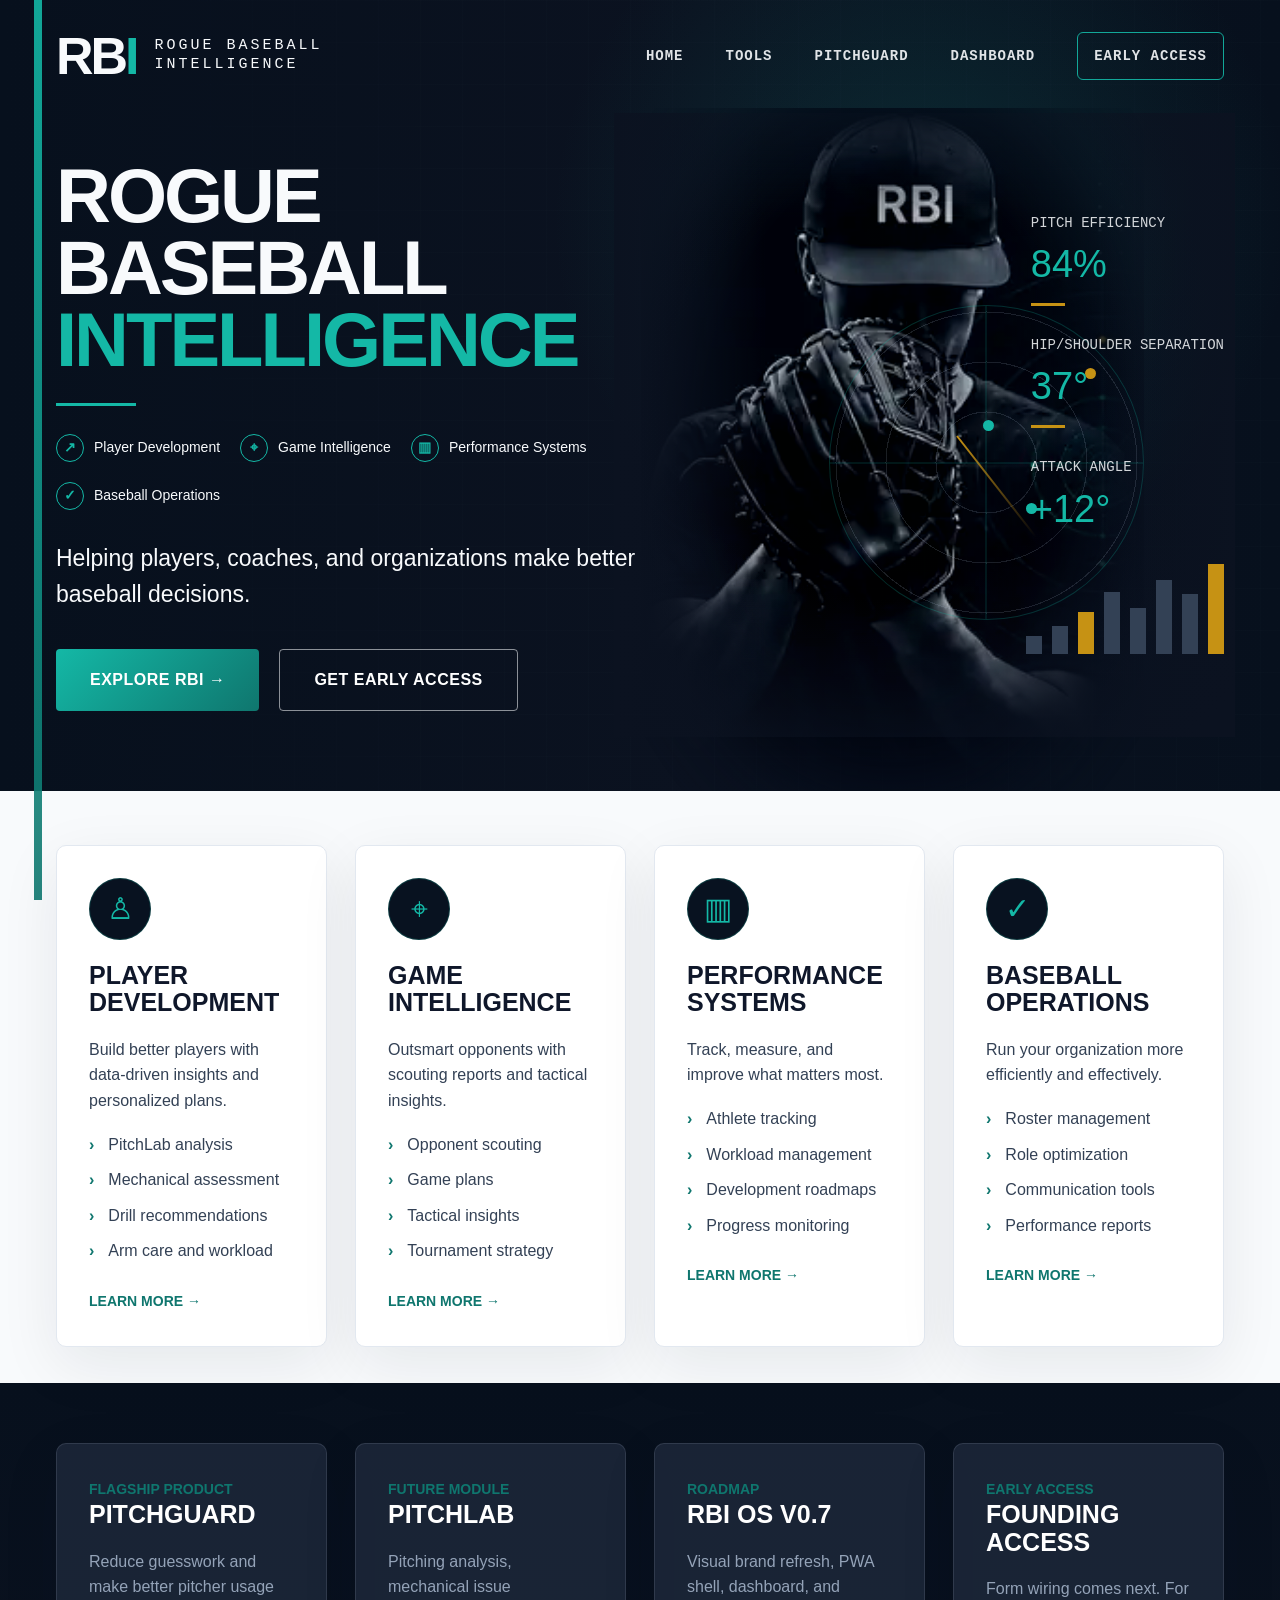
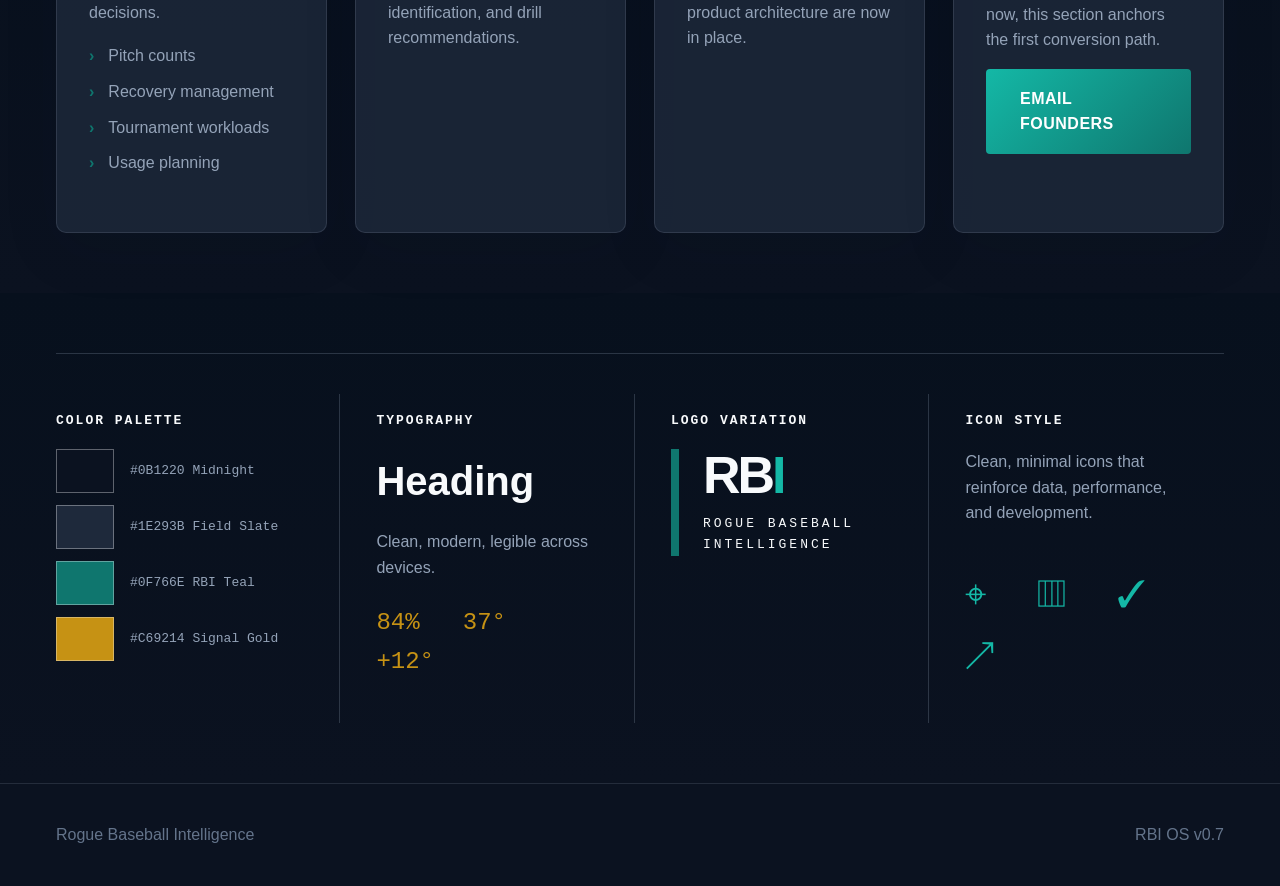
==== index.html @ a2c2079a "Refine hero image blend and data overlay" ====
<!DOCTYPE html>
<html lang="en">
<head>
<meta charset="UTF-8">
<meta name="viewport" content="width=device-width, initial-scale=1.0">
<title>Rogue Baseball IQ</title>
<meta name="theme-color" content="#0B1220">
<meta name="apple-mobile-web-app-capable" content="yes">
<meta name="apple-mobile-web-app-status-bar-style" content="black-translucent">
<meta name="apple-mobile-web-app-title" content="RBI">
<link rel="manifest" href="/manifest.json">
<link rel="icon" href="/icon.svg" type="image/svg+xml">
<link rel="apple-touch-icon" href="/icon.svg">
<style>
:root{--midnight:#0B1220;--slate:#1E293B;--teal:#0F766E;--bright:#14B8A6;--gold:#C69214;--cloud:#F8FAFC;--steel:#94A3B8;--muted:#64748B;}
*{box-sizing:border-box}html{scroll-behavior:smooth}body{margin:0;font-family:Arial,sans-serif;background:var(--midnight);color:var(--cloud);line-height:1.6;overflow-x:hidden}.page-rail{position:fixed;left:34px;top:0;bottom:0;width:8px;background:linear-gradient(180deg,var(--bright),var(--teal));z-index:20;opacity:.9}.hero{min-height:720px;position:relative;padding:30px 56px 80px;background:radial-gradient(circle at 72% 28%,rgba(15,118,110,.25),transparent 34%),linear-gradient(90deg,#07101d 0%,#0b1220 55%,#07101d 100%);overflow:hidden}.hero:after{content:"";position:absolute;inset:0;background-image:linear-gradient(rgba(148,163,184,.045) 1px,transparent 1px),linear-gradient(90deg,rgba(148,163,184,.045) 1px,transparent 1px);background-size:42px 42px;mask-image:linear-gradient(90deg,transparent 0%,black 35%,black 100%);opacity:.32;pointer-events:none}.nav{position:relative;z-index:5;max-width:1440px;margin:0 auto;display:flex;align-items:center;justify-content:space-between;gap:24px}.brand{display:flex;align-items:center;gap:18px;text-decoration:none;color:var(--cloud)}.mark{font-size:52px;font-weight:900;letter-spacing:-3px;line-height:1}.mark span{color:var(--bright)}.brand small{display:block;font-family:monospace;font-size:15px;letter-spacing:3px;line-height:1.25;color:var(--cloud)}.links{display:flex;gap:42px;align-items:center;flex-wrap:wrap}.links a{font-family:monospace;color:var(--cloud);text-decoration:none;text-transform:uppercase;font-weight:800;letter-spacing:1px;font-size:14px;opacity:.9}.links a:hover{color:var(--bright)}.nav-cta{border:1px solid var(--bright);border-radius:6px;padding:12px 16px!important;color:var(--cloud)!important}.hero-grid{position:relative;z-index:2;max-width:1440px;margin:78px auto 0;display:grid;grid-template-columns:1.05fr .95fr;gap:42px;align-items:center}.hero-copy{position:relative;z-index:4}.hero h1{font-size:76px;line-height:.95;margin:0 0 26px;text-transform:uppercase;letter-spacing:-3px}.hero h1 span{display:block;color:var(--bright)}.accent-line{width:80px;height:3px;background:var(--bright);margin:0 0 28px}.pill-row{display:flex;gap:20px;flex-wrap:wrap;margin-bottom:30px}.mini-pill{display:flex;align-items:center;gap:10px;color:var(--cloud);font-size:14px}.mini-icon{width:28px;height:28px;border:1px solid var(--bright);border-radius:50%;display:grid;place-items:center;color:var(--bright);font-weight:900}.hero p{font-size:23px;max-width:650px;color:var(--cloud);margin:0 0 36px}.actions{display:flex;gap:20px;flex-wrap:wrap}.button{display:inline-flex;align-items:center;gap:12px;padding:17px 34px;background:linear-gradient(135deg,var(--bright),var(--teal));color:white;text-decoration:none;font-weight:900;border-radius:4px;text-transform:uppercase;letter-spacing:.5px}.button.secondary{background:transparent;border:1px solid rgba(248,250,252,.55)}.visual{position:relative;min-height:520px;isolation:isolate}.player-scene{position:absolute;left:-9%;top:-13%;width:94%;height:132%;z-index:1;background:linear-gradient(90deg,#0b1220 0%,rgba(11,18,32,.68) 8%,rgba(11,18,32,0) 25%,rgba(11,18,32,0) 70%,#0b1220 100%),linear-gradient(180deg,#0b1220 0%,rgba(11,18,32,0) 16%,rgba(11,18,32,0) 72%,#0b1220 100%),url('/assets/player-hero.svg') center/cover no-repeat;background-blend-mode:normal,normal,screen;filter:contrast(1.08) saturate(.9) brightness(.92);opacity:.95;mask-image:radial-gradient(ellipse at 50% 47%,#000 0%,#000 52%,rgba(0,0,0,.72) 66%,rgba(0,0,0,.25) 78%,transparent 92%);-webkit-mask-image:radial-gradient(ellipse at 50% 47%,#000 0%,#000 52%,rgba(0,0,0,.72) 66%,rgba(0,0,0,.25) 78%,transparent 92%)}.visual:after{content:"";position:absolute;inset:-12% -2% -8% -14%;z-index:2;background:radial-gradient(ellipse at 43% 45%,transparent 0%,transparent 42%,rgba(11,18,32,.4) 67%,#0b1220 94%),linear-gradient(90deg,#0b1220 0%,transparent 24%,transparent 78%,#0b1220 100%);pointer-events:none}.radar{position:absolute;right:15%;top:25%;width:315px;height:315px;border-radius:50%;background:repeating-radial-gradient(circle,rgba(148,163,184,.20) 0 1px,transparent 1px 50px);border:1px solid rgba(20,184,166,.26);z-index:3;opacity:.92}.radar:before{content:"";position:absolute;left:50%;top:0;width:1px;height:100%;background:rgba(20,184,166,.28);transform:translateX(-50%)}.radar:after{content:"";position:absolute;top:50%;left:0;width:100%;height:1px;background:rgba(20,184,166,.28);transform:translateY(-50%)}.sweep{position:absolute;left:50%;top:50%;width:128px;height:2px;background:linear-gradient(90deg,var(--gold),rgba(198,146,20,0));transform-origin:0 50%;transform:rotate(52deg);z-index:4}.dot{position:absolute;width:11px;height:11px;background:var(--bright);border-radius:50%;z-index:5}.dot.one{left:55%;top:47%}.dot.two{left:63%;top:63%}.dot.three{left:74%;top:37%;background:var(--gold)}.metrics{position:absolute;right:0;top:7%;display:grid;gap:28px;z-index:5}.metric{min-width:170px}.metric label{display:block;color:var(--cloud);font-family:monospace;text-transform:uppercase;font-size:14px;opacity:.85}.metric strong{font-size:38px;color:var(--bright);font-weight:500}.metric i{display:block;width:34px;height:3px;background:var(--gold);margin-top:8px}.bars{position:absolute;right:0;bottom:8%;display:flex;gap:10px;align-items:end;height:95px;z-index:5}.bars span{width:16px;background:#334155}.bars span:nth-child(3),.bars span:nth-child(8){background:var(--gold)}.bars span:nth-child(1){height:18px}.bars span:nth-child(2){height:28px}.bars span:nth-child(3){height:42px}.bars span:nth-child(4){height:62px}.bars span:nth-child(5){height:46px}.bars span:nth-child(6){height:74px}.bars span:nth-child(7){height:60px}.bars span:nth-child(8){height:90px}.cards-wrap{background:#f8fafc;color:#0f172a;padding:54px 56px 36px}.cards{max-width:1440px;margin:0 auto;display:grid;grid-template-columns:repeat(4,1fr);gap:28px}.card{background:white;border:1px solid #e2e8f0;border-radius:10px;padding:32px;box-shadow:0 18px 60px rgba(15,23,42,.08)}.card.dark{background:rgba(30,41,59,.82);color:white;border-color:rgba(148,163,184,.18)}.icon{width:62px;height:62px;background:#081220;border:1px solid rgba(15,118,110,.4);border-radius:50%;display:grid;place-items:center;color:var(--bright);font-size:30px;margin-bottom:22px}.card h3{font-size:25px;line-height:1.1;margin:0 0 20px;text-transform:uppercase}.card p,.card li{color:#334155}.card.dark p,.card.dark li{color:var(--steel)}.card ul{list-style:none;padding:0;margin:18px 0 24px}.card li{margin:10px 0}.card li:before{content:'›';margin-right:14px;color:var(--teal);font-weight:900}.learn{color:var(--teal);font-weight:900;text-transform:uppercase;text-decoration:none;font-size:14px}.dark-zone{background:linear-gradient(180deg,#07101d,#0b1220);padding:60px 56px}.brand-system{max-width:1440px;margin:0 auto;display:grid;grid-template-columns:1.1fr 1fr 1fr 1fr;gap:36px;border-top:1px solid rgba(148,163,184,.25);padding-top:40px}.system-block{border-right:1px solid rgba(148,163,184,.25);padding-right:30px}.system-block:last-child{border-right:none}.system-block h4{font-family:monospace;text-transform:uppercase;letter-spacing:2px;color:var(--cloud)}.swatch{display:grid;grid-template-columns:58px 1fr;gap:16px;align-items:center;margin:12px 0;color:var(--steel);font-family:monospace}.color{width:58px;height:44px;border:1px solid rgba(248,250,252,.35)}.footer{max-width:1440px;margin:0 auto;padding:38px 56px;color:var(--muted);border-top:1px solid rgba(148,163,184,.18);display:flex;justify-content:space-between;gap:20px;flex-wrap:wrap;background:#0b1220}@media(max-width:980px){.page-rail{left:0;width:5px}.hero{padding:24px}.links{gap:18px}.hero-grid{grid-template-columns:1fr;margin-top:50px}.hero h1{font-size:54px}.visual{min-height:420px}.player-scene{left:-12%;width:105%;height:115%}.cards{grid-template-columns:1fr}.brand-system{grid-template-columns:1fr}.system-block{border-right:none;border-bottom:1px solid rgba(148,163,184,.2);padding-bottom:24px}.metrics{display:none}.cards-wrap,.dark-zone{padding:36px 24px}}
</style>
</head>
<body>
<div class="page-rail"></div>
<section class="hero" id="top">
<nav class="nav"><a class="brand" href="#top"><div class="mark">RB<span>I</span></div><small>ROGUE BASEBALL<br>INTELLIGENCE</small></a><div class="links"><a href="#top">Home</a><a href="#tools">Tools</a><a href="#pitchguard">PitchGuard</a><a href="/dashboard.html">Dashboard</a><a href="#early-access" class="nav-cta">Early Access</a></div></nav>
<div class="hero-grid"><div class="hero-copy"><h1>Rogue Baseball <span>Intelligence</span></h1><div class="accent-line"></div><div class="pill-row"><div class="mini-pill"><span class="mini-icon">↗</span>Player Development</div><div class="mini-pill"><span class="mini-icon">⌖</span>Game Intelligence</div><div class="mini-pill"><span class="mini-icon">▥</span>Performance Systems</div><div class="mini-pill"><span class="mini-icon">✓</span>Baseball Operations</div></div><p>Helping players, coaches, and organizations make better baseball decisions.</p><div class="actions"><a class="button" href="/dashboard.html">Explore RBI →</a><a class="button secondary" href="#early-access">Get Early Access</a></div></div><div class="visual" aria-hidden="true"><div class="player-scene"></div><div class="radar"></div><div class="sweep"></div><span class="dot one"></span><span class="dot two"></span><span class="dot three"></span><div class="metrics"><div class="metric"><label>Pitch Efficiency</label><strong>84%</strong><i></i></div><div class="metric"><label>Hip/Shoulder Separation</label><strong>37°</strong><i></i></div><div class="metric"><label>Attack Angle</label><strong>+12°</strong></div></div><div class="bars"><span></span><span></span><span></span><span></span><span></span><span></span><span></span><span></span></div></div></div>
</section>
<section class="cards-wrap" id="tools"><div class="cards"><div class="card"><div class="icon">♙</div><h3>Player Development</h3><p>Build better players with data-driven insights and personalized plans.</p><ul><li>PitchLab analysis</li><li>Mechanical assessment</li><li>Drill recommendations</li><li>Arm care and workload</li></ul><a class="learn" href="#early-access">Learn More →</a></div><div class="card"><div class="icon">⌖</div><h3>Game Intelligence</h3><p>Outsmart opponents with scouting reports and tactical insights.</p><ul><li>Opponent scouting</li><li>Game plans</li><li>Tactical insights</li><li>Tournament strategy</li></ul><a class="learn" href="#early-access">Learn More →</a></div><div class="card"><div class="icon">▥</div><h3>Performance Systems</h3><p>Track, measure, and improve what matters most.</p><ul><li>Athlete tracking</li><li>Workload management</li><li>Development roadmaps</li><li>Progress monitoring</li></ul><a class="learn" href="#early-access">Learn More →</a></div><div class="card"><div class="icon">✓</div><h3>Baseball Operations</h3><p>Run your organization more efficiently and effectively.</p><ul><li>Roster management</li><li>Role optimization</li><li>Communication tools</li><li>Performance reports</li></ul><a class="learn" href="#early-access">Learn More →</a></div></div></section>
<section class="dark-zone" id="pitchguard"><div class="cards"><div class="card dark"><span class="learn">Flagship Product</span><h3>PitchGuard</h3><p>Reduce guesswork and make better pitcher usage decisions.</p><ul><li>Pitch counts</li><li>Recovery management</li><li>Tournament workloads</li><li>Usage planning</li></ul></div><div class="card dark"><span class="learn">Future Module</span><h3>PitchLab</h3><p>Pitching analysis, mechanical issue identification, and drill recommendations.</p></div><div class="card dark"><span class="learn">Roadmap</span><h3>RBI OS v0.7</h3><p>Visual brand refresh, PWA shell, dashboard, and product architecture are now in place.</p></div><div class="card dark" id="early-access"><span class="learn">Early Access</span><h3>Founding Access</h3><p>Form wiring comes next. For now, this section anchors the first conversion path.</p><a class="button" href="mailto:founders@roguebaseballiq.com">Email Founders</a></div></div></section>
<section class="dark-zone"><div class="brand-system"><div class="system-block"><h4>Color Palette</h4><div class="swatch"><span class="color" style="background:#0B1220"></span><span>#0B1220 Midnight</span></div><div class="swatch"><span class="color" style="background:#1E293B"></span><span>#1E293B Field Slate</span></div><div class="swatch"><span class="color" style="background:#0F766E"></span><span>#0F766E RBI Teal</span></div><div class="swatch"><span class="color" style="background:#C69214"></span><span>#C69214 Signal Gold</span></div></div><div class="system-block"><h4>Typography</h4><h2 style="font-size:40px;margin:0">Heading</h2><p style="color:var(--steel)">Clean, modern, legible across devices.</p><p style="color:var(--gold);font-size:24px;font-family:monospace">84% &nbsp; 37° &nbsp; +12°</p></div><div class="system-block"><h4>Logo Variation</h4><div style="border-left:8px solid var(--teal);padding-left:24px"><div class="mark">RB<span>I</span></div><p style="font-family:monospace;letter-spacing:3px">ROGUE BASEBALL<br>INTELLIGENCE</p></div></div><div class="system-block"><h4>Icon Style</h4><p style="color:var(--steel)">Clean, minimal icons that reinforce data, performance, and development.</p><p style="font-size:38px;color:var(--bright);letter-spacing:20px">⌖ ▥ ✓ ↗</p></div></div></section>
<footer class="footer"><div>Rogue Baseball Intelligence</div><div>RBI OS v0.7</div></footer>
<script>if('serviceWorker'in navigator){window.addEventListener('load',()=>{navigator.serviceWorker.register('/sw.js')})}</script>
</body>
</html>
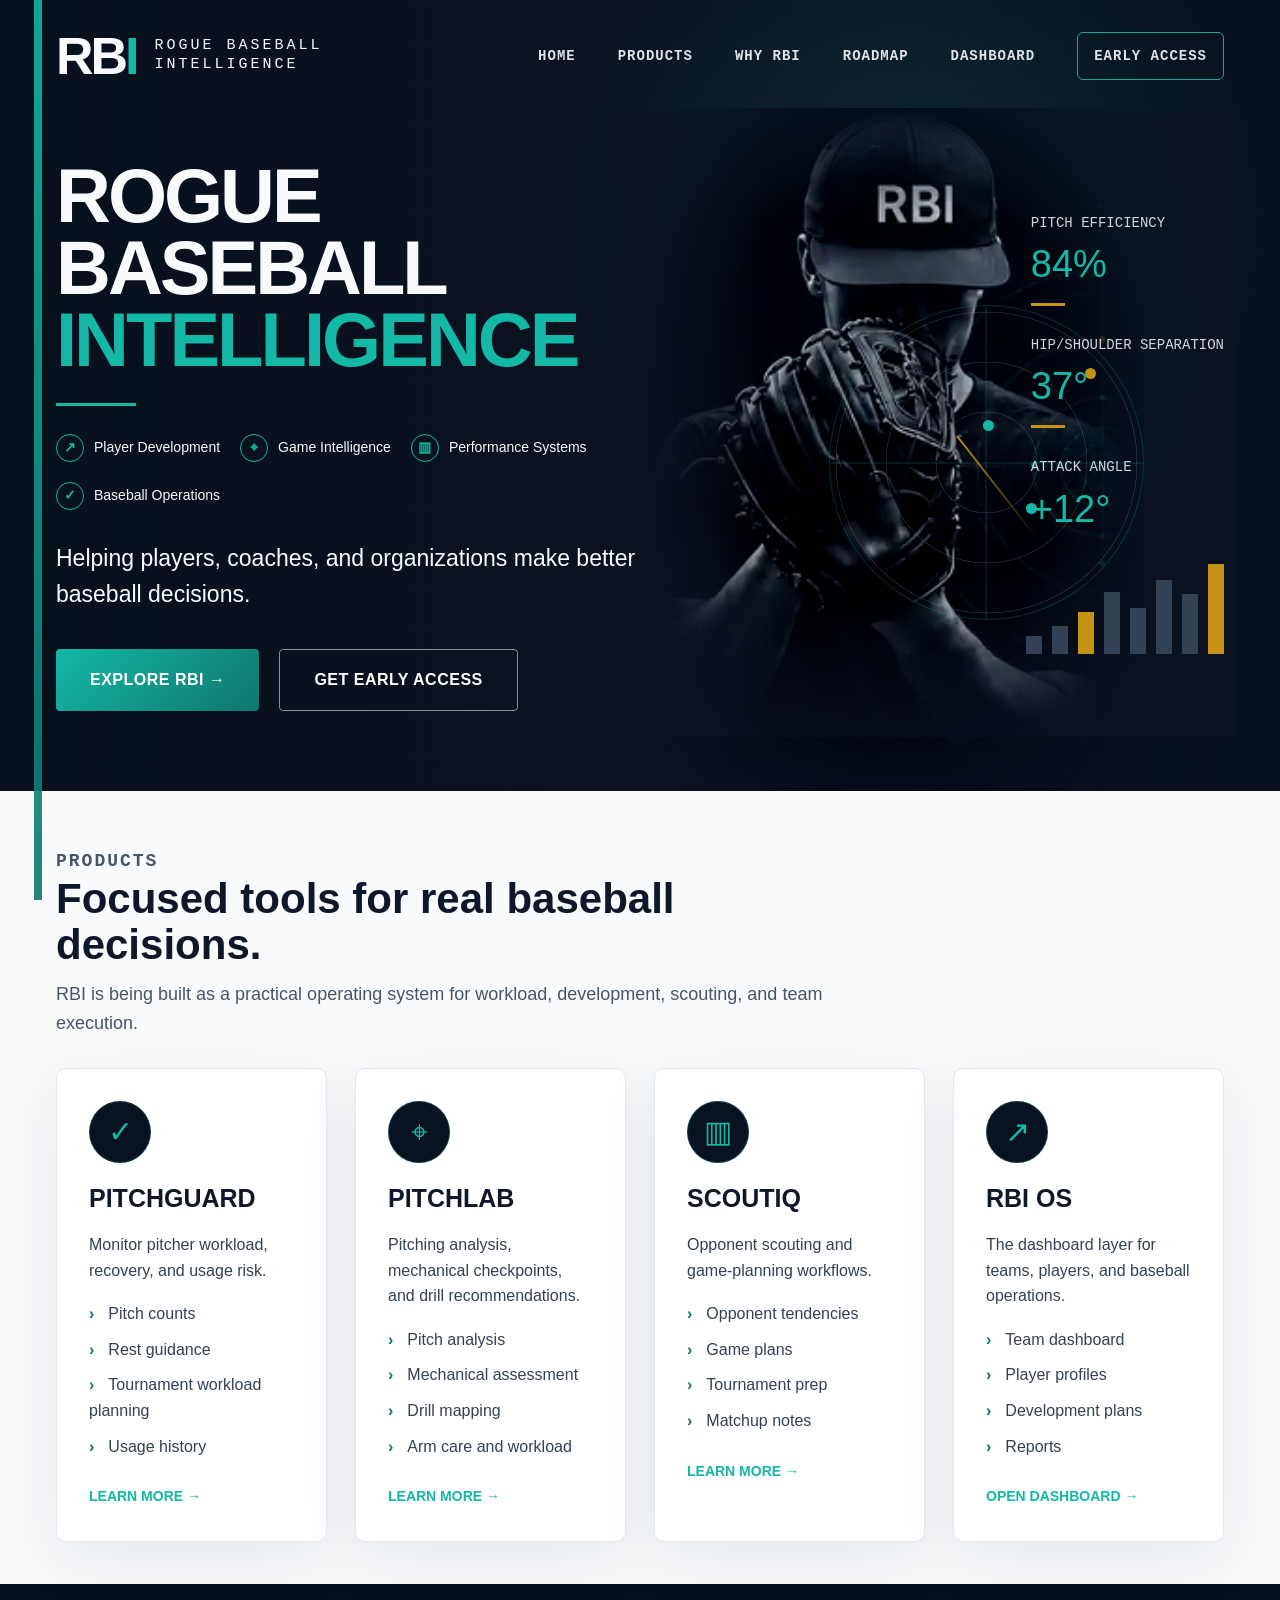
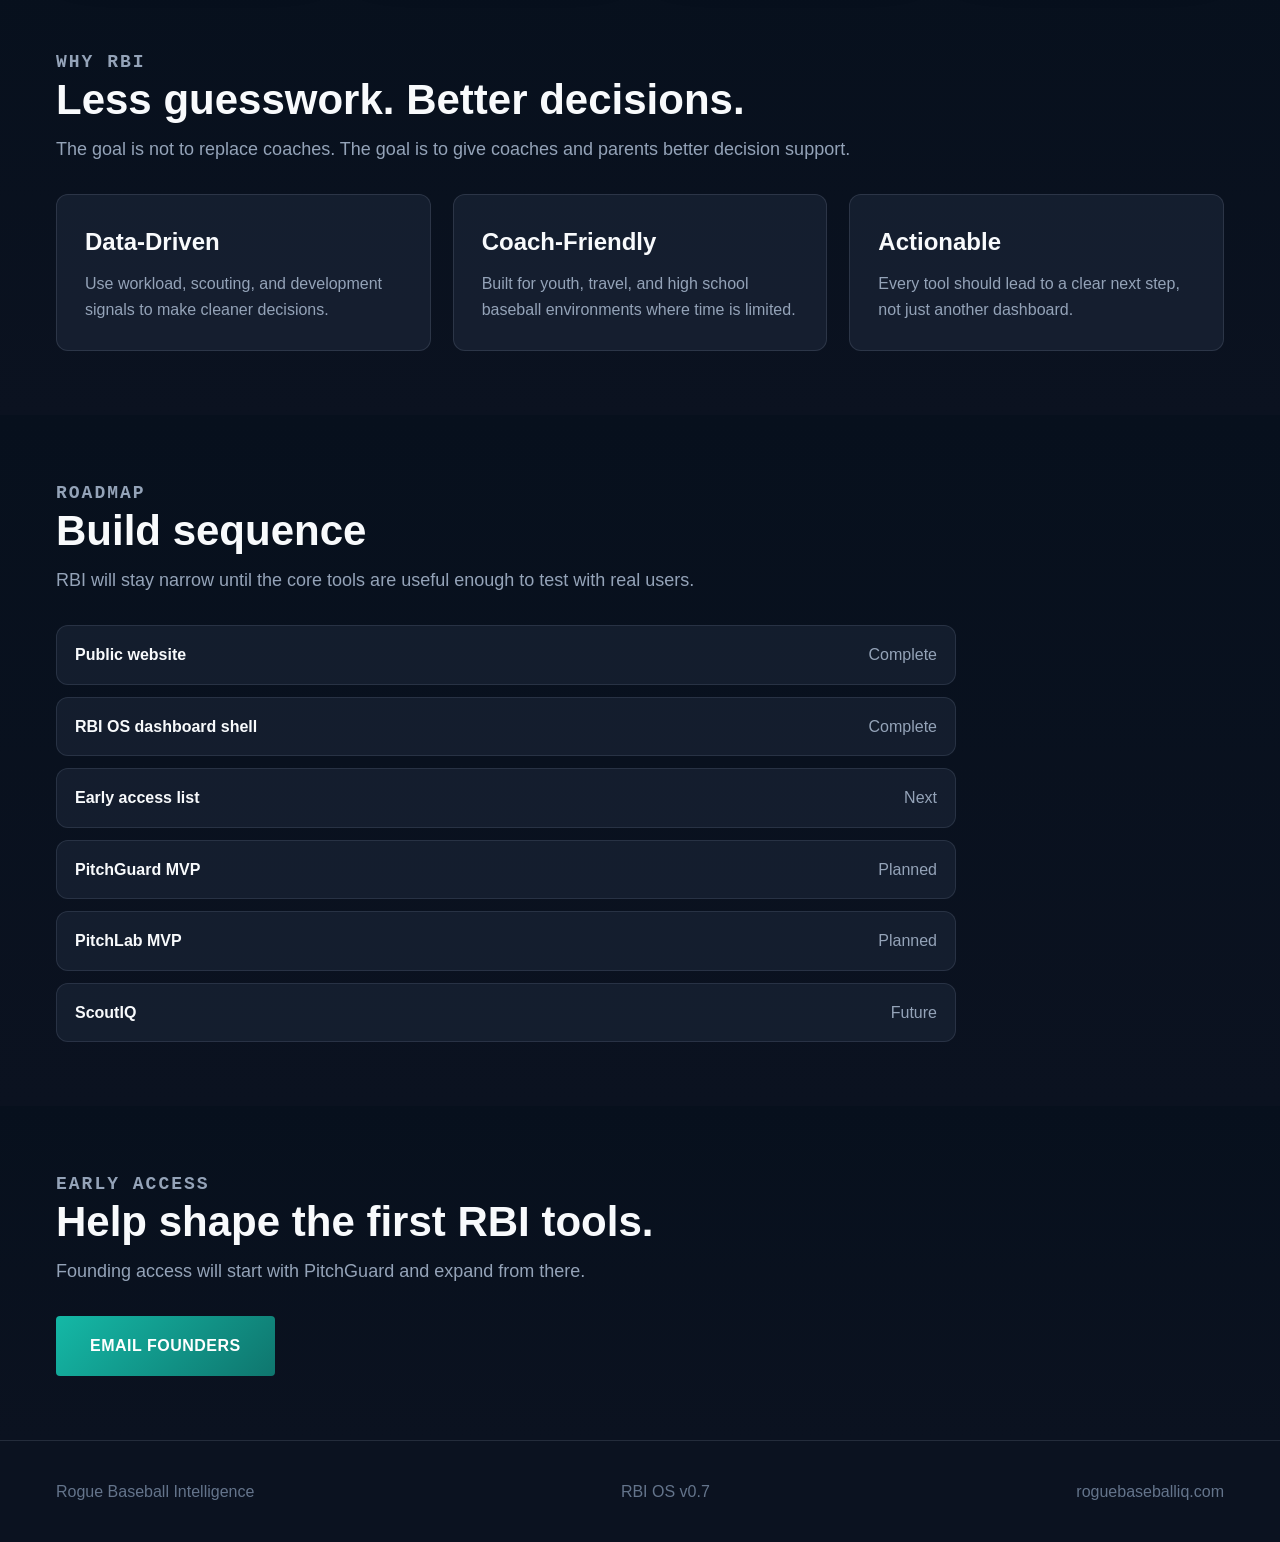
==== commit ae1f9cb0: "Refactor homepage and remove brand-system section" ====
--- a/index.html
+++ b/index.html
@@ -1,31 +1,187 @@
 <!DOCTYPE html>
 <html lang="en">
 <head>
-<meta charset="UTF-8">
-<meta name="viewport" content="width=device-width, initial-scale=1.0">
-<title>Rogue Baseball IQ</title>
-<meta name="theme-color" content="#0B1220">
-<meta name="apple-mobile-web-app-capable" content="yes">
-<meta name="apple-mobile-web-app-status-bar-style" content="black-translucent">
-<meta name="apple-mobile-web-app-title" content="RBI">
-<link rel="manifest" href="/manifest.json">
-<link rel="icon" href="/icon.svg" type="image/svg+xml">
-<link rel="apple-touch-icon" href="/icon.svg">
-<style>
-:root{--midnight:#0B1220;--slate:#1E293B;--teal:#0F766E;--bright:#14B8A6;--gold:#C69214;--cloud:#F8FAFC;--steel:#94A3B8;--muted:#64748B;}
-*{box-sizing:border-box}html{scroll-behavior:smooth}body{margin:0;font-family:Arial,sans-serif;background:var(--midnight);color:var(--cloud);line-height:1.6;overflow-x:hidden}.page-rail{position:fixed;left:34px;top:0;bottom:0;width:8px;background:linear-gradient(180deg,var(--bright),var(--teal));z-index:20;opacity:.9}.hero{min-height:720px;position:relative;padding:30px 56px 80px;background:radial-gradient(circle at 72% 28%,rgba(15,118,110,.25),transparent 34%),linear-gradient(90deg,#07101d 0%,#0b1220 55%,#07101d 100%);overflow:hidden}.hero:after{content:"";position:absolute;inset:0;background-image:linear-gradient(rgba(148,163,184,.045) 1px,transparent 1px),linear-gradient(90deg,rgba(148,163,184,.045) 1px,transparent 1px);background-size:42px 42px;mask-image:linear-gradient(90deg,transparent 0%,black 35%,black 100%);opacity:.32;pointer-events:none}.nav{position:relative;z-index:5;max-width:1440px;margin:0 auto;display:flex;align-items:center;justify-content:space-between;gap:24px}.brand{display:flex;align-items:center;gap:18px;text-decoration:none;color:var(--cloud)}.mark{font-size:52px;font-weight:900;letter-spacing:-3px;line-height:1}.mark span{color:var(--bright)}.brand small{display:block;font-family:monospace;font-size:15px;letter-spacing:3px;line-height:1.25;color:var(--cloud)}.links{display:flex;gap:42px;align-items:center;flex-wrap:wrap}.links a{font-family:monospace;color:var(--cloud);text-decoration:none;text-transform:uppercase;font-weight:800;letter-spacing:1px;font-size:14px;opacity:.9}.links a:hover{color:var(--bright)}.nav-cta{border:1px solid var(--bright);border-radius:6px;padding:12px 16px!important;color:var(--cloud)!important}.hero-grid{position:relative;z-index:2;max-width:1440px;margin:78px auto 0;display:grid;grid-template-columns:1.05fr .95fr;gap:42px;align-items:center}.hero-copy{position:relative;z-index:4}.hero h1{font-size:76px;line-height:.95;margin:0 0 26px;text-transform:uppercase;letter-spacing:-3px}.hero h1 span{display:block;color:var(--bright)}.accent-line{width:80px;height:3px;background:var(--bright);margin:0 0 28px}.pill-row{display:flex;gap:20px;flex-wrap:wrap;margin-bottom:30px}.mini-pill{display:flex;align-items:center;gap:10px;color:var(--cloud);font-size:14px}.mini-icon{width:28px;height:28px;border:1px solid var(--bright);border-radius:50%;display:grid;place-items:center;color:var(--bright);font-weight:900}.hero p{font-size:23px;max-width:650px;color:var(--cloud);margin:0 0 36px}.actions{display:flex;gap:20px;flex-wrap:wrap}.button{display:inline-flex;align-items:center;gap:12px;padding:17px 34px;background:linear-gradient(135deg,var(--bright),var(--teal));color:white;text-decoration:none;font-weight:900;border-radius:4px;text-transform:uppercase;letter-spacing:.5px}.button.secondary{background:transparent;border:1px solid rgba(248,250,252,.55)}.visual{position:relative;min-height:520px;isolation:isolate}.player-scene{position:absolute;left:-9%;top:-13%;width:94%;height:132%;z-index:1;background:linear-gradient(90deg,#0b1220 0%,rgba(11,18,32,.68) 8%,rgba(11,18,32,0) 25%,rgba(11,18,32,0) 70%,#0b1220 100%),linear-gradient(180deg,#0b1220 0%,rgba(11,18,32,0) 16%,rgba(11,18,32,0) 72%,#0b1220 100%),url('/assets/player-hero.svg') center/cover no-repeat;background-blend-mode:normal,normal,screen;filter:contrast(1.08) saturate(.9) brightness(.92);opacity:.95;mask-image:radial-gradient(ellipse at 50% 47%,#000 0%,#000 52%,rgba(0,0,0,.72) 66%,rgba(0,0,0,.25) 78%,transparent 92%);-webkit-mask-image:radial-gradient(ellipse at 50% 47%,#000 0%,#000 52%,rgba(0,0,0,.72) 66%,rgba(0,0,0,.25) 78%,transparent 92%)}.visual:after{content:"";position:absolute;inset:-12% -2% -8% -14%;z-index:2;background:radial-gradient(ellipse at 43% 45%,transparent 0%,transparent 42%,rgba(11,18,32,.4) 67%,#0b1220 94%),linear-gradient(90deg,#0b1220 0%,transparent 24%,transparent 78%,#0b1220 100%);pointer-events:none}.radar{position:absolute;right:15%;top:25%;width:315px;height:315px;border-radius:50%;background:repeating-radial-gradient(circle,rgba(148,163,184,.20) 0 1px,transparent 1px 50px);border:1px solid rgba(20,184,166,.26);z-index:3;opacity:.92}.radar:before{content:"";position:absolute;left:50%;top:0;width:1px;height:100%;background:rgba(20,184,166,.28);transform:translateX(-50%)}.radar:after{content:"";position:absolute;top:50%;left:0;width:100%;height:1px;background:rgba(20,184,166,.28);transform:translateY(-50%)}.sweep{position:absolute;left:50%;top:50%;width:128px;height:2px;background:linear-gradient(90deg,var(--gold),rgba(198,146,20,0));transform-origin:0 50%;transform:rotate(52deg);z-index:4}.dot{position:absolute;width:11px;height:11px;background:var(--bright);border-radius:50%;z-index:5}.dot.one{left:55%;top:47%}.dot.two{left:63%;top:63%}.dot.three{left:74%;top:37%;background:var(--gold)}.metrics{position:absolute;right:0;top:7%;display:grid;gap:28px;z-index:5}.metric{min-width:170px}.metric label{display:block;color:var(--cloud);font-family:monospace;text-transform:uppercase;font-size:14px;opacity:.85}.metric strong{font-size:38px;color:var(--bright);font-weight:500}.metric i{display:block;width:34px;height:3px;background:var(--gold);margin-top:8px}.bars{position:absolute;right:0;bottom:8%;display:flex;gap:10px;align-items:end;height:95px;z-index:5}.bars span{width:16px;background:#334155}.bars span:nth-child(3),.bars span:nth-child(8){background:var(--gold)}.bars span:nth-child(1){height:18px}.bars span:nth-child(2){height:28px}.bars span:nth-child(3){height:42px}.bars span:nth-child(4){height:62px}.bars span:nth-child(5){height:46px}.bars span:nth-child(6){height:74px}.bars span:nth-child(7){height:60px}.bars span:nth-child(8){height:90px}.cards-wrap{background:#f8fafc;color:#0f172a;padding:54px 56px 36px}.cards{max-width:1440px;margin:0 auto;display:grid;grid-template-columns:repeat(4,1fr);gap:28px}.card{background:white;border:1px solid #e2e8f0;border-radius:10px;padding:32px;box-shadow:0 18px 60px rgba(15,23,42,.08)}.card.dark{background:rgba(30,41,59,.82);color:white;border-color:rgba(148,163,184,.18)}.icon{width:62px;height:62px;background:#081220;border:1px solid rgba(15,118,110,.4);border-radius:50%;display:grid;place-items:center;color:var(--bright);font-size:30px;margin-bottom:22px}.card h3{font-size:25px;line-height:1.1;margin:0 0 20px;text-transform:uppercase}.card p,.card li{color:#334155}.card.dark p,.card.dark li{color:var(--steel)}.card ul{list-style:none;padding:0;margin:18px 0 24px}.card li{margin:10px 0}.card li:before{content:'›';margin-right:14px;color:var(--teal);font-weight:900}.learn{color:var(--teal);font-weight:900;text-transform:uppercase;text-decoration:none;font-size:14px}.dark-zone{background:linear-gradient(180deg,#07101d,#0b1220);padding:60px 56px}.brand-system{max-width:1440px;margin:0 auto;display:grid;grid-template-columns:1.1fr 1fr 1fr 1fr;gap:36px;border-top:1px solid rgba(148,163,184,.25);padding-top:40px}.system-block{border-right:1px solid rgba(148,163,184,.25);padding-right:30px}.system-block:last-child{border-right:none}.system-block h4{font-family:monospace;text-transform:uppercase;letter-spacing:2px;color:var(--cloud)}.swatch{display:grid;grid-template-columns:58px 1fr;gap:16px;align-items:center;margin:12px 0;color:var(--steel);font-family:monospace}.color{width:58px;height:44px;border:1px solid rgba(248,250,252,.35)}.footer{max-width:1440px;margin:0 auto;padding:38px 56px;color:var(--muted);border-top:1px solid rgba(148,163,184,.18);display:flex;justify-content:space-between;gap:20px;flex-wrap:wrap;background:#0b1220}@media(max-width:980px){.page-rail{left:0;width:5px}.hero{padding:24px}.links{gap:18px}.hero-grid{grid-template-columns:1fr;margin-top:50px}.hero h1{font-size:54px}.visual{min-height:420px}.player-scene{left:-12%;width:105%;height:115%}.cards{grid-template-columns:1fr}.brand-system{grid-template-columns:1fr}.system-block{border-right:none;border-bottom:1px solid rgba(148,163,184,.2);padding-bottom:24px}.metrics{display:none}.cards-wrap,.dark-zone{padding:36px 24px}}
-</style>
+  <meta charset="UTF-8">
+  <meta name="viewport" content="width=device-width, initial-scale=1.0">
+  <title>Rogue Baseball IQ</title>
+  <meta name="theme-color" content="#0B1220">
+  <meta name="apple-mobile-web-app-capable" content="yes">
+  <meta name="apple-mobile-web-app-status-bar-style" content="black-translucent">
+  <meta name="apple-mobile-web-app-title" content="RBI">
+  <link rel="manifest" href="/manifest.json">
+  <link rel="icon" href="/icon.svg" type="image/svg+xml">
+  <link rel="apple-touch-icon" href="/icon.svg">
+  <link rel="stylesheet" href="/css/home.css">
 </head>
 <body>
-<div class="page-rail"></div>
-<section class="hero" id="top">
-<nav class="nav"><a class="brand" href="#top"><div class="mark">RB<span>I</span></div><small>ROGUE BASEBALL<br>INTELLIGENCE</small></a><div class="links"><a href="#top">Home</a><a href="#tools">Tools</a><a href="#pitchguard">PitchGuard</a><a href="/dashboard.html">Dashboard</a><a href="#early-access" class="nav-cta">Early Access</a></div></nav>
-<div class="hero-grid"><div class="hero-copy"><h1>Rogue Baseball <span>Intelligence</span></h1><div class="accent-line"></div><div class="pill-row"><div class="mini-pill"><span class="mini-icon">↗</span>Player Development</div><div class="mini-pill"><span class="mini-icon">⌖</span>Game Intelligence</div><div class="mini-pill"><span class="mini-icon">▥</span>Performance Systems</div><div class="mini-pill"><span class="mini-icon">✓</span>Baseball Operations</div></div><p>Helping players, coaches, and organizations make better baseball decisions.</p><div class="actions"><a class="button" href="/dashboard.html">Explore RBI →</a><a class="button secondary" href="#early-access">Get Early Access</a></div></div><div class="visual" aria-hidden="true"><div class="player-scene"></div><div class="radar"></div><div class="sweep"></div><span class="dot one"></span><span class="dot two"></span><span class="dot three"></span><div class="metrics"><div class="metric"><label>Pitch Efficiency</label><strong>84%</strong><i></i></div><div class="metric"><label>Hip/Shoulder Separation</label><strong>37°</strong><i></i></div><div class="metric"><label>Attack Angle</label><strong>+12°</strong></div></div><div class="bars"><span></span><span></span><span></span><span></span><span></span><span></span><span></span><span></span></div></div></div>
-</section>
-<section class="cards-wrap" id="tools"><div class="cards"><div class="card"><div class="icon">♙</div><h3>Player Development</h3><p>Build better players with data-driven insights and personalized plans.</p><ul><li>PitchLab analysis</li><li>Mechanical assessment</li><li>Drill recommendations</li><li>Arm care and workload</li></ul><a class="learn" href="#early-access">Learn More →</a></div><div class="card"><div class="icon">⌖</div><h3>Game Intelligence</h3><p>Outsmart opponents with scouting reports and tactical insights.</p><ul><li>Opponent scouting</li><li>Game plans</li><li>Tactical insights</li><li>Tournament strategy</li></ul><a class="learn" href="#early-access">Learn More →</a></div><div class="card"><div class="icon">▥</div><h3>Performance Systems</h3><p>Track, measure, and improve what matters most.</p><ul><li>Athlete tracking</li><li>Workload management</li><li>Development roadmaps</li><li>Progress monitoring</li></ul><a class="learn" href="#early-access">Learn More →</a></div><div class="card"><div class="icon">✓</div><h3>Baseball Operations</h3><p>Run your organization more efficiently and effectively.</p><ul><li>Roster management</li><li>Role optimization</li><li>Communication tools</li><li>Performance reports</li></ul><a class="learn" href="#early-access">Learn More →</a></div></div></section>
-<section class="dark-zone" id="pitchguard"><div class="cards"><div class="card dark"><span class="learn">Flagship Product</span><h3>PitchGuard</h3><p>Reduce guesswork and make better pitcher usage decisions.</p><ul><li>Pitch counts</li><li>Recovery management</li><li>Tournament workloads</li><li>Usage planning</li></ul></div><div class="card dark"><span class="learn">Future Module</span><h3>PitchLab</h3><p>Pitching analysis, mechanical issue identification, and drill recommendations.</p></div><div class="card dark"><span class="learn">Roadmap</span><h3>RBI OS v0.7</h3><p>Visual brand refresh, PWA shell, dashboard, and product architecture are now in place.</p></div><div class="card dark" id="early-access"><span class="learn">Early Access</span><h3>Founding Access</h3><p>Form wiring comes next. For now, this section anchors the first conversion path.</p><a class="button" href="mailto:founders@roguebaseballiq.com">Email Founders</a></div></div></section>
-<section class="dark-zone"><div class="brand-system"><div class="system-block"><h4>Color Palette</h4><div class="swatch"><span class="color" style="background:#0B1220"></span><span>#0B1220 Midnight</span></div><div class="swatch"><span class="color" style="background:#1E293B"></span><span>#1E293B Field Slate</span></div><div class="swatch"><span class="color" style="background:#0F766E"></span><span>#0F766E RBI Teal</span></div><div class="swatch"><span class="color" style="background:#C69214"></span><span>#C69214 Signal Gold</span></div></div><div class="system-block"><h4>Typography</h4><h2 style="font-size:40px;margin:0">Heading</h2><p style="color:var(--steel)">Clean, modern, legible across devices.</p><p style="color:var(--gold);font-size:24px;font-family:monospace">84% &nbsp; 37° &nbsp; +12°</p></div><div class="system-block"><h4>Logo Variation</h4><div style="border-left:8px solid var(--teal);padding-left:24px"><div class="mark">RB<span>I</span></div><p style="font-family:monospace;letter-spacing:3px">ROGUE BASEBALL<br>INTELLIGENCE</p></div></div><div class="system-block"><h4>Icon Style</h4><p style="color:var(--steel)">Clean, minimal icons that reinforce data, performance, and development.</p><p style="font-size:38px;color:var(--bright);letter-spacing:20px">⌖ ▥ ✓ ↗</p></div></div></section>
-<footer class="footer"><div>Rogue Baseball Intelligence</div><div>RBI OS v0.7</div></footer>
-<script>if('serviceWorker'in navigator){window.addEventListener('load',()=>{navigator.serviceWorker.register('/sw.js')})}</script>
+  <div class="page-rail"></div>
+
+  <section class="hero" id="top">
+    <nav class="nav">
+      <a class="brand" href="#top">
+        <div class="mark">RB<span>I</span></div>
+        <small>ROGUE BASEBALL<br>INTELLIGENCE</small>
+      </a>
+      <div class="links">
+        <a href="#top">Home</a>
+        <a href="#products">Products</a>
+        <a href="#why">Why RBI</a>
+        <a href="#roadmap">Roadmap</a>
+        <a href="/dashboard.html">Dashboard</a>
+        <a href="#early-access" class="nav-cta">Early Access</a>
+      </div>
+    </nav>
+
+    <div class="hero-grid">
+      <div class="hero-copy">
+        <h1>Rogue Baseball <span>Intelligence</span></h1>
+        <div class="accent-line"></div>
+        <div class="pill-row">
+          <div class="mini-pill"><span class="mini-icon">↗</span>Player Development</div>
+          <div class="mini-pill"><span class="mini-icon">⌖</span>Game Intelligence</div>
+          <div class="mini-pill"><span class="mini-icon">▥</span>Performance Systems</div>
+          <div class="mini-pill"><span class="mini-icon">✓</span>Baseball Operations</div>
+        </div>
+        <p>Helping players, coaches, and organizations make better baseball decisions.</p>
+        <div class="actions">
+          <a class="button" href="/dashboard.html">Explore RBI →</a>
+          <a class="button secondary" href="#early-access">Get Early Access</a>
+        </div>
+      </div>
+
+      <div class="visual" aria-hidden="true">
+        <div class="player-scene"></div>
+        <div class="radar"></div>
+        <div class="sweep"></div>
+        <span class="dot one"></span>
+        <span class="dot two"></span>
+        <span class="dot three"></span>
+        <div class="metrics">
+          <div class="metric"><label>Pitch Efficiency</label><strong>84%</strong><i></i></div>
+          <div class="metric"><label>Hip/Shoulder Separation</label><strong>37°</strong><i></i></div>
+          <div class="metric"><label>Attack Angle</label><strong>+12°</strong></div>
+        </div>
+        <div class="bars"><span></span><span></span><span></span><span></span><span></span><span></span><span></span><span></span></div>
+      </div>
+    </div>
+  </section>
+
+  <section class="section-light" id="products">
+    <div class="section-inner">
+      <div class="section-head">
+        <p class="kicker">Products</p>
+        <h2>Focused tools for real baseball decisions.</h2>
+        <p>RBI is being built as a practical operating system for workload, development, scouting, and team execution.</p>
+      </div>
+      <div class="cards">
+        <div class="card">
+          <div class="icon">✓</div>
+          <h3>PitchGuard</h3>
+          <p>Monitor pitcher workload, recovery, and usage risk.</p>
+          <ul>
+            <li>Pitch counts</li>
+            <li>Rest guidance</li>
+            <li>Tournament workload planning</li>
+            <li>Usage history</li>
+          </ul>
+          <a class="learn" href="#early-access">Learn More →</a>
+        </div>
+        <div class="card">
+          <div class="icon">⌖</div>
+          <h3>PitchLab</h3>
+          <p>Pitching analysis, mechanical checkpoints, and drill recommendations.</p>
+          <ul>
+            <li>Pitch analysis</li>
+            <li>Mechanical assessment</li>
+            <li>Drill mapping</li>
+            <li>Arm care and workload</li>
+          </ul>
+          <a class="learn" href="#early-access">Learn More →</a>
+        </div>
+        <div class="card">
+          <div class="icon">▥</div>
+          <h3>ScoutIQ</h3>
+          <p>Opponent scouting and game-planning workflows.</p>
+          <ul>
+            <li>Opponent tendencies</li>
+            <li>Game plans</li>
+            <li>Tournament prep</li>
+            <li>Matchup notes</li>
+          </ul>
+          <a class="learn" href="#early-access">Learn More →</a>
+        </div>
+        <div class="card">
+          <div class="icon">↗</div>
+          <h3>RBI OS</h3>
+          <p>The dashboard layer for teams, players, and baseball operations.</p>
+          <ul>
+            <li>Team dashboard</li>
+            <li>Player profiles</li>
+            <li>Development plans</li>
+            <li>Reports</li>
+          </ul>
+          <a class="learn" href="/dashboard.html">Open Dashboard →</a>
+        </div>
+      </div>
+    </div>
+  </section>
+
+  <section class="section-dark" id="why">
+    <div class="section-inner">
+      <div class="section-head">
+        <p class="kicker">Why RBI</p>
+        <h2>Less guesswork. Better decisions.</h2>
+        <p>The goal is not to replace coaches. The goal is to give coaches and parents better decision support.</p>
+      </div>
+      <div class="why-grid">
+        <div class="why-card"><h3>Data-Driven</h3><p>Use workload, scouting, and development signals to make cleaner decisions.</p></div>
+        <div class="why-card"><h3>Coach-Friendly</h3><p>Built for youth, travel, and high school baseball environments where time is limited.</p></div>
+        <div class="why-card"><h3>Actionable</h3><p>Every tool should lead to a clear next step, not just another dashboard.</p></div>
+      </div>
+    </div>
+  </section>
+
+  <section class="section-dark" id="roadmap">
+    <div class="section-inner">
+      <div class="section-head">
+        <p class="kicker">Roadmap</p>
+        <h2>Build sequence</h2>
+        <p>RBI will stay narrow until the core tools are useful enough to test with real users.</p>
+      </div>
+      <div class="roadmap">
+        <div class="roadmap-item"><strong>Public website</strong><span>Complete</span></div>
+        <div class="roadmap-item"><strong>RBI OS dashboard shell</strong><span>Complete</span></div>
+        <div class="roadmap-item"><strong>Early access list</strong><span>Next</span></div>
+        <div class="roadmap-item"><strong>PitchGuard MVP</strong><span>Planned</span></div>
+        <div class="roadmap-item"><strong>PitchLab MVP</strong><span>Planned</span></div>
+        <div class="roadmap-item"><strong>ScoutIQ</strong><span>Future</span></div>
+      </div>
+    </div>
+  </section>
+
+  <section class="section-dark" id="early-access">
+    <div class="section-inner">
+      <div class="section-head">
+        <p class="kicker">Early Access</p>
+        <h2>Help shape the first RBI tools.</h2>
+        <p>Founding access will start with PitchGuard and expand from there.</p>
+      </div>
+      <a class="button" href="mailto:founders@roguebaseballiq.com">Email Founders</a>
+    </div>
+  </section>
+
+  <footer class="footer">
+    <div>Rogue Baseball Intelligence</div>
+    <div>RBI OS v0.7</div>
+    <div>roguebaseballiq.com</div>
+  </footer>
+
+  <script>
+    if ('serviceWorker' in navigator) {
+      window.addEventListener('load', () => {
+        navigator.serviceWorker.register('/sw.js');
+      });
+    }
+  </script>
 </body>
-</html>+</html>
--- a/css/home.css
+++ b/css/home.css
@@ -0,0 +1,259 @@
+:root {
+  --midnight: #0B1220;
+  --slate: #1E293B;
+  --teal: #0F766E;
+  --bright: #14B8A6;
+  --gold: #C69214;
+  --cloud: #F8FAFC;
+  --steel: #94A3B8;
+  --muted: #64748B;
+}
+
+* { box-sizing: border-box; }
+html { scroll-behavior: smooth; }
+body {
+  margin: 0;
+  font-family: Arial, sans-serif;
+  background: var(--midnight);
+  color: var(--cloud);
+  line-height: 1.6;
+  overflow-x: hidden;
+}
+
+.page-rail {
+  position: fixed;
+  left: 34px;
+  top: 0;
+  bottom: 0;
+  width: 8px;
+  background: linear-gradient(180deg, var(--bright), var(--teal));
+  z-index: 20;
+  opacity: .9;
+}
+
+.hero {
+  min-height: 720px;
+  position: relative;
+  padding: 30px 56px 80px;
+  background: radial-gradient(circle at 72% 28%, rgba(15,118,110,.25), transparent 34%), linear-gradient(90deg, #07101d 0%, #0b1220 55%, #07101d 100%);
+  overflow: hidden;
+}
+
+.hero:after {
+  content: "";
+  position: absolute;
+  inset: 0;
+  background-image: linear-gradient(rgba(148,163,184,.045) 1px, transparent 1px), linear-gradient(90deg, rgba(148,163,184,.045) 1px, transparent 1px);
+  background-size: 42px 42px;
+  mask-image: linear-gradient(90deg, transparent 0%, black 35%, black 100%);
+  opacity: .32;
+  pointer-events: none;
+}
+
+.nav {
+  position: relative;
+  z-index: 5;
+  max-width: 1440px;
+  margin: 0 auto;
+  display: flex;
+  align-items: center;
+  justify-content: space-between;
+  gap: 24px;
+}
+
+.brand {
+  display: flex;
+  align-items: center;
+  gap: 18px;
+  text-decoration: none;
+  color: var(--cloud);
+}
+
+.mark {
+  font-size: 52px;
+  font-weight: 900;
+  letter-spacing: -3px;
+  line-height: 1;
+}
+.mark span { color: var(--bright); }
+.brand small {
+  display: block;
+  font-family: monospace;
+  font-size: 15px;
+  letter-spacing: 3px;
+  line-height: 1.25;
+  color: var(--cloud);
+}
+
+.links { display: flex; gap: 42px; align-items: center; flex-wrap: wrap; }
+.links a {
+  font-family: monospace;
+  color: var(--cloud);
+  text-decoration: none;
+  text-transform: uppercase;
+  font-weight: 800;
+  letter-spacing: 1px;
+  font-size: 14px;
+  opacity: .9;
+}
+.links a:hover { color: var(--bright); }
+.nav-cta {
+  border: 1px solid var(--bright);
+  border-radius: 6px;
+  padding: 12px 16px !important;
+  color: var(--cloud) !important;
+}
+
+.hero-grid {
+  position: relative;
+  z-index: 2;
+  max-width: 1440px;
+  margin: 78px auto 0;
+  display: grid;
+  grid-template-columns: 1.05fr .95fr;
+  gap: 42px;
+  align-items: center;
+}
+
+.hero-copy { position: relative; z-index: 4; }
+.hero h1 {
+  font-size: 76px;
+  line-height: .95;
+  margin: 0 0 26px;
+  text-transform: uppercase;
+  letter-spacing: -3px;
+}
+.hero h1 span { display: block; color: var(--bright); }
+.accent-line { width: 80px; height: 3px; background: var(--bright); margin: 0 0 28px; }
+.pill-row { display: flex; gap: 20px; flex-wrap: wrap; margin-bottom: 30px; }
+.mini-pill { display: flex; align-items: center; gap: 10px; color: var(--cloud); font-size: 14px; }
+.mini-icon {
+  width: 28px;
+  height: 28px;
+  border: 1px solid var(--bright);
+  border-radius: 50%;
+  display: grid;
+  place-items: center;
+  color: var(--bright);
+  font-weight: 900;
+}
+.hero p { font-size: 23px; max-width: 650px; color: var(--cloud); margin: 0 0 36px; }
+.actions { display: flex; gap: 20px; flex-wrap: wrap; }
+.button {
+  display: inline-flex;
+  align-items: center;
+  gap: 12px;
+  padding: 17px 34px;
+  background: linear-gradient(135deg, var(--bright), var(--teal));
+  color: white;
+  text-decoration: none;
+  font-weight: 900;
+  border-radius: 4px;
+  text-transform: uppercase;
+  letter-spacing: .5px;
+}
+.button.secondary { background: transparent; border: 1px solid rgba(248,250,252,.55); }
+
+.visual { position: relative; min-height: 520px; isolation: isolate; }
+.player-scene {
+  position: absolute;
+  left: -9%;
+  top: -13%;
+  width: 94%;
+  height: 132%;
+  z-index: 1;
+  background: linear-gradient(90deg, #0b1220 0%, rgba(11,18,32,.68) 8%, rgba(11,18,32,0) 25%, rgba(11,18,32,0) 70%, #0b1220 100%), linear-gradient(180deg, #0b1220 0%, rgba(11,18,32,0) 16%, rgba(11,18,32,0) 72%, #0b1220 100%), url('/assets/player-hero.svg') center/cover no-repeat;
+  background-blend-mode: normal, normal, screen;
+  filter: contrast(1.08) saturate(.9) brightness(.92);
+  opacity: .95;
+  mask-image: radial-gradient(ellipse at 50% 47%, #000 0%, #000 52%, rgba(0,0,0,.72) 66%, rgba(0,0,0,.25) 78%, transparent 92%);
+  -webkit-mask-image: radial-gradient(ellipse at 50% 47%, #000 0%, #000 52%, rgba(0,0,0,.72) 66%, rgba(0,0,0,.25) 78%, transparent 92%);
+}
+.visual:after {
+  content: "";
+  position: absolute;
+  inset: -12% -2% -8% -14%;
+  z-index: 2;
+  background: radial-gradient(ellipse at 43% 45%, transparent 0%, transparent 42%, rgba(11,18,32,.4) 67%, #0b1220 94%), linear-gradient(90deg, #0b1220 0%, transparent 24%, transparent 78%, #0b1220 100%);
+  pointer-events: none;
+}
+.radar {
+  position: absolute;
+  right: 15%;
+  top: 25%;
+  width: 315px;
+  height: 315px;
+  border-radius: 50%;
+  background: repeating-radial-gradient(circle, rgba(148,163,184,.20) 0 1px, transparent 1px 50px);
+  border: 1px solid rgba(20,184,166,.26);
+  z-index: 3;
+  opacity: .92;
+}
+.radar:before { content: ""; position: absolute; left: 50%; top: 0; width: 1px; height: 100%; background: rgba(20,184,166,.28); transform: translateX(-50%); }
+.radar:after { content: ""; position: absolute; top: 50%; left: 0; width: 100%; height: 1px; background: rgba(20,184,166,.28); transform: translateY(-50%); }
+.sweep { position: absolute; left: 50%; top: 50%; width: 128px; height: 2px; background: linear-gradient(90deg, var(--gold), rgba(198,146,20,0)); transform-origin: 0 50%; transform: rotate(52deg); z-index: 4; }
+.dot { position: absolute; width: 11px; height: 11px; background: var(--bright); border-radius: 50%; z-index: 5; }
+.dot.one { left: 55%; top: 47%; }
+.dot.two { left: 63%; top: 63%; }
+.dot.three { left: 74%; top: 37%; background: var(--gold); }
+.metrics { position: absolute; right: 0; top: 7%; display: grid; gap: 28px; z-index: 5; }
+.metric { min-width: 170px; }
+.metric label { display: block; color: var(--cloud); font-family: monospace; text-transform: uppercase; font-size: 14px; opacity: .85; }
+.metric strong { font-size: 38px; color: var(--bright); font-weight: 500; }
+.metric i { display: block; width: 34px; height: 3px; background: var(--gold); margin-top: 8px; }
+.bars { position: absolute; right: 0; bottom: 8%; display: flex; gap: 10px; align-items: end; height: 95px; z-index: 5; }
+.bars span { width: 16px; background: #334155; }
+.bars span:nth-child(3), .bars span:nth-child(8) { background: var(--gold); }
+.bars span:nth-child(1) { height: 18px; }
+.bars span:nth-child(2) { height: 28px; }
+.bars span:nth-child(3) { height: 42px; }
+.bars span:nth-child(4) { height: 62px; }
+.bars span:nth-child(5) { height: 46px; }
+.bars span:nth-child(6) { height: 74px; }
+.bars span:nth-child(7) { height: 60px; }
+.bars span:nth-child(8) { height: 90px; }
+
+.section-dark { background: linear-gradient(180deg, #07101d, #0b1220); padding: 64px 56px; }
+.section-light { background: #f8fafc; color: #0f172a; padding: 56px 56px 42px; }
+.section-inner { max-width: 1440px; margin: 0 auto; }
+.section-head { max-width: 820px; margin-bottom: 30px; }
+.kicker { color: var(--bright); font-family: monospace; text-transform: uppercase; letter-spacing: 2px; font-weight: 900; margin: 0 0 10px; }
+.section-head h2 { font-size: 42px; line-height: 1.1; margin: 0 0 12px; }
+.section-head p { color: var(--steel); font-size: 18px; margin: 0; }
+.section-light .section-head p { color: #475569; }
+
+.cards { max-width: 1440px; margin: 0 auto; display: grid; grid-template-columns: repeat(4, 1fr); gap: 28px; }
+.card { background: white; border: 1px solid #e2e8f0; border-radius: 10px; padding: 32px; box-shadow: 0 18px 60px rgba(15,23,42,.08); }
+.card.dark { background: rgba(30,41,59,.82); color: white; border-color: rgba(148,163,184,.18); }
+.icon { width: 62px; height: 62px; background: #081220; border: 1px solid rgba(15,118,110,.4); border-radius: 50%; display: grid; place-items: center; color: var(--bright); font-size: 30px; margin-bottom: 22px; }
+.card h3 { font-size: 25px; line-height: 1.1; margin: 0 0 20px; text-transform: uppercase; }
+.card p, .card li { color: #334155; }
+.card.dark p, .card.dark li { color: var(--steel); }
+.card ul { list-style: none; padding: 0; margin: 18px 0 24px; }
+.card li { margin: 10px 0; }
+.card li:before { content: '›'; margin-right: 14px; color: var(--teal); font-weight: 900; }
+.learn { color: var(--bright); font-weight: 900; text-transform: uppercase; text-decoration: none; font-size: 14px; }
+
+.why-grid { display: grid; grid-template-columns: repeat(3, 1fr); gap: 22px; }
+.why-card { border: 1px solid rgba(148,163,184,.18); border-radius: 12px; padding: 28px; background: rgba(30,41,59,.58); }
+.why-card h3 { margin: 0 0 10px; font-size: 24px; }
+.why-card p { color: var(--steel); margin: 0; }
+
+.roadmap { display: grid; gap: 12px; max-width: 900px; }
+.roadmap-item { display: flex; justify-content: space-between; gap: 18px; padding: 16px 18px; border: 1px solid rgba(148,163,184,.16); border-radius: 12px; background: rgba(30,41,59,.55); }
+.roadmap-item span { color: var(--steel); }
+
+.footer { max-width: 1440px; margin: 0 auto; padding: 38px 56px; color: var(--muted); border-top: 1px solid rgba(148,163,184,.18); display: flex; justify-content: space-between; gap: 20px; flex-wrap: wrap; background: #0b1220; }
+
+@media (max-width: 980px) {
+  .page-rail { left: 0; width: 5px; }
+  .hero { padding: 24px; }
+  .links { gap: 18px; }
+  .hero-grid { grid-template-columns: 1fr; margin-top: 50px; }
+  .hero h1 { font-size: 54px; }
+  .visual { min-height: 420px; }
+  .player-scene { left: -12%; width: 105%; height: 115%; }
+  .cards, .why-grid { grid-template-columns: 1fr; }
+  .metrics { display: none; }
+  .section-light, .section-dark { padding: 36px 24px; }
+}
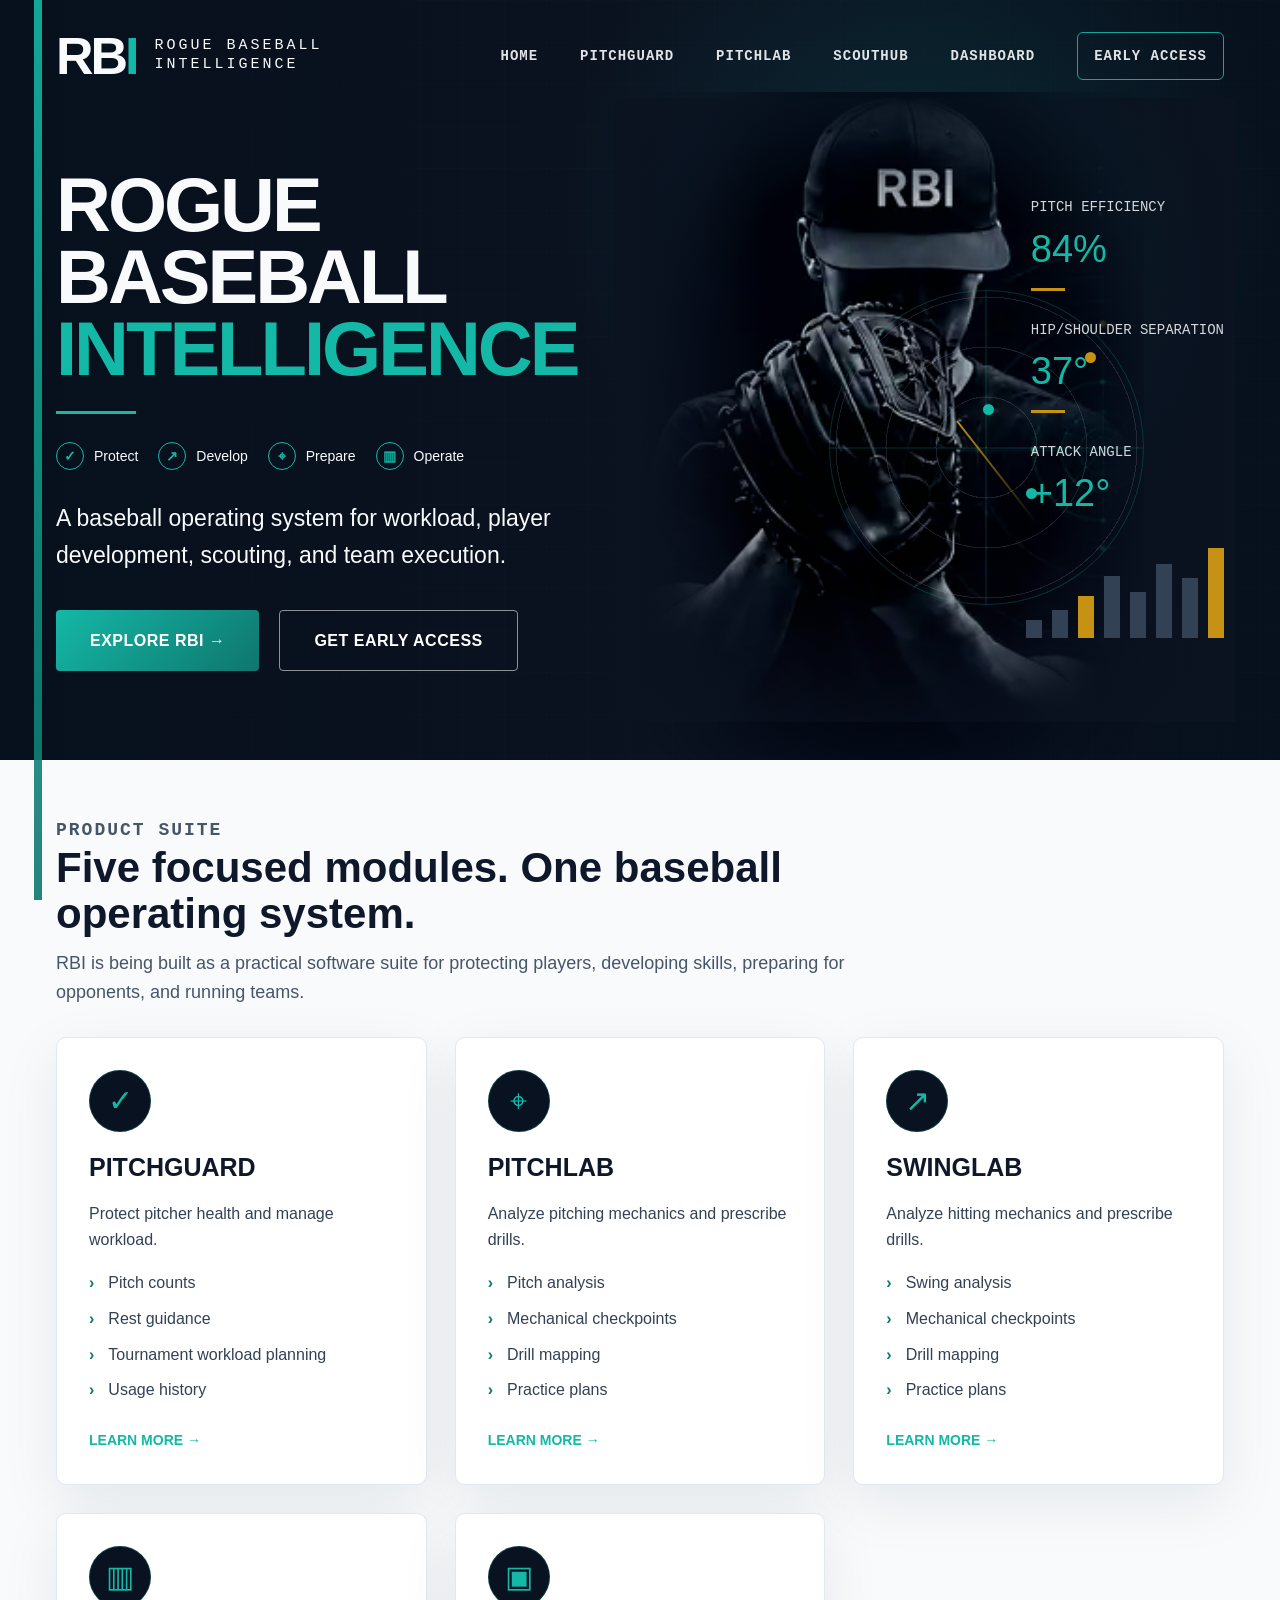
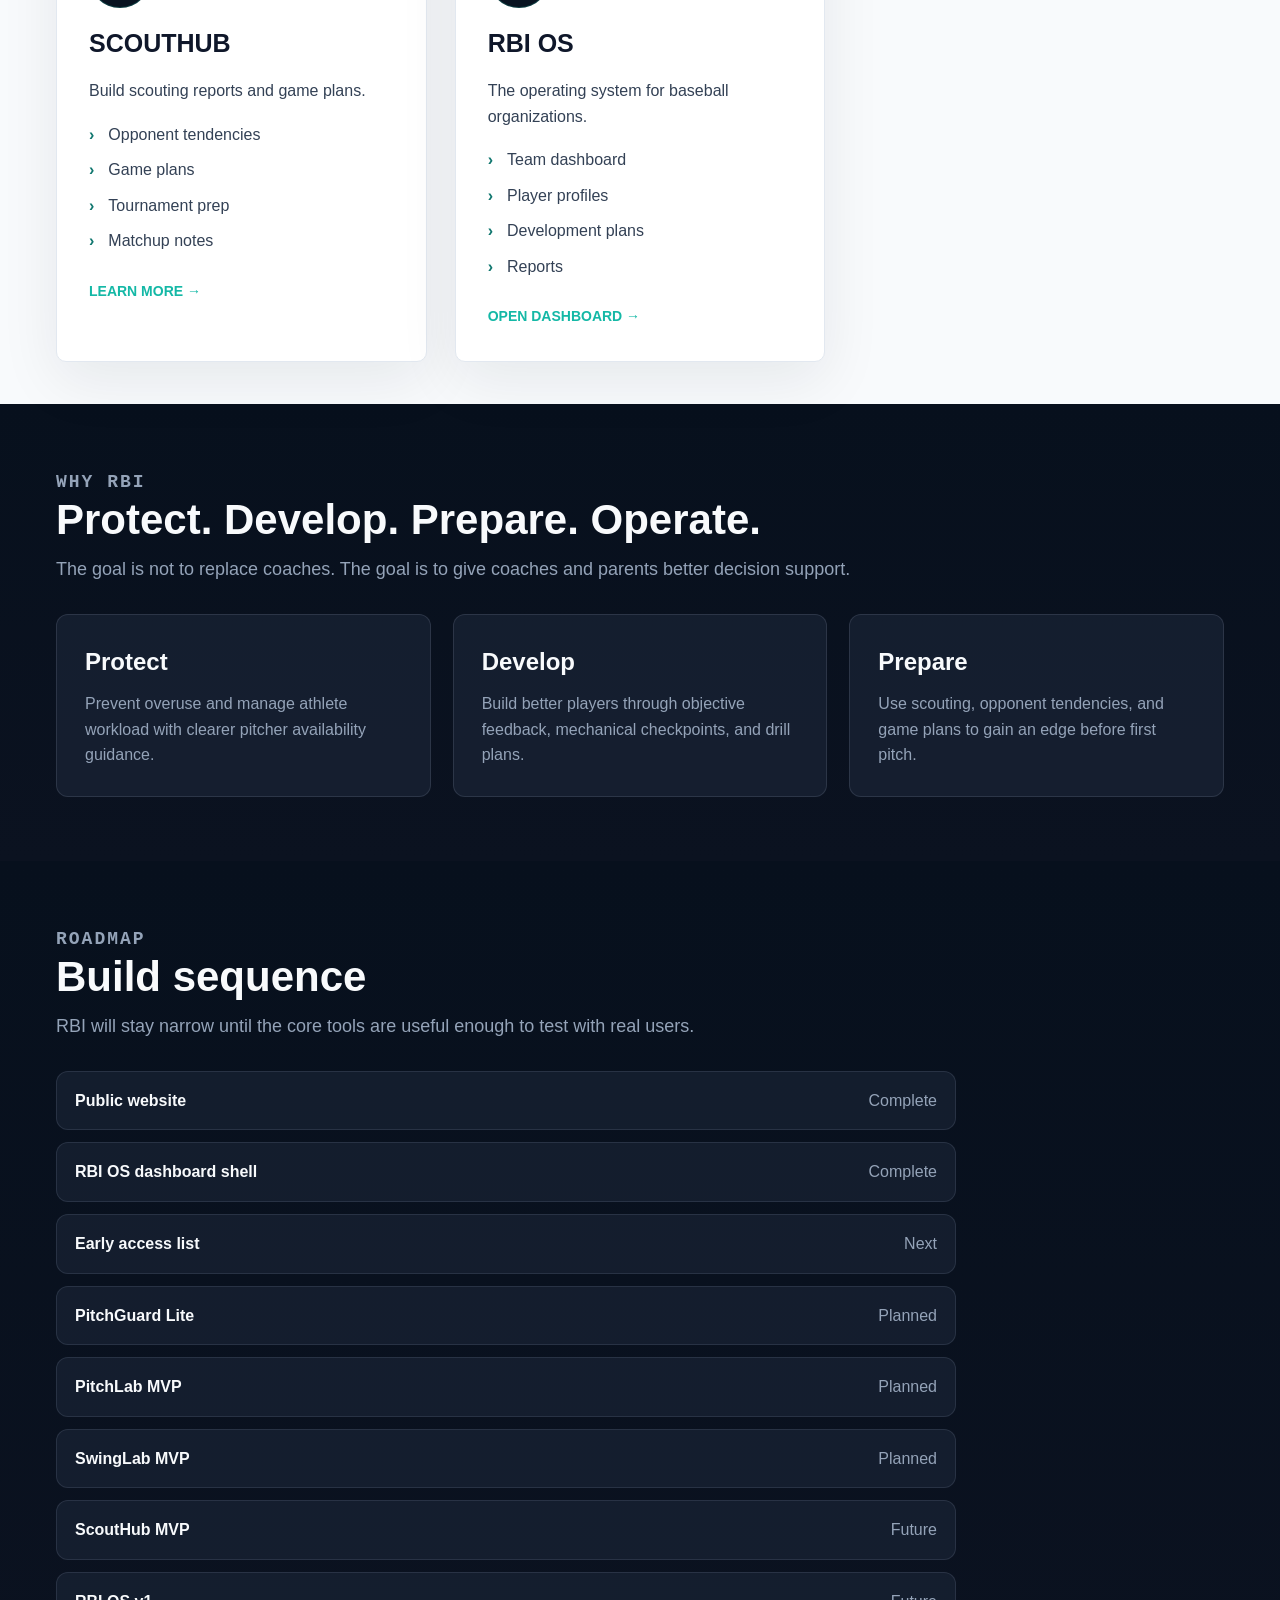
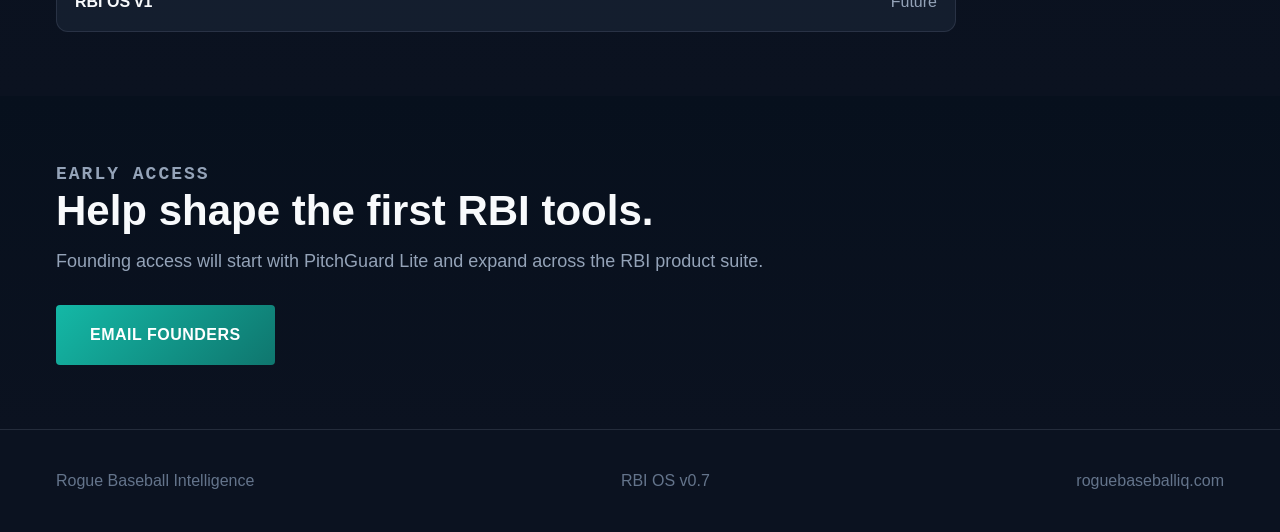
==== commit 34bf27dc: "Update homepage product suite structure" ====
--- a/index.html
+++ b/index.html
@@ -12,6 +12,15 @@
   <link rel="icon" href="/icon.svg" type="image/svg+xml">
   <link rel="apple-touch-icon" href="/icon.svg">
   <link rel="stylesheet" href="/css/home.css">
+  <style>
+    .product-suite { grid-template-columns: repeat(3, 1fr); }
+    .product-suite .card:nth-child(4) { grid-column: 1 / 2; }
+    .product-suite .card:nth-child(5) { grid-column: 2 / 3; }
+    @media (max-width: 980px) {
+      .product-suite { grid-template-columns: 1fr; }
+      .product-suite .card:nth-child(4), .product-suite .card:nth-child(5) { grid-column: auto; }
+    }
+  </style>
 </head>
 <body>
   <div class="page-rail"></div>
@@ -24,9 +33,9 @@
       </a>
       <div class="links">
         <a href="#top">Home</a>
-        <a href="#products">Products</a>
-        <a href="#why">Why RBI</a>
-        <a href="#roadmap">Roadmap</a>
+        <a href="#pitchguard">PitchGuard</a>
+        <a href="#pitchlab">PitchLab</a>
+        <a href="#scouthub">ScoutHub</a>
         <a href="/dashboard.html">Dashboard</a>
         <a href="#early-access" class="nav-cta">Early Access</a>
       </div>
@@ -37,12 +46,12 @@
         <h1>Rogue Baseball <span>Intelligence</span></h1>
         <div class="accent-line"></div>
         <div class="pill-row">
-          <div class="mini-pill"><span class="mini-icon">↗</span>Player Development</div>
-          <div class="mini-pill"><span class="mini-icon">⌖</span>Game Intelligence</div>
-          <div class="mini-pill"><span class="mini-icon">▥</span>Performance Systems</div>
-          <div class="mini-pill"><span class="mini-icon">✓</span>Baseball Operations</div>
-        </div>
-        <p>Helping players, coaches, and organizations make better baseball decisions.</p>
+          <div class="mini-pill"><span class="mini-icon">✓</span>Protect</div>
+          <div class="mini-pill"><span class="mini-icon">↗</span>Develop</div>
+          <div class="mini-pill"><span class="mini-icon">⌖</span>Prepare</div>
+          <div class="mini-pill"><span class="mini-icon">▥</span>Operate</div>
+        </div>
+        <p>A baseball operating system for workload, player development, scouting, and team execution.</p>
         <div class="actions">
           <a class="button" href="/dashboard.html">Explore RBI →</a>
           <a class="button secondary" href="#early-access">Get Early Access</a>
@@ -69,15 +78,15 @@
   <section class="section-light" id="products">
     <div class="section-inner">
       <div class="section-head">
-        <p class="kicker">Products</p>
-        <h2>Focused tools for real baseball decisions.</h2>
-        <p>RBI is being built as a practical operating system for workload, development, scouting, and team execution.</p>
-      </div>
-      <div class="cards">
-        <div class="card">
+        <p class="kicker">Product Suite</p>
+        <h2>Five focused modules. One baseball operating system.</h2>
+        <p>RBI is being built as a practical software suite for protecting players, developing skills, preparing for opponents, and running teams.</p>
+      </div>
+      <div class="cards product-suite">
+        <div class="card" id="pitchguard">
           <div class="icon">✓</div>
           <h3>PitchGuard</h3>
-          <p>Monitor pitcher workload, recovery, and usage risk.</p>
+          <p>Protect pitcher health and manage workload.</p>
           <ul>
             <li>Pitch counts</li>
             <li>Rest guidance</li>
@@ -86,22 +95,34 @@
           </ul>
           <a class="learn" href="#early-access">Learn More →</a>
         </div>
-        <div class="card">
+        <div class="card" id="pitchlab">
           <div class="icon">⌖</div>
           <h3>PitchLab</h3>
-          <p>Pitching analysis, mechanical checkpoints, and drill recommendations.</p>
+          <p>Analyze pitching mechanics and prescribe drills.</p>
           <ul>
             <li>Pitch analysis</li>
-            <li>Mechanical assessment</li>
+            <li>Mechanical checkpoints</li>
             <li>Drill mapping</li>
-            <li>Arm care and workload</li>
-          </ul>
-          <a class="learn" href="#early-access">Learn More →</a>
-        </div>
-        <div class="card">
+            <li>Practice plans</li>
+          </ul>
+          <a class="learn" href="#early-access">Learn More →</a>
+        </div>
+        <div class="card" id="swinglab">
+          <div class="icon">↗</div>
+          <h3>SwingLab</h3>
+          <p>Analyze hitting mechanics and prescribe drills.</p>
+          <ul>
+            <li>Swing analysis</li>
+            <li>Mechanical checkpoints</li>
+            <li>Drill mapping</li>
+            <li>Practice plans</li>
+          </ul>
+          <a class="learn" href="#early-access">Learn More →</a>
+        </div>
+        <div class="card" id="scouthub">
           <div class="icon">▥</div>
-          <h3>ScoutIQ</h3>
-          <p>Opponent scouting and game-planning workflows.</p>
+          <h3>ScoutHub</h3>
+          <p>Build scouting reports and game plans.</p>
           <ul>
             <li>Opponent tendencies</li>
             <li>Game plans</li>
@@ -110,10 +131,10 @@
           </ul>
           <a class="learn" href="#early-access">Learn More →</a>
         </div>
-        <div class="card">
-          <div class="icon">↗</div>
+        <div class="card" id="rbios">
+          <div class="icon">▣</div>
           <h3>RBI OS</h3>
-          <p>The dashboard layer for teams, players, and baseball operations.</p>
+          <p>The operating system for baseball organizations.</p>
           <ul>
             <li>Team dashboard</li>
             <li>Player profiles</li>
@@ -130,13 +151,13 @@
     <div class="section-inner">
       <div class="section-head">
         <p class="kicker">Why RBI</p>
-        <h2>Less guesswork. Better decisions.</h2>
+        <h2>Protect. Develop. Prepare. Operate.</h2>
         <p>The goal is not to replace coaches. The goal is to give coaches and parents better decision support.</p>
       </div>
       <div class="why-grid">
-        <div class="why-card"><h3>Data-Driven</h3><p>Use workload, scouting, and development signals to make cleaner decisions.</p></div>
-        <div class="why-card"><h3>Coach-Friendly</h3><p>Built for youth, travel, and high school baseball environments where time is limited.</p></div>
-        <div class="why-card"><h3>Actionable</h3><p>Every tool should lead to a clear next step, not just another dashboard.</p></div>
+        <div class="why-card"><h3>Protect</h3><p>Prevent overuse and manage athlete workload with clearer pitcher availability guidance.</p></div>
+        <div class="why-card"><h3>Develop</h3><p>Build better players through objective feedback, mechanical checkpoints, and drill plans.</p></div>
+        <div class="why-card"><h3>Prepare</h3><p>Use scouting, opponent tendencies, and game plans to gain an edge before first pitch.</p></div>
       </div>
     </div>
   </section>
@@ -152,9 +173,11 @@
         <div class="roadmap-item"><strong>Public website</strong><span>Complete</span></div>
         <div class="roadmap-item"><strong>RBI OS dashboard shell</strong><span>Complete</span></div>
         <div class="roadmap-item"><strong>Early access list</strong><span>Next</span></div>
-        <div class="roadmap-item"><strong>PitchGuard MVP</strong><span>Planned</span></div>
+        <div class="roadmap-item"><strong>PitchGuard Lite</strong><span>Planned</span></div>
         <div class="roadmap-item"><strong>PitchLab MVP</strong><span>Planned</span></div>
-        <div class="roadmap-item"><strong>ScoutIQ</strong><span>Future</span></div>
+        <div class="roadmap-item"><strong>SwingLab MVP</strong><span>Planned</span></div>
+        <div class="roadmap-item"><strong>ScoutHub MVP</strong><span>Future</span></div>
+        <div class="roadmap-item"><strong>RBI OS v1</strong><span>Future</span></div>
       </div>
     </div>
   </section>
@@ -164,7 +187,7 @@
       <div class="section-head">
         <p class="kicker">Early Access</p>
         <h2>Help shape the first RBI tools.</h2>
-        <p>Founding access will start with PitchGuard and expand from there.</p>
+        <p>Founding access will start with PitchGuard Lite and expand across the RBI product suite.</p>
       </div>
       <a class="button" href="mailto:founders@roguebaseballiq.com">Email Founders</a>
     </div>
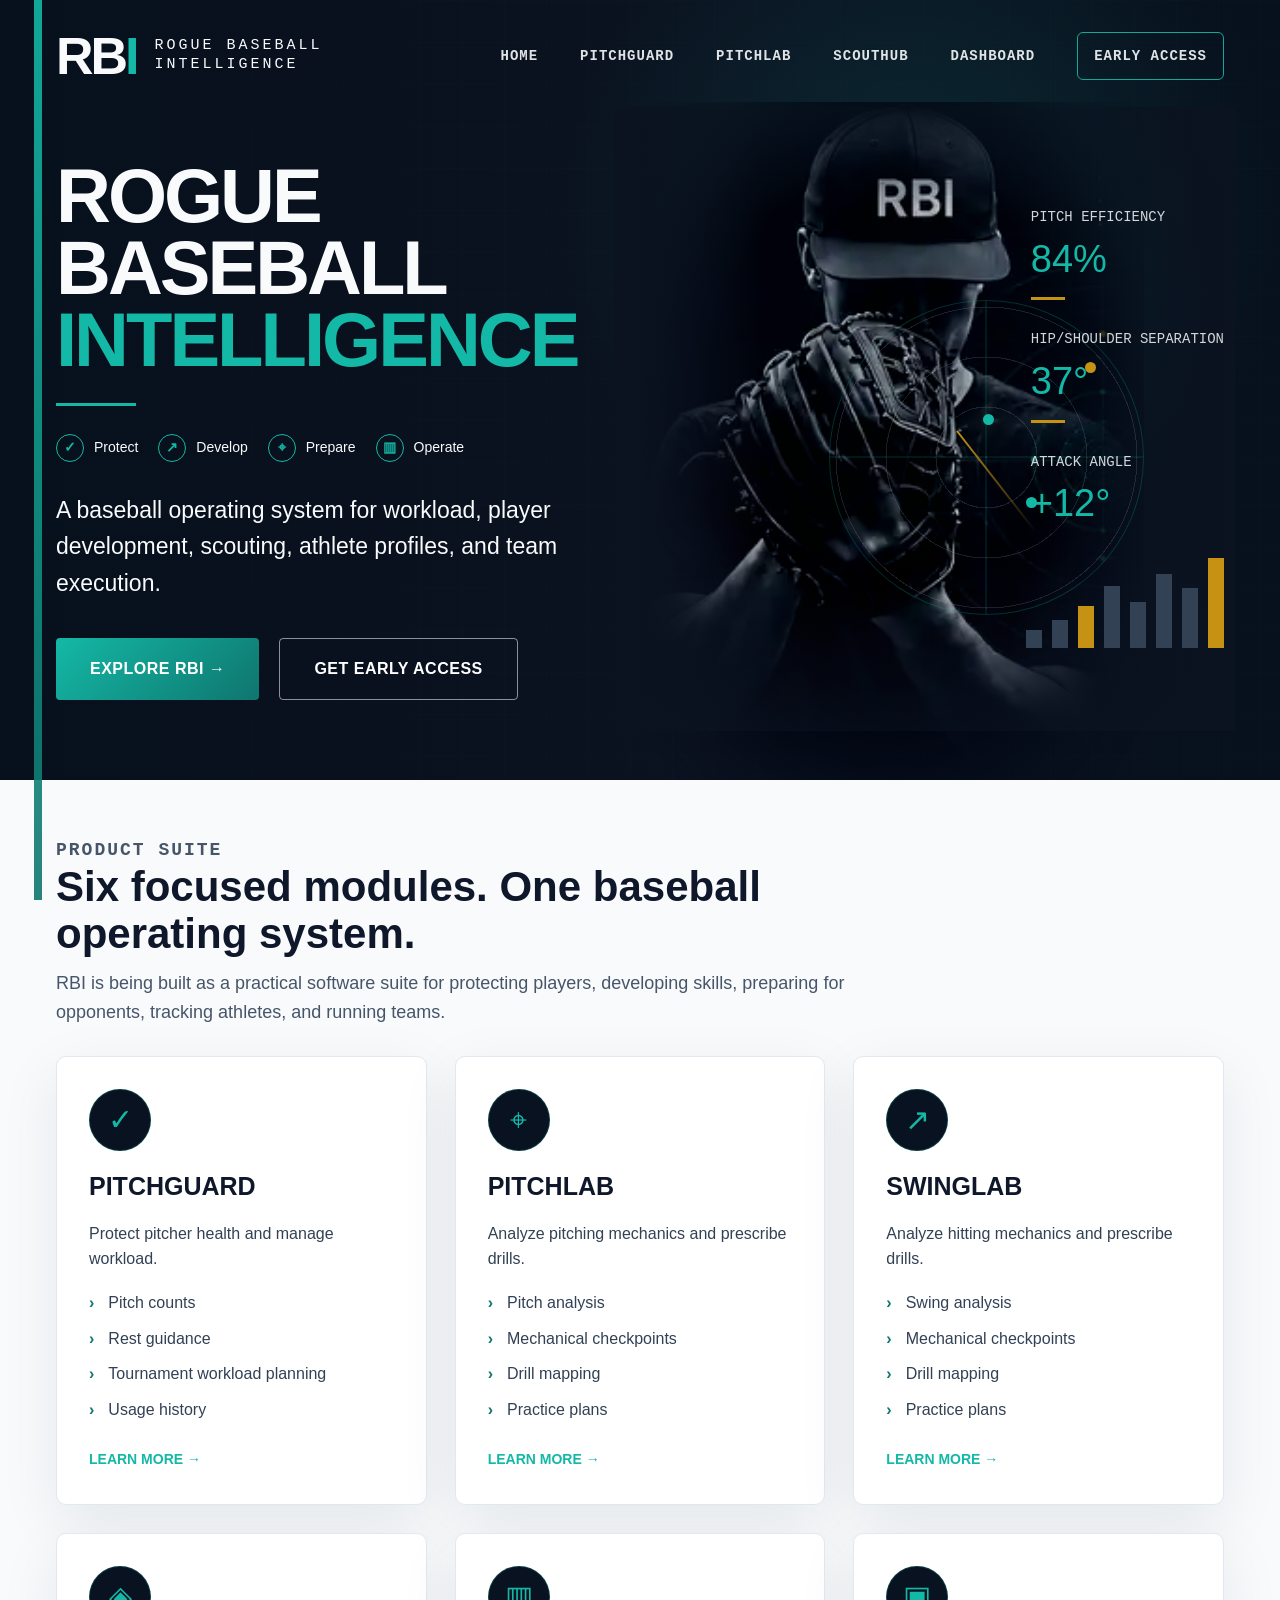
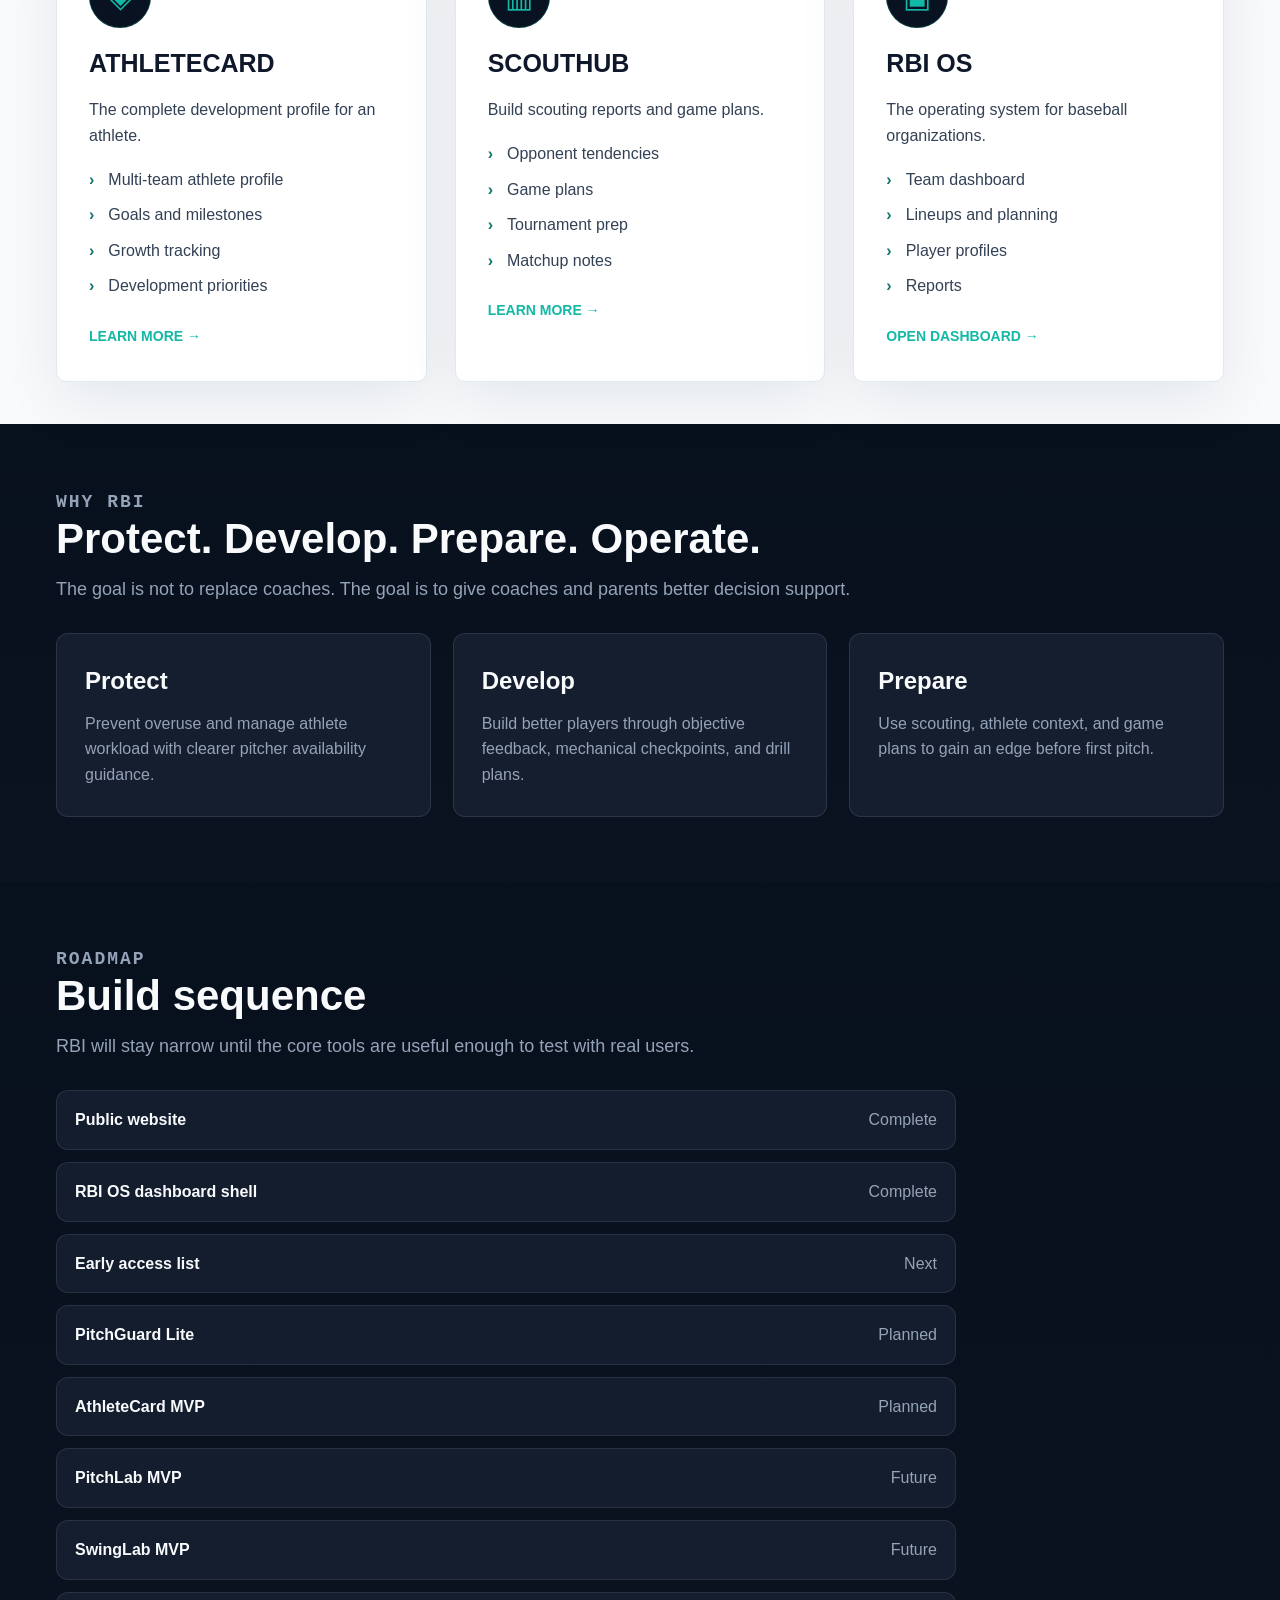
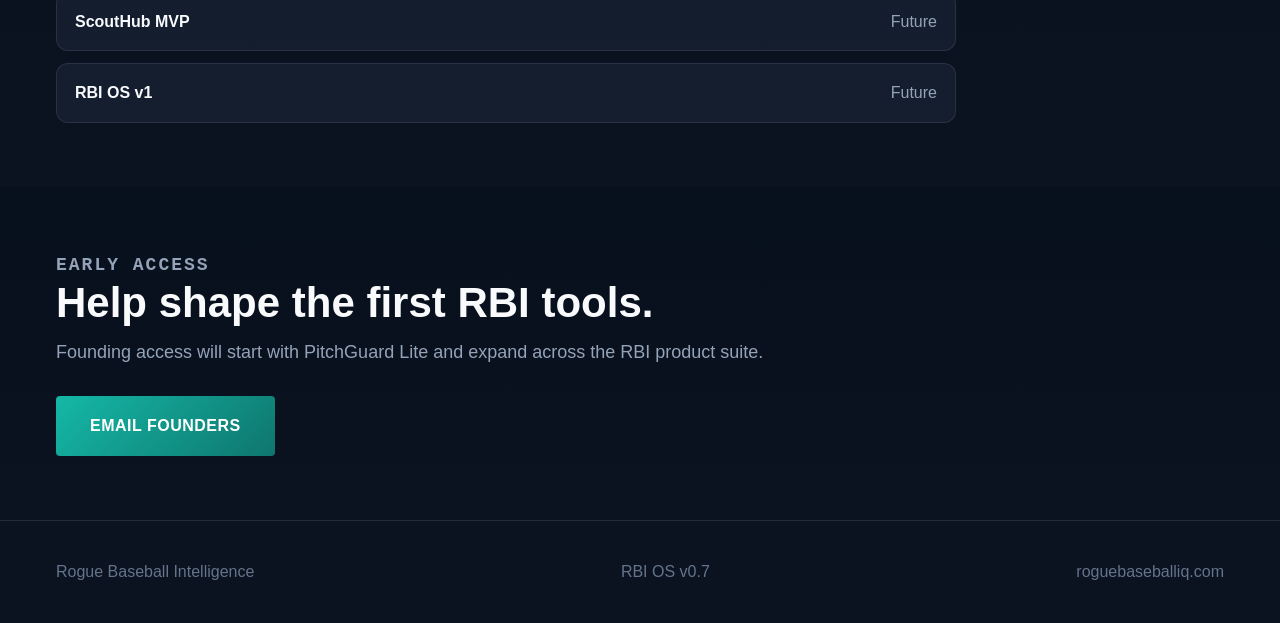
==== commit 49301744: "Add AthleteCard to product suite" ====
--- a/index.html
+++ b/index.html
@@ -14,12 +14,8 @@
   <link rel="stylesheet" href="/css/home.css">
   <style>
     .product-suite { grid-template-columns: repeat(3, 1fr); }
-    .product-suite .card:nth-child(4) { grid-column: 1 / 2; }
-    .product-suite .card:nth-child(5) { grid-column: 2 / 3; }
-    @media (max-width: 980px) {
-      .product-suite { grid-template-columns: 1fr; }
-      .product-suite .card:nth-child(4), .product-suite .card:nth-child(5) { grid-column: auto; }
-    }
+    .product-suite .card:nth-child(4), .product-suite .card:nth-child(5), .product-suite .card:nth-child(6) { grid-column: auto; }
+    @media (max-width: 980px) { .product-suite { grid-template-columns: 1fr; } }
   </style>
 </head>
 <body>
@@ -51,7 +47,7 @@
           <div class="mini-pill"><span class="mini-icon">⌖</span>Prepare</div>
           <div class="mini-pill"><span class="mini-icon">▥</span>Operate</div>
         </div>
-        <p>A baseball operating system for workload, player development, scouting, and team execution.</p>
+        <p>A baseball operating system for workload, player development, scouting, athlete profiles, and team execution.</p>
         <div class="actions">
           <a class="button" href="/dashboard.html">Explore RBI →</a>
           <a class="button secondary" href="#early-access">Get Early Access</a>
@@ -79,8 +75,8 @@
     <div class="section-inner">
       <div class="section-head">
         <p class="kicker">Product Suite</p>
-        <h2>Five focused modules. One baseball operating system.</h2>
-        <p>RBI is being built as a practical software suite for protecting players, developing skills, preparing for opponents, and running teams.</p>
+        <h2>Six focused modules. One baseball operating system.</h2>
+        <p>RBI is being built as a practical software suite for protecting players, developing skills, preparing for opponents, tracking athletes, and running teams.</p>
       </div>
       <div class="cards product-suite">
         <div class="card" id="pitchguard">
@@ -119,6 +115,18 @@
           </ul>
           <a class="learn" href="#early-access">Learn More →</a>
         </div>
+        <div class="card" id="athletecard">
+          <div class="icon">◈</div>
+          <h3>AthleteCard</h3>
+          <p>The complete development profile for an athlete.</p>
+          <ul>
+            <li>Multi-team athlete profile</li>
+            <li>Goals and milestones</li>
+            <li>Growth tracking</li>
+            <li>Development priorities</li>
+          </ul>
+          <a class="learn" href="#early-access">Learn More →</a>
+        </div>
         <div class="card" id="scouthub">
           <div class="icon">▥</div>
           <h3>ScoutHub</h3>
@@ -137,8 +145,8 @@
           <p>The operating system for baseball organizations.</p>
           <ul>
             <li>Team dashboard</li>
+            <li>Lineups and planning</li>
             <li>Player profiles</li>
-            <li>Development plans</li>
             <li>Reports</li>
           </ul>
           <a class="learn" href="/dashboard.html">Open Dashboard →</a>
@@ -157,7 +165,7 @@
       <div class="why-grid">
         <div class="why-card"><h3>Protect</h3><p>Prevent overuse and manage athlete workload with clearer pitcher availability guidance.</p></div>
         <div class="why-card"><h3>Develop</h3><p>Build better players through objective feedback, mechanical checkpoints, and drill plans.</p></div>
-        <div class="why-card"><h3>Prepare</h3><p>Use scouting, opponent tendencies, and game plans to gain an edge before first pitch.</p></div>
+        <div class="why-card"><h3>Prepare</h3><p>Use scouting, athlete context, and game plans to gain an edge before first pitch.</p></div>
       </div>
     </div>
   </section>
@@ -174,8 +182,9 @@
         <div class="roadmap-item"><strong>RBI OS dashboard shell</strong><span>Complete</span></div>
         <div class="roadmap-item"><strong>Early access list</strong><span>Next</span></div>
         <div class="roadmap-item"><strong>PitchGuard Lite</strong><span>Planned</span></div>
-        <div class="roadmap-item"><strong>PitchLab MVP</strong><span>Planned</span></div>
-        <div class="roadmap-item"><strong>SwingLab MVP</strong><span>Planned</span></div>
+        <div class="roadmap-item"><strong>AthleteCard MVP</strong><span>Planned</span></div>
+        <div class="roadmap-item"><strong>PitchLab MVP</strong><span>Future</span></div>
+        <div class="roadmap-item"><strong>SwingLab MVP</strong><span>Future</span></div>
         <div class="roadmap-item"><strong>ScoutHub MVP</strong><span>Future</span></div>
         <div class="roadmap-item"><strong>RBI OS v1</strong><span>Future</span></div>
       </div>
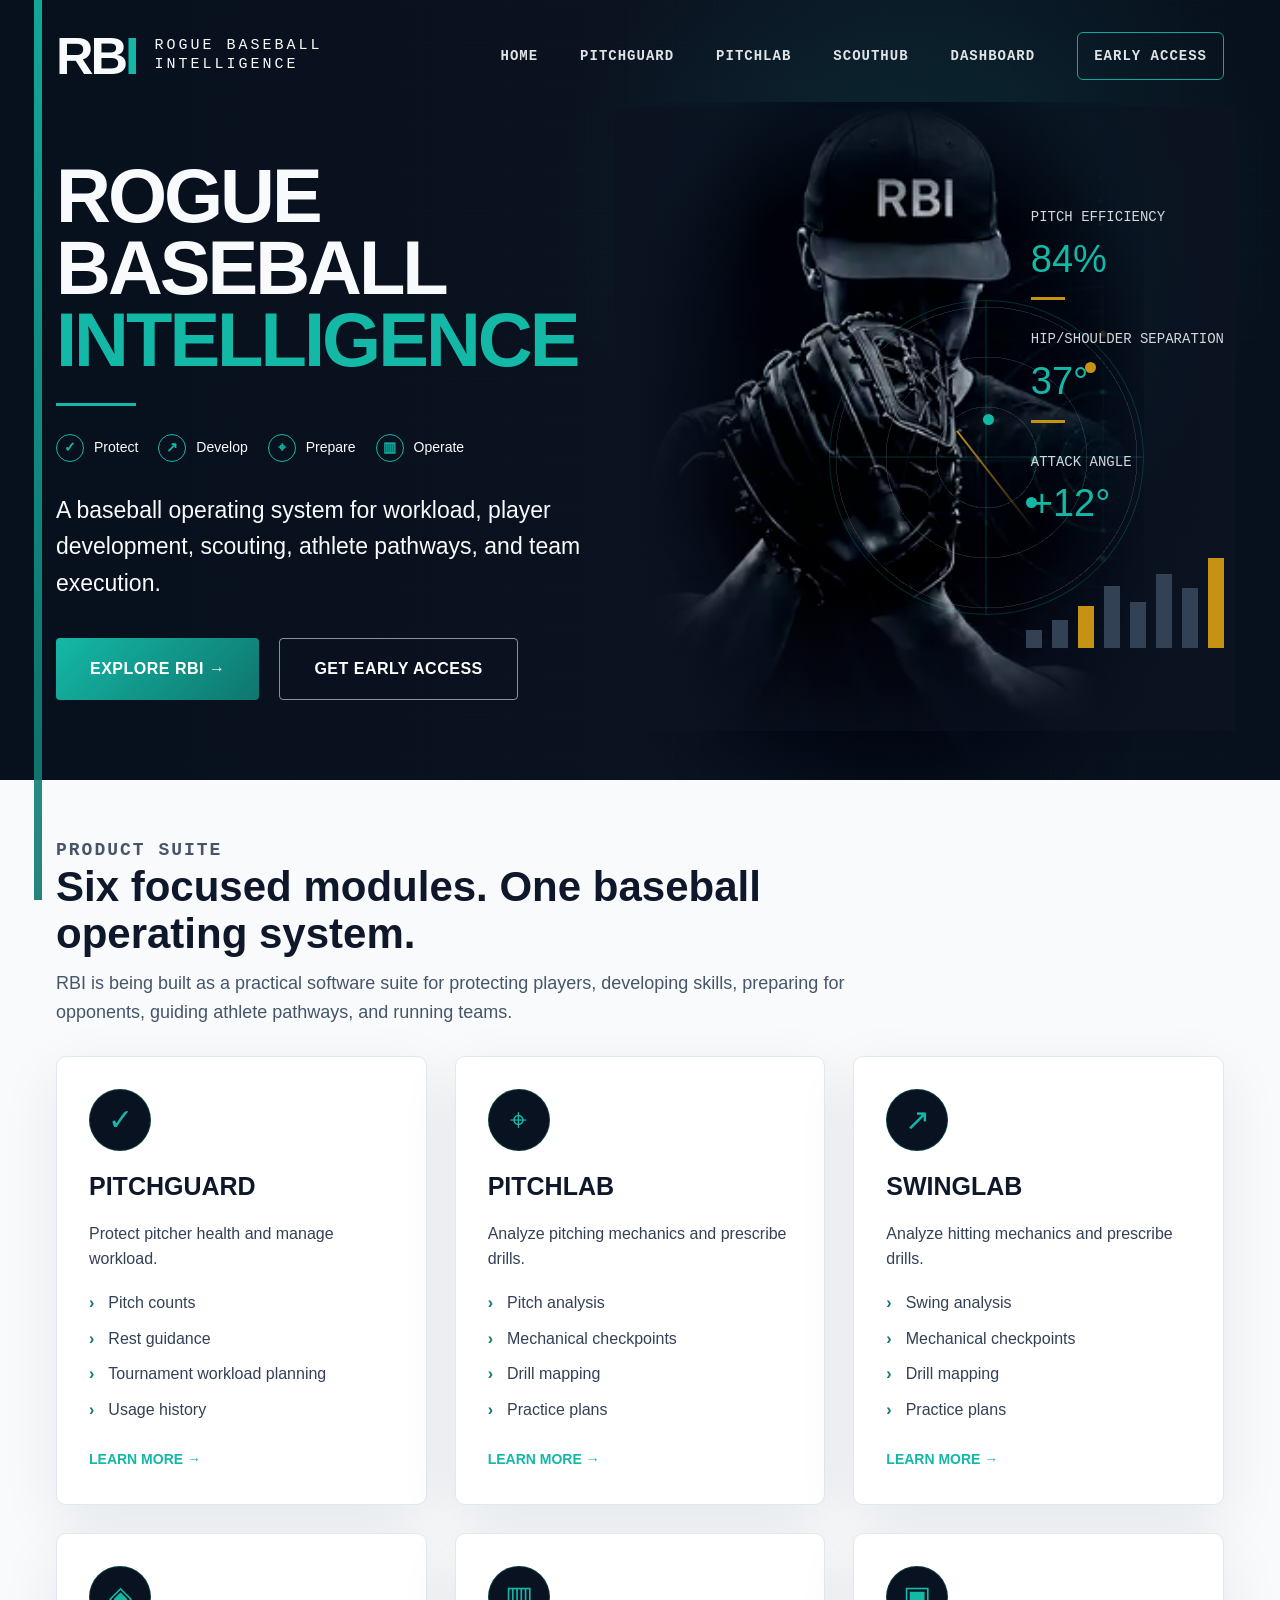
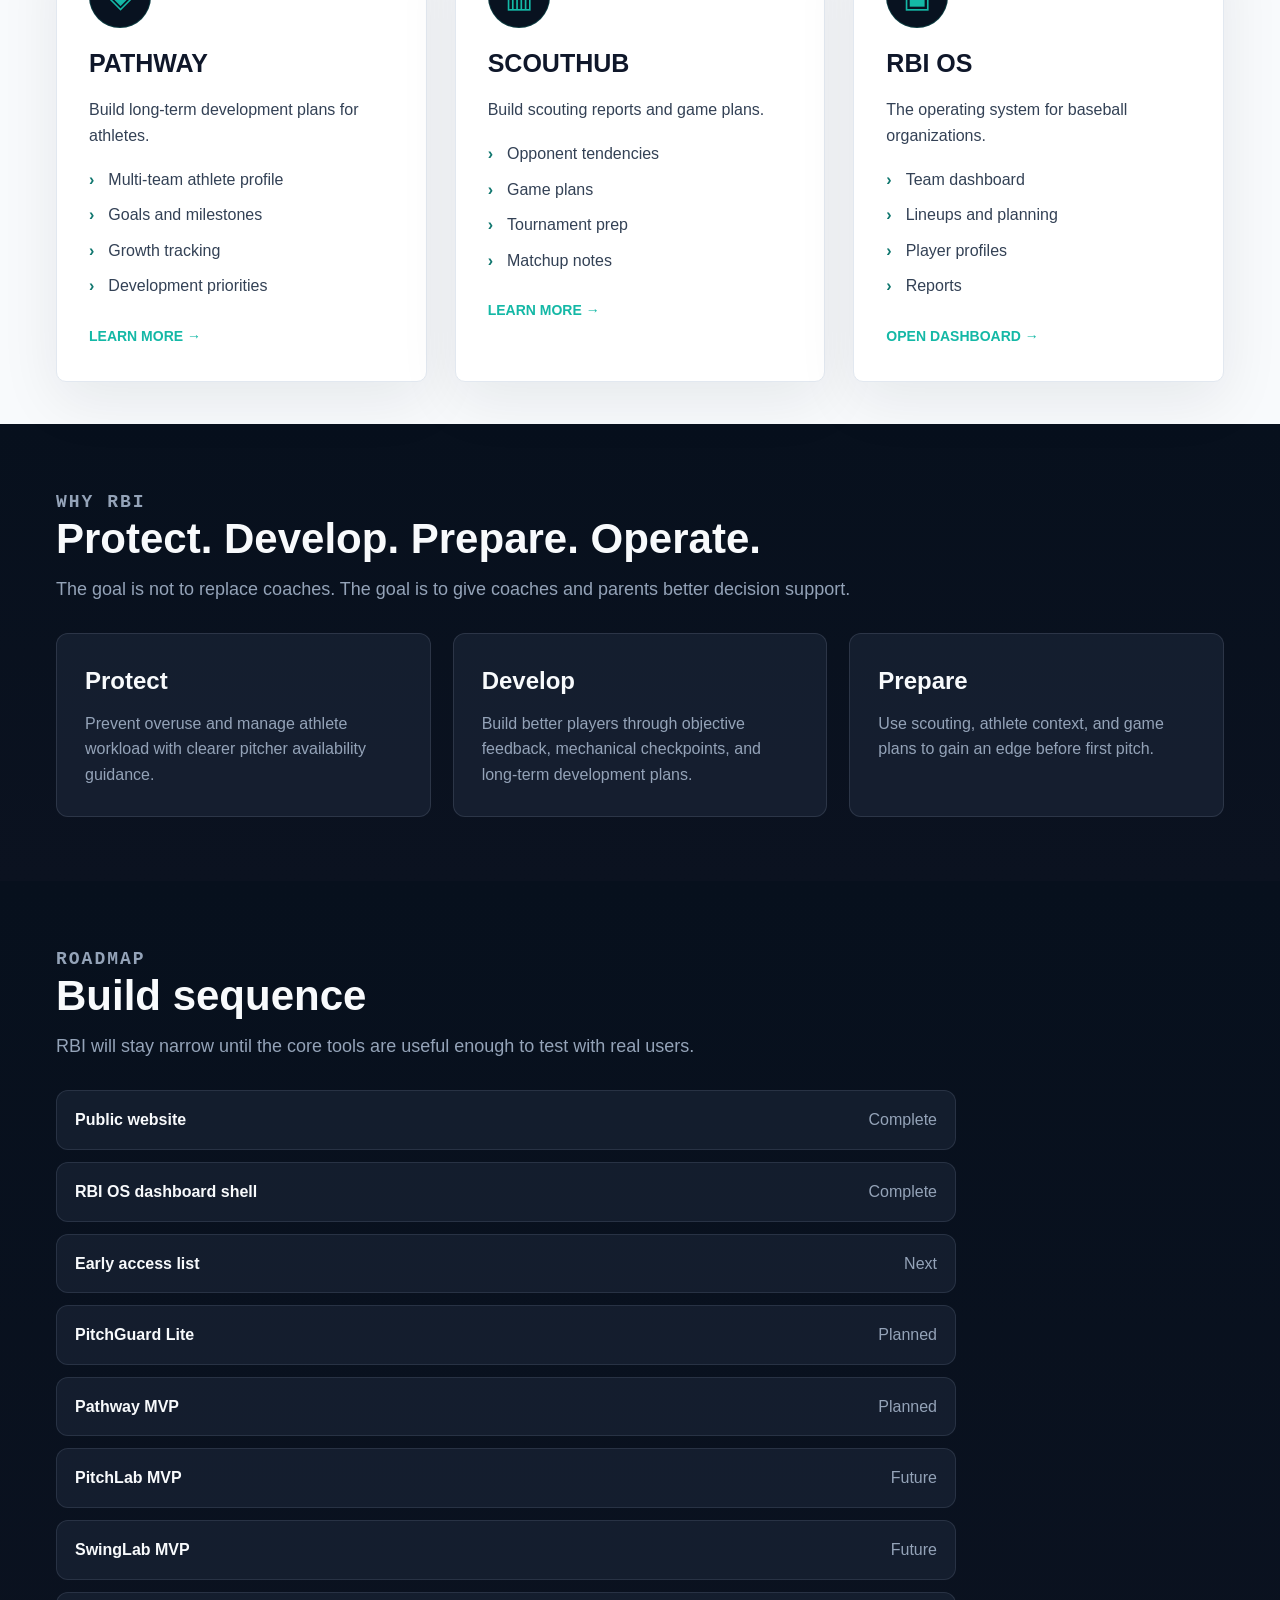
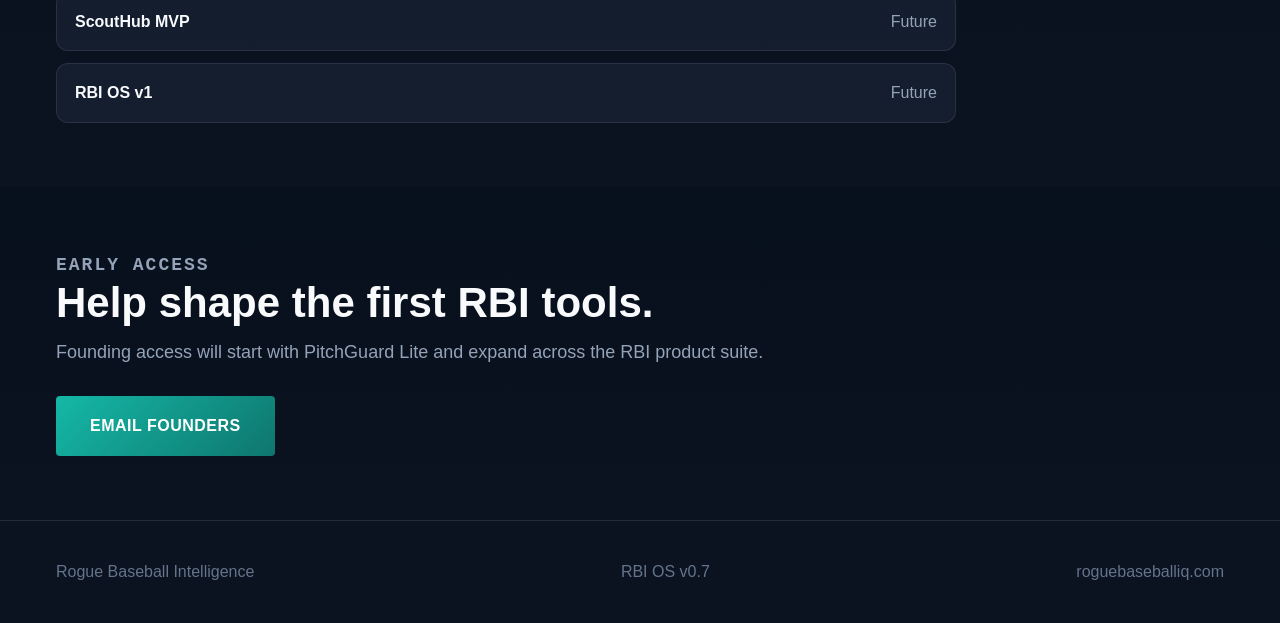
==== commit aa306b73: "Rename AthleteCard to Pathway on homepage" ====
--- a/index.html
+++ b/index.html
@@ -47,7 +47,7 @@
           <div class="mini-pill"><span class="mini-icon">⌖</span>Prepare</div>
           <div class="mini-pill"><span class="mini-icon">▥</span>Operate</div>
         </div>
-        <p>A baseball operating system for workload, player development, scouting, athlete profiles, and team execution.</p>
+        <p>A baseball operating system for workload, player development, scouting, athlete pathways, and team execution.</p>
         <div class="actions">
           <a class="button" href="/dashboard.html">Explore RBI →</a>
           <a class="button secondary" href="#early-access">Get Early Access</a>
@@ -76,7 +76,7 @@
       <div class="section-head">
         <p class="kicker">Product Suite</p>
         <h2>Six focused modules. One baseball operating system.</h2>
-        <p>RBI is being built as a practical software suite for protecting players, developing skills, preparing for opponents, tracking athletes, and running teams.</p>
+        <p>RBI is being built as a practical software suite for protecting players, developing skills, preparing for opponents, guiding athlete pathways, and running teams.</p>
       </div>
       <div class="cards product-suite">
         <div class="card" id="pitchguard">
@@ -115,10 +115,10 @@
           </ul>
           <a class="learn" href="#early-access">Learn More →</a>
         </div>
-        <div class="card" id="athletecard">
+        <div class="card" id="pathway">
           <div class="icon">◈</div>
-          <h3>AthleteCard</h3>
-          <p>The complete development profile for an athlete.</p>
+          <h3>Pathway</h3>
+          <p>Build long-term development plans for athletes.</p>
           <ul>
             <li>Multi-team athlete profile</li>
             <li>Goals and milestones</li>
@@ -164,7 +164,7 @@
       </div>
       <div class="why-grid">
         <div class="why-card"><h3>Protect</h3><p>Prevent overuse and manage athlete workload with clearer pitcher availability guidance.</p></div>
-        <div class="why-card"><h3>Develop</h3><p>Build better players through objective feedback, mechanical checkpoints, and drill plans.</p></div>
+        <div class="why-card"><h3>Develop</h3><p>Build better players through objective feedback, mechanical checkpoints, and long-term development plans.</p></div>
         <div class="why-card"><h3>Prepare</h3><p>Use scouting, athlete context, and game plans to gain an edge before first pitch.</p></div>
       </div>
     </div>
@@ -182,7 +182,7 @@
         <div class="roadmap-item"><strong>RBI OS dashboard shell</strong><span>Complete</span></div>
         <div class="roadmap-item"><strong>Early access list</strong><span>Next</span></div>
         <div class="roadmap-item"><strong>PitchGuard Lite</strong><span>Planned</span></div>
-        <div class="roadmap-item"><strong>AthleteCard MVP</strong><span>Planned</span></div>
+        <div class="roadmap-item"><strong>Pathway MVP</strong><span>Planned</span></div>
         <div class="roadmap-item"><strong>PitchLab MVP</strong><span>Future</span></div>
         <div class="roadmap-item"><strong>SwingLab MVP</strong><span>Future</span></div>
         <div class="roadmap-item"><strong>ScoutHub MVP</strong><span>Future</span></div>
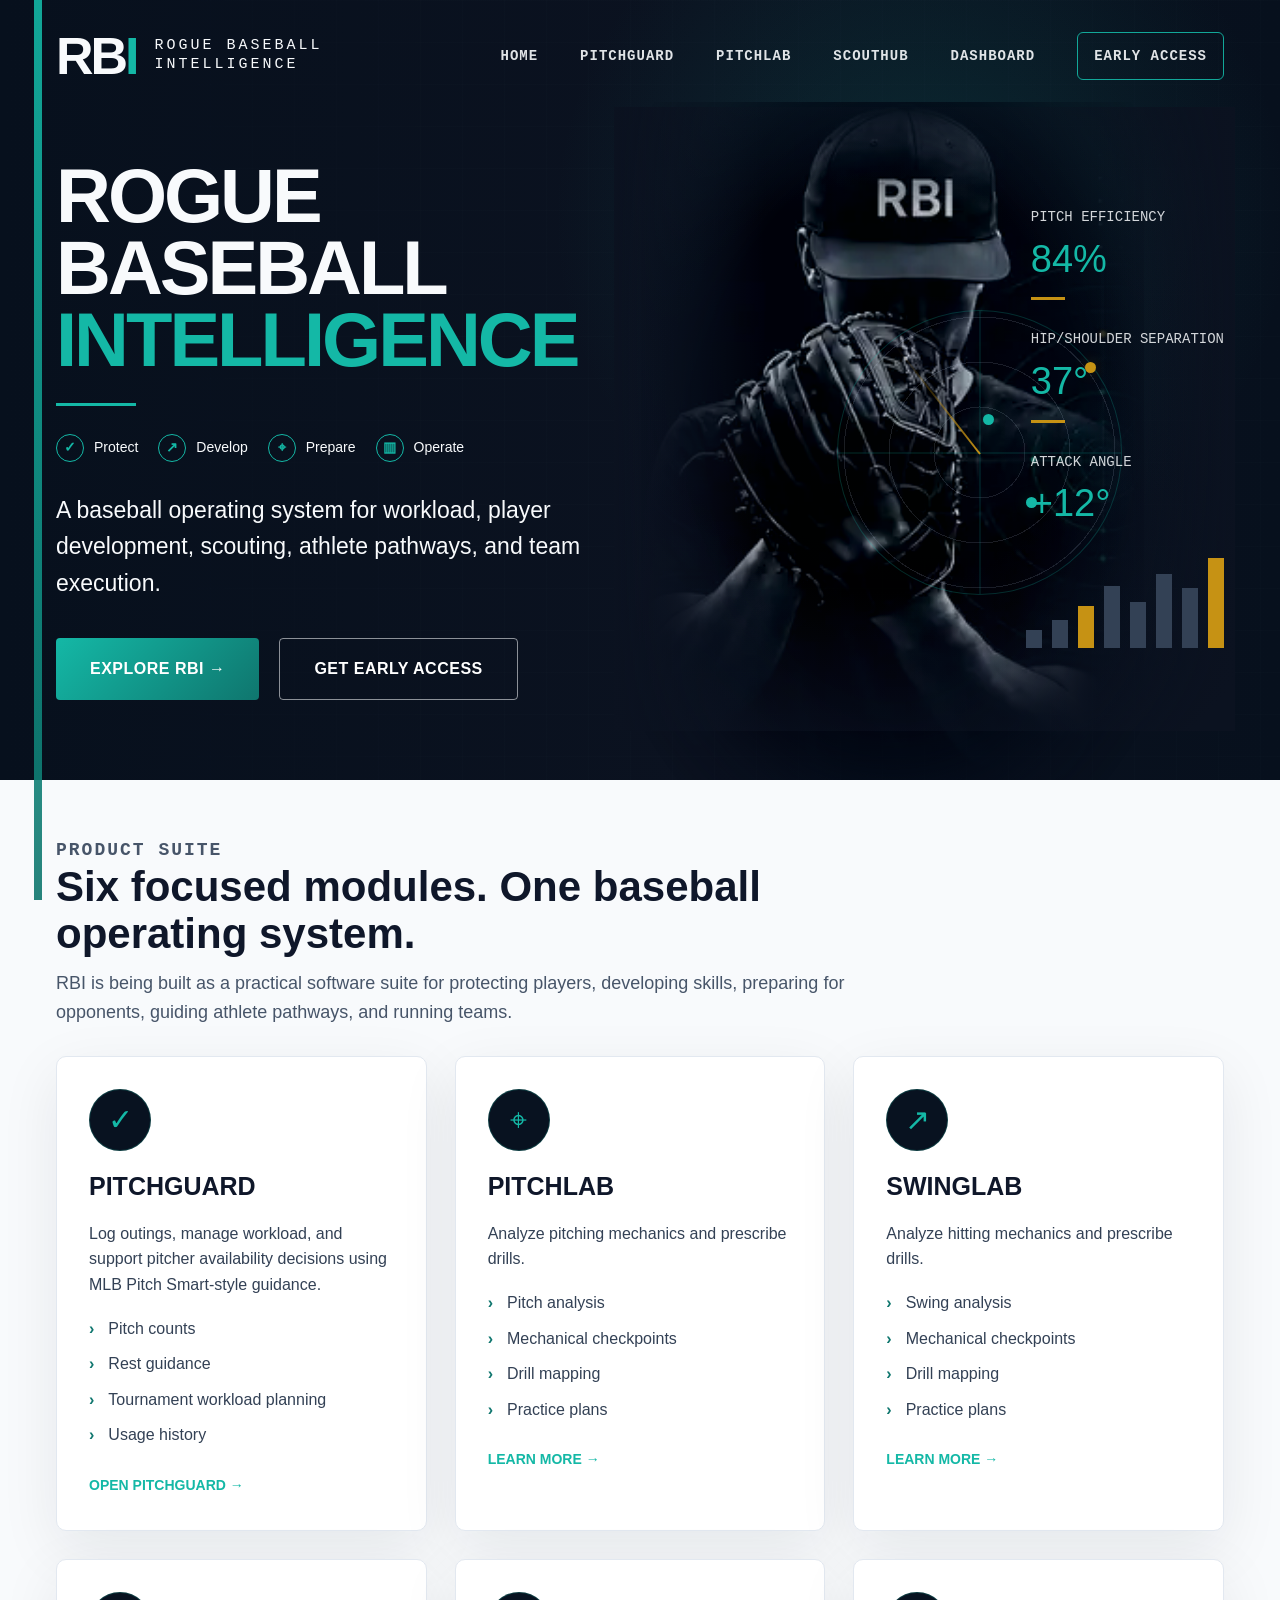
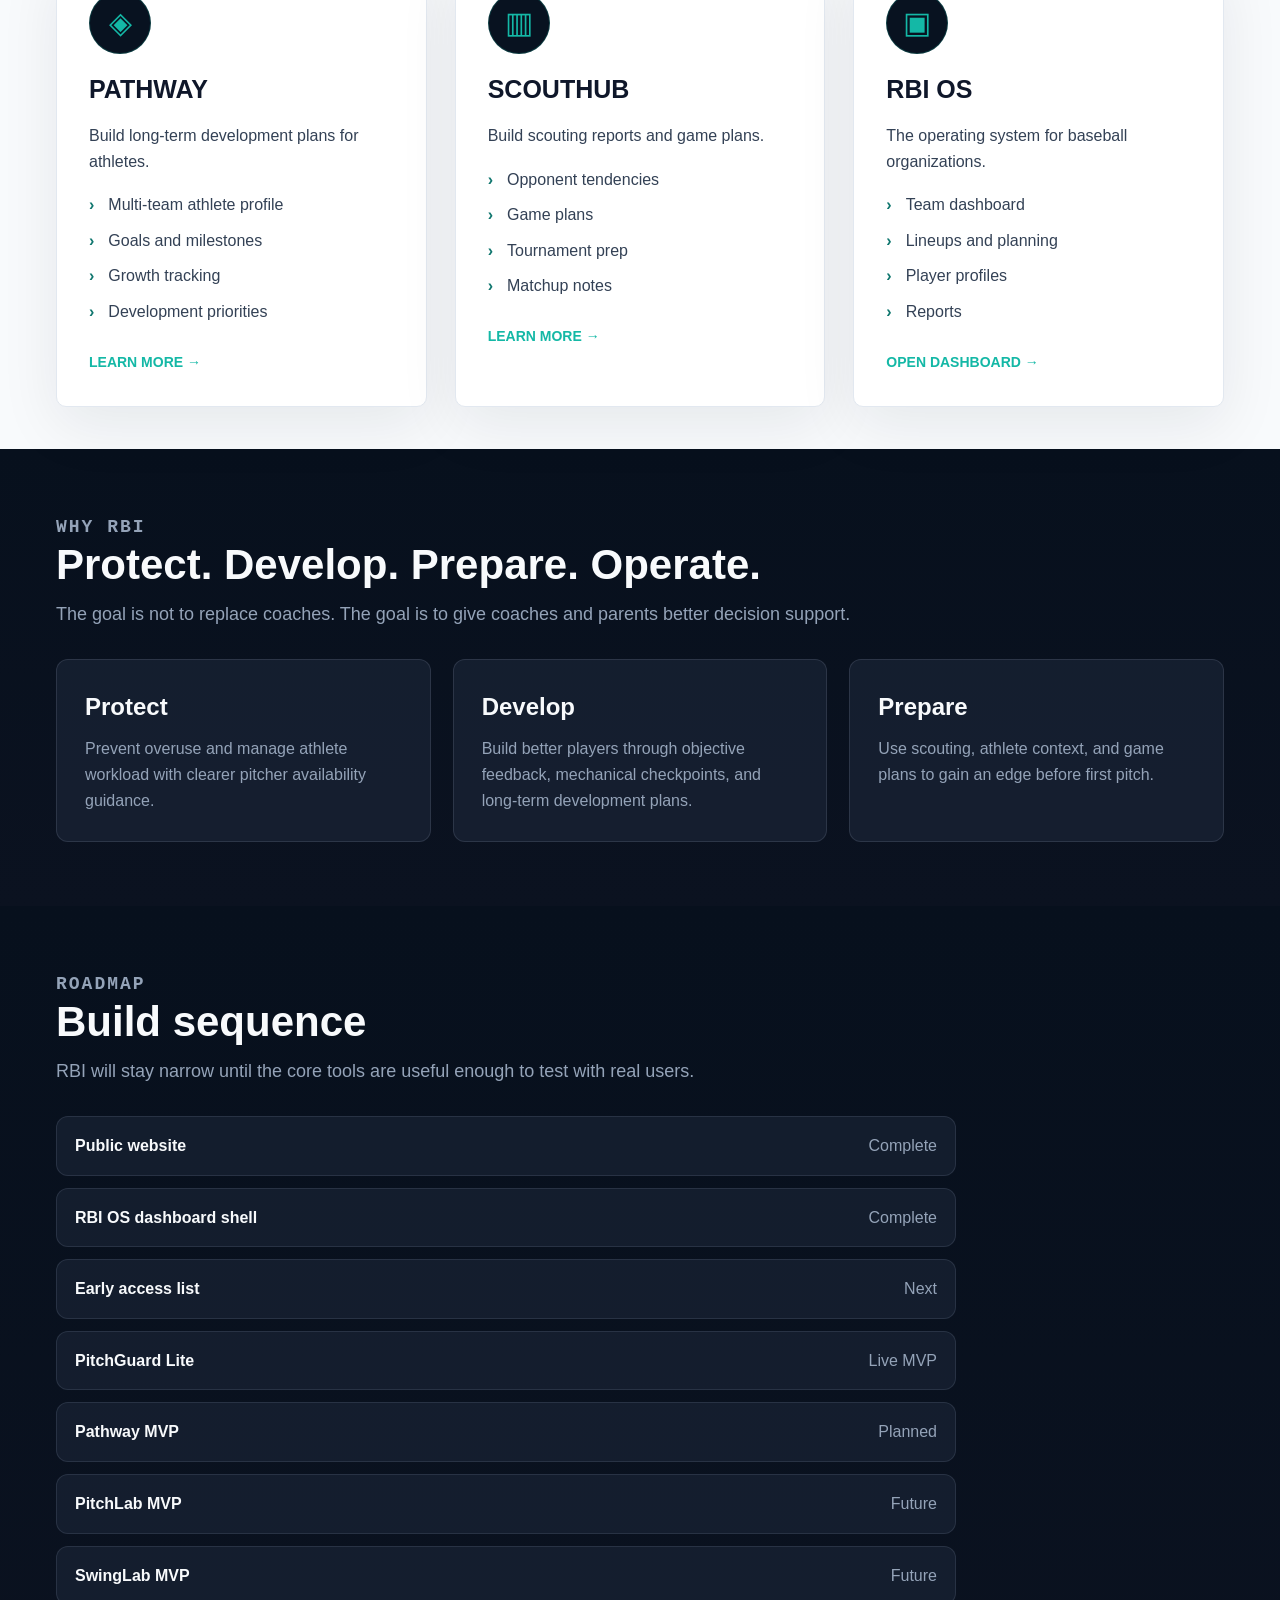
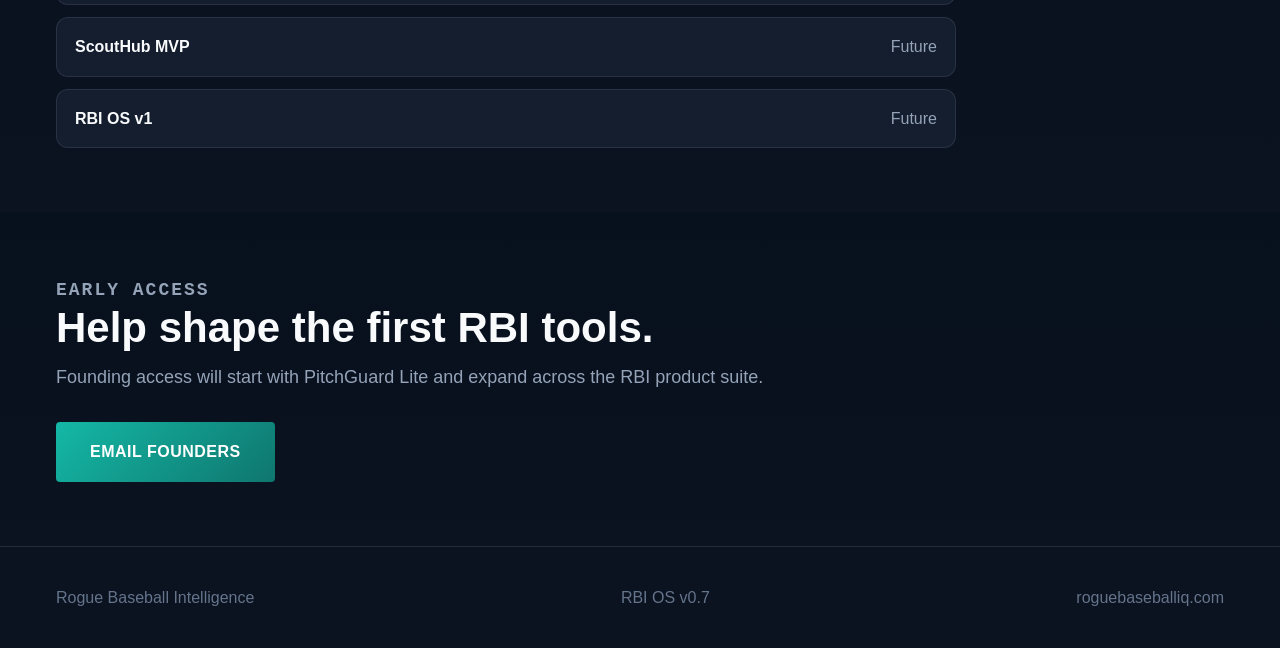
==== commit 9e884d17: "Reference Pitch Smart on homepage" ====
--- a/index.html
+++ b/index.html
@@ -82,14 +82,14 @@
         <div class="card" id="pitchguard">
           <div class="icon">✓</div>
           <h3>PitchGuard</h3>
-          <p>Protect pitcher health and manage workload.</p>
+          <p>Log outings, manage workload, and support pitcher availability decisions using MLB Pitch Smart-style guidance.</p>
           <ul>
             <li>Pitch counts</li>
             <li>Rest guidance</li>
             <li>Tournament workload planning</li>
             <li>Usage history</li>
           </ul>
-          <a class="learn" href="#early-access">Learn More →</a>
+          <a class="learn" href="/pitchguard.html">Open PitchGuard →</a>
         </div>
         <div class="card" id="pitchlab">
           <div class="icon">⌖</div>
@@ -181,7 +181,7 @@
         <div class="roadmap-item"><strong>Public website</strong><span>Complete</span></div>
         <div class="roadmap-item"><strong>RBI OS dashboard shell</strong><span>Complete</span></div>
         <div class="roadmap-item"><strong>Early access list</strong><span>Next</span></div>
-        <div class="roadmap-item"><strong>PitchGuard Lite</strong><span>Planned</span></div>
+        <div class="roadmap-item"><strong>PitchGuard Lite</strong><span>Live MVP</span></div>
         <div class="roadmap-item"><strong>Pathway MVP</strong><span>Planned</span></div>
         <div class="roadmap-item"><strong>PitchLab MVP</strong><span>Future</span></div>
         <div class="roadmap-item"><strong>SwingLab MVP</strong><span>Future</span></div>
@@ -216,4 +216,4 @@
     }
   </script>
 </body>
-</html>
+</html>
--- a/css/home.css
+++ b/css/home.css
@@ -164,10 +164,11 @@
   z-index: 1;
   background: linear-gradient(90deg, #0b1220 0%, rgba(11,18,32,.68) 8%, rgba(11,18,32,0) 25%, rgba(11,18,32,0) 70%, #0b1220 100%), linear-gradient(180deg, #0b1220 0%, rgba(11,18,32,0) 16%, rgba(11,18,32,0) 72%, #0b1220 100%), url('/assets/player-hero.svg') center/cover no-repeat;
   background-blend-mode: normal, normal, screen;
-  filter: contrast(1.08) saturate(.9) brightness(.92);
+  filter: contrast(1.08) saturate(.9) brightness(.94);
   opacity: .95;
   mask-image: radial-gradient(ellipse at 50% 47%, #000 0%, #000 52%, rgba(0,0,0,.72) 66%, rgba(0,0,0,.25) 78%, transparent 92%);
   -webkit-mask-image: radial-gradient(ellipse at 50% 47%, #000 0%, #000 52%, rgba(0,0,0,.72) 66%, rgba(0,0,0,.25) 78%, transparent 92%);
+  animation: player-float 14s ease-in-out infinite;
 }
 .visual:after {
   content: "";
@@ -177,32 +178,49 @@
   background: radial-gradient(ellipse at 43% 45%, transparent 0%, transparent 42%, rgba(11,18,32,.4) 67%, #0b1220 94%), linear-gradient(90deg, #0b1220 0%, transparent 24%, transparent 78%, #0b1220 100%);
   pointer-events: none;
 }
+.visual:before {
+  content: "";
+  position: absolute;
+  left: -34%;
+  top: 3%;
+  width: 34%;
+  height: 88%;
+  z-index: 6;
+  pointer-events: none;
+  background: linear-gradient(105deg, transparent 0%, rgba(248,250,252,0) 40%, rgba(248,250,252,.06) 50%, rgba(20,184,166,.05) 54%, rgba(248,250,252,0) 66%, transparent 100%);
+  filter: blur(12px);
+  mix-blend-mode: screen;
+  opacity: 0;
+  transform: skewX(-14deg);
+  animation: player-flare 24s ease-in-out infinite;
+}
 .radar {
   position: absolute;
-  right: 15%;
-  top: 25%;
-  width: 315px;
-  height: 315px;
+  right: 19%;
+  top: 27%;
+  width: 285px;
+  height: 285px;
   border-radius: 50%;
-  background: repeating-radial-gradient(circle, rgba(148,163,184,.20) 0 1px, transparent 1px 50px);
+  background: repeating-radial-gradient(circle, rgba(148,163,184,.20) 0 1px, transparent 1px 45px);
   border: 1px solid rgba(20,184,166,.26);
   z-index: 3;
-  opacity: .92;
+  opacity: .9;
+  animation: radar-float 16s ease-in-out infinite;
 }
 .radar:before { content: ""; position: absolute; left: 50%; top: 0; width: 1px; height: 100%; background: rgba(20,184,166,.28); transform: translateX(-50%); }
 .radar:after { content: ""; position: absolute; top: 50%; left: 0; width: 100%; height: 1px; background: rgba(20,184,166,.28); transform: translateY(-50%); }
-.sweep { position: absolute; left: 50%; top: 50%; width: 128px; height: 2px; background: linear-gradient(90deg, var(--gold), rgba(198,146,20,0)); transform-origin: 0 50%; transform: rotate(52deg); z-index: 4; }
-.dot { position: absolute; width: 11px; height: 11px; background: var(--bright); border-radius: 50%; z-index: 5; }
+.sweep { position: absolute; right: calc(19% + 142.5px); top: calc(27% + 142.5px); width: 138px; height: 2px; background: linear-gradient(90deg, rgba(198,146,20,0), rgba(198,146,20,.28) 45%, var(--gold)); transform-origin: 100% 50%; transform: rotate(52deg); z-index: 4; animation: radar-sweep 24s linear infinite; }
+.dot { position: absolute; width: 11px; height: 11px; background: var(--bright); border-radius: 50%; z-index: 5; box-shadow: 0 0 14px rgba(20,184,166,.22); }
 .dot.one { left: 55%; top: 47%; }
 .dot.two { left: 63%; top: 63%; }
-.dot.three { left: 74%; top: 37%; background: var(--gold); }
+.dot.three { left: 74%; top: 37%; background: var(--gold); box-shadow: 0 0 14px rgba(198,146,20,.20); }
 .metrics { position: absolute; right: 0; top: 7%; display: grid; gap: 28px; z-index: 5; }
 .metric { min-width: 170px; }
 .metric label { display: block; color: var(--cloud); font-family: monospace; text-transform: uppercase; font-size: 14px; opacity: .85; }
 .metric strong { font-size: 38px; color: var(--bright); font-weight: 500; }
 .metric i { display: block; width: 34px; height: 3px; background: var(--gold); margin-top: 8px; }
 .bars { position: absolute; right: 0; bottom: 8%; display: flex; gap: 10px; align-items: end; height: 95px; z-index: 5; }
-.bars span { width: 16px; background: #334155; }
+.bars span { width: 16px; background: #334155; transform-origin: bottom; }
 .bars span:nth-child(3), .bars span:nth-child(8) { background: var(--gold); }
 .bars span:nth-child(1) { height: 18px; }
 .bars span:nth-child(2) { height: 28px; }
@@ -245,6 +263,32 @@
 
 .footer { max-width: 1440px; margin: 0 auto; padding: 38px 56px; color: var(--muted); border-top: 1px solid rgba(148,163,184,.18); display: flex; justify-content: space-between; gap: 20px; flex-wrap: wrap; background: #0b1220; }
 
+@keyframes radar-sweep {
+  0% { transform: rotate(52deg); opacity: .62; }
+  50% { opacity: .86; }
+  100% { transform: rotate(412deg); opacity: .62; }
+}
+
+@keyframes radar-float {
+  0%, 100% { transform: translate3d(0, 0, 0); opacity: .86; }
+  50% { transform: translate3d(2px, -2px, 0); opacity: .94; }
+}
+
+@keyframes player-flare {
+  0%, 72%, 100% { left: -34%; opacity: 0; }
+  78% { opacity: .26; }
+  86% { left: 58%; opacity: 0; }
+}
+
+@keyframes player-float {
+  0%, 100% { transform: translate3d(0, 0, 0) scale(1); filter: contrast(1.08) saturate(.9) brightness(.94); }
+  50% { transform: translate3d(0, -3px, 0) scale(1.004); filter: contrast(1.09) saturate(.91) brightness(.96); }
+}
+
+@media (prefers-reduced-motion: reduce) {
+  .player-scene, .visual:before, .radar, .sweep { animation: none !important; }
+}
+
 @media (max-width: 980px) {
   .page-rail { left: 0; width: 5px; }
   .hero { padding: 24px; }
@@ -253,6 +297,8 @@
   .hero h1 { font-size: 54px; }
   .visual { min-height: 420px; }
   .player-scene { left: -12%; width: 105%; height: 115%; }
+  .radar { right: 13%; top: 25%; width: 245px; height: 245px; }
+  .sweep { right: calc(13% + 122.5px); top: calc(25% + 122.5px); width: 118px; }
   .cards, .why-grid { grid-template-columns: 1fr; }
   .metrics { display: none; }
   .section-light, .section-dark { padding: 36px 24px; }
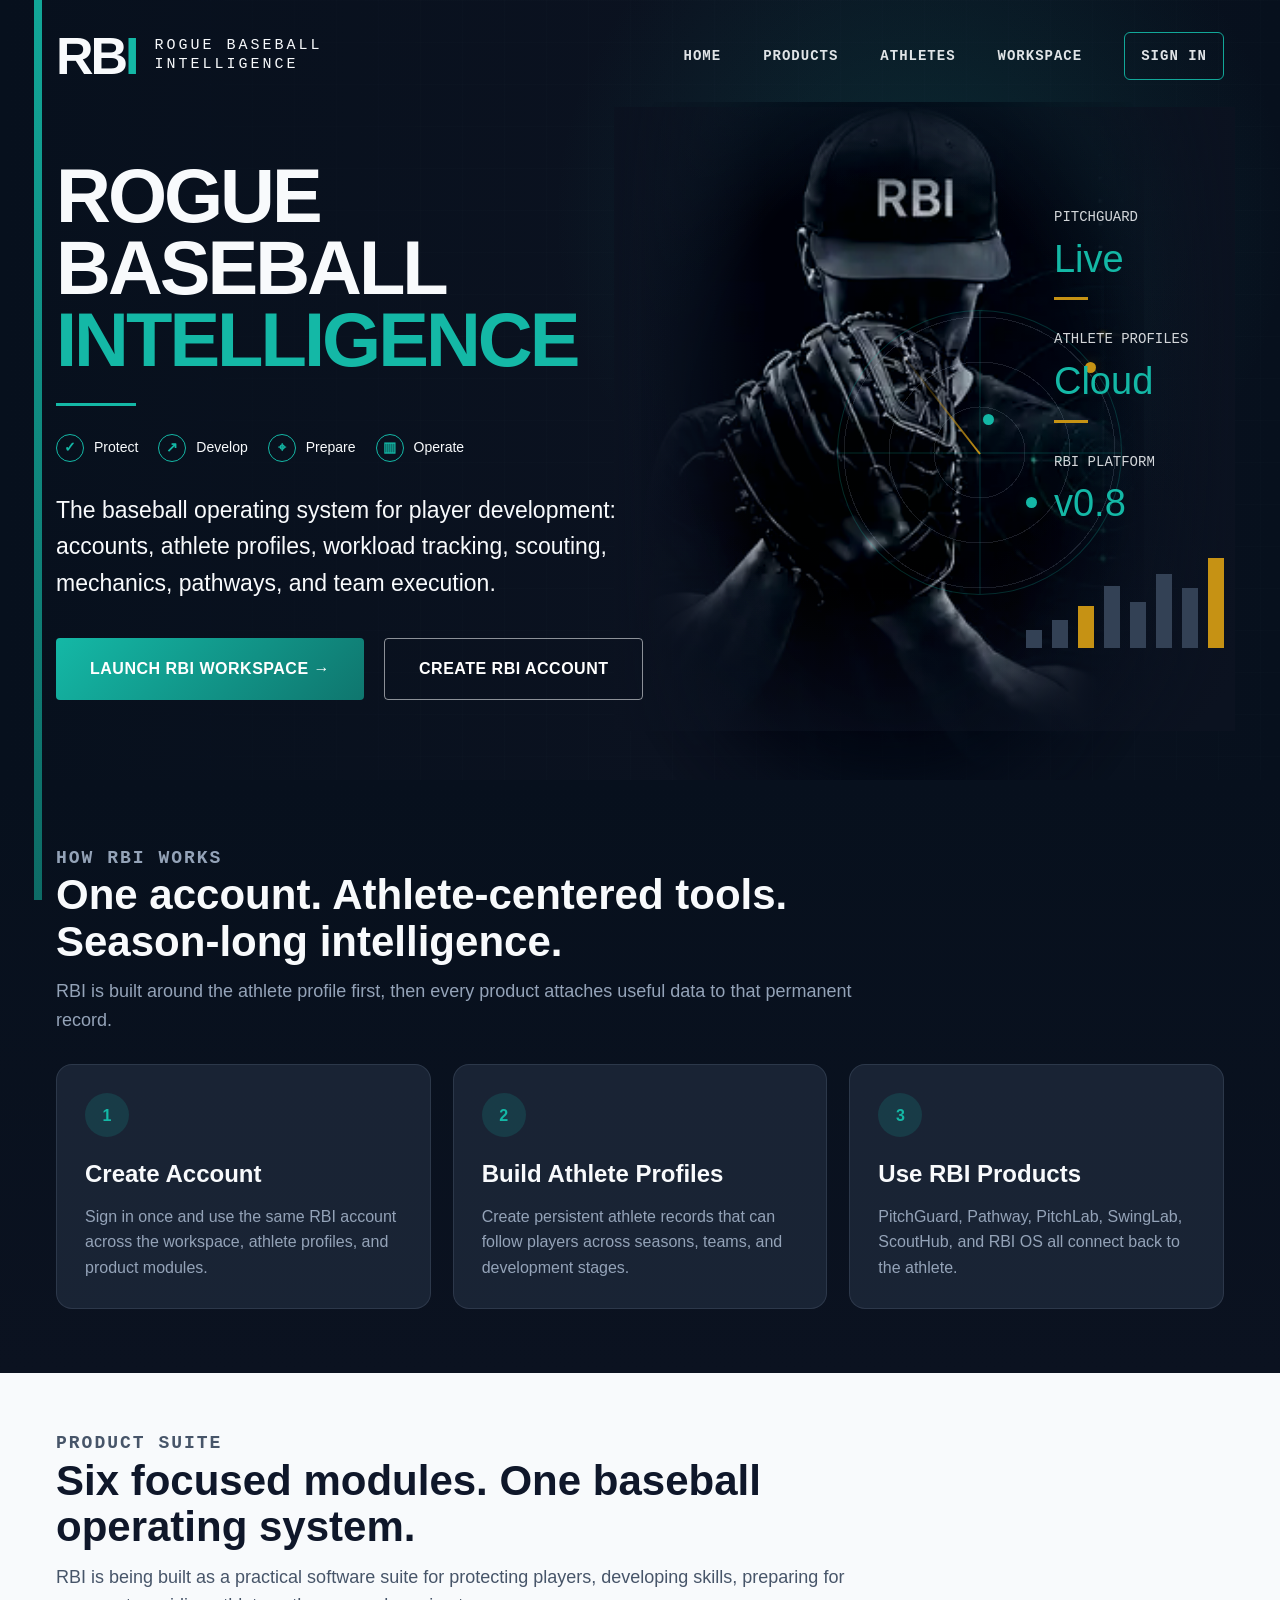
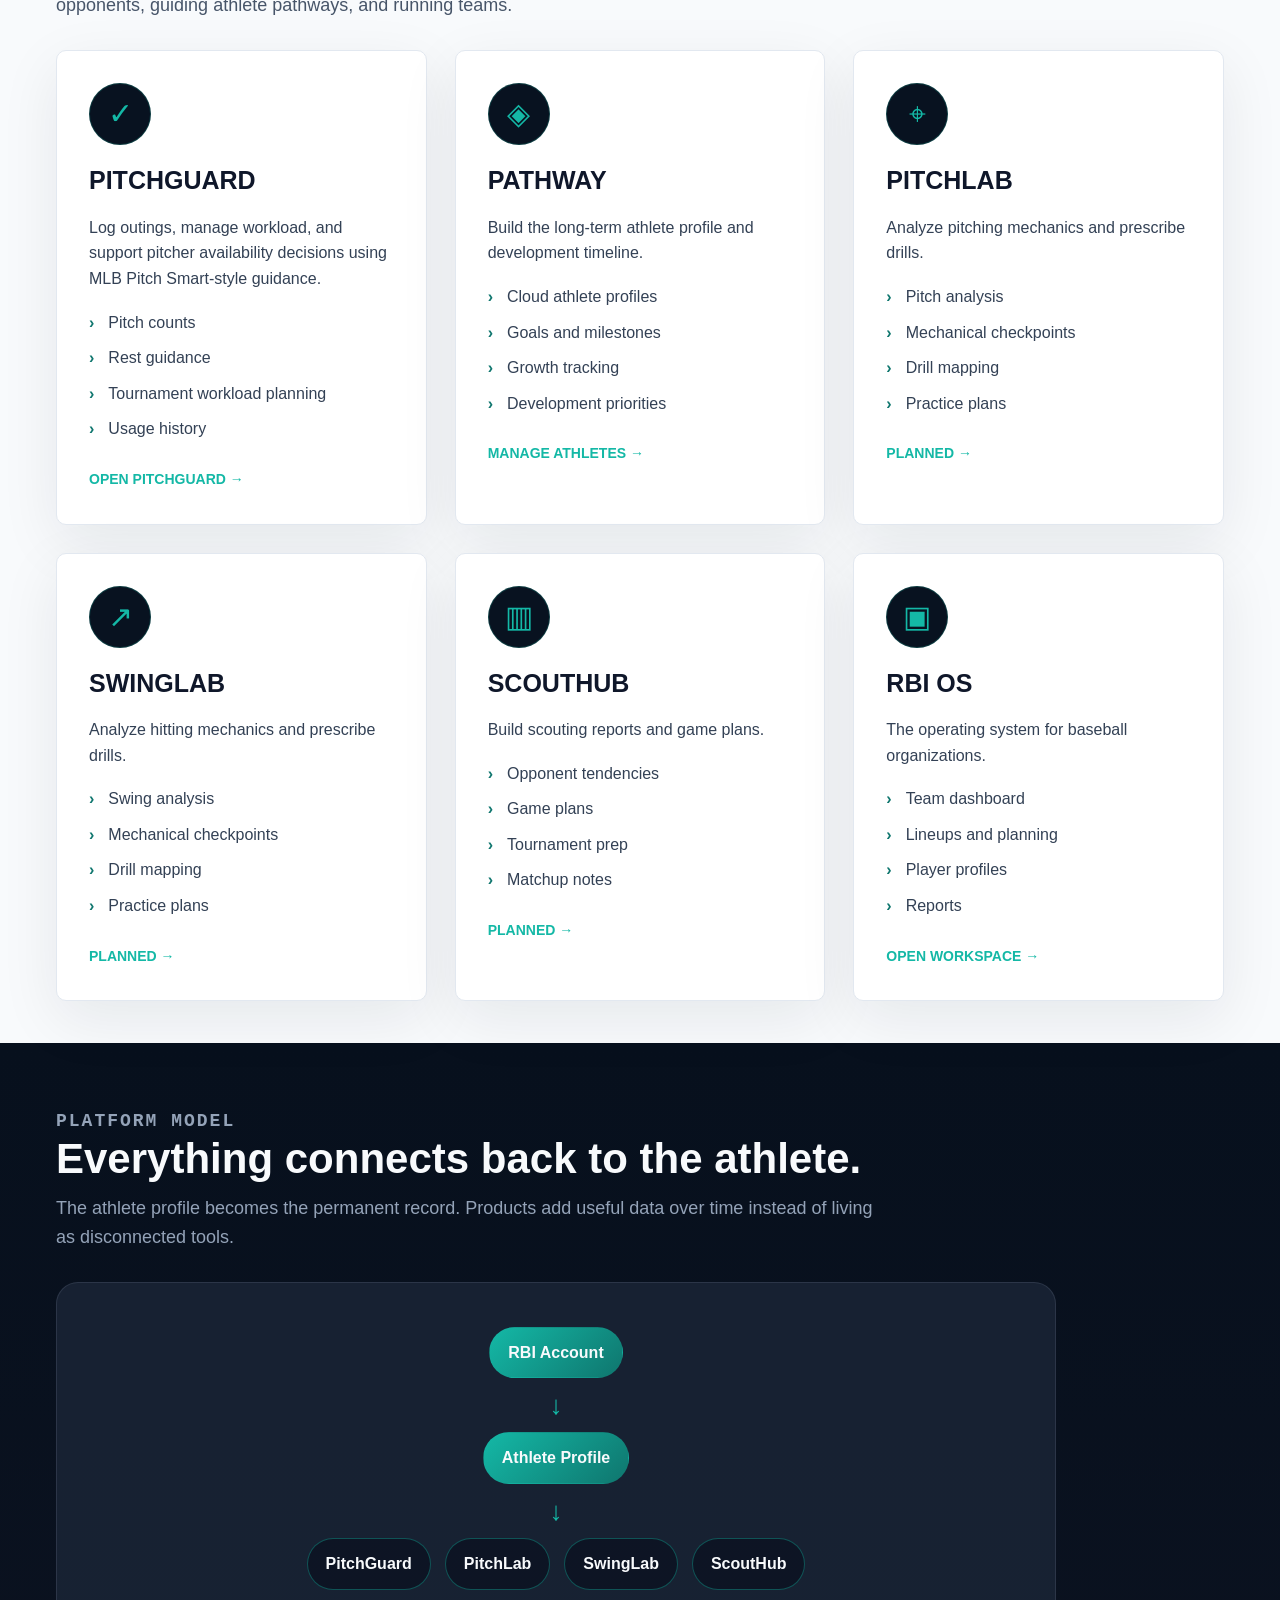
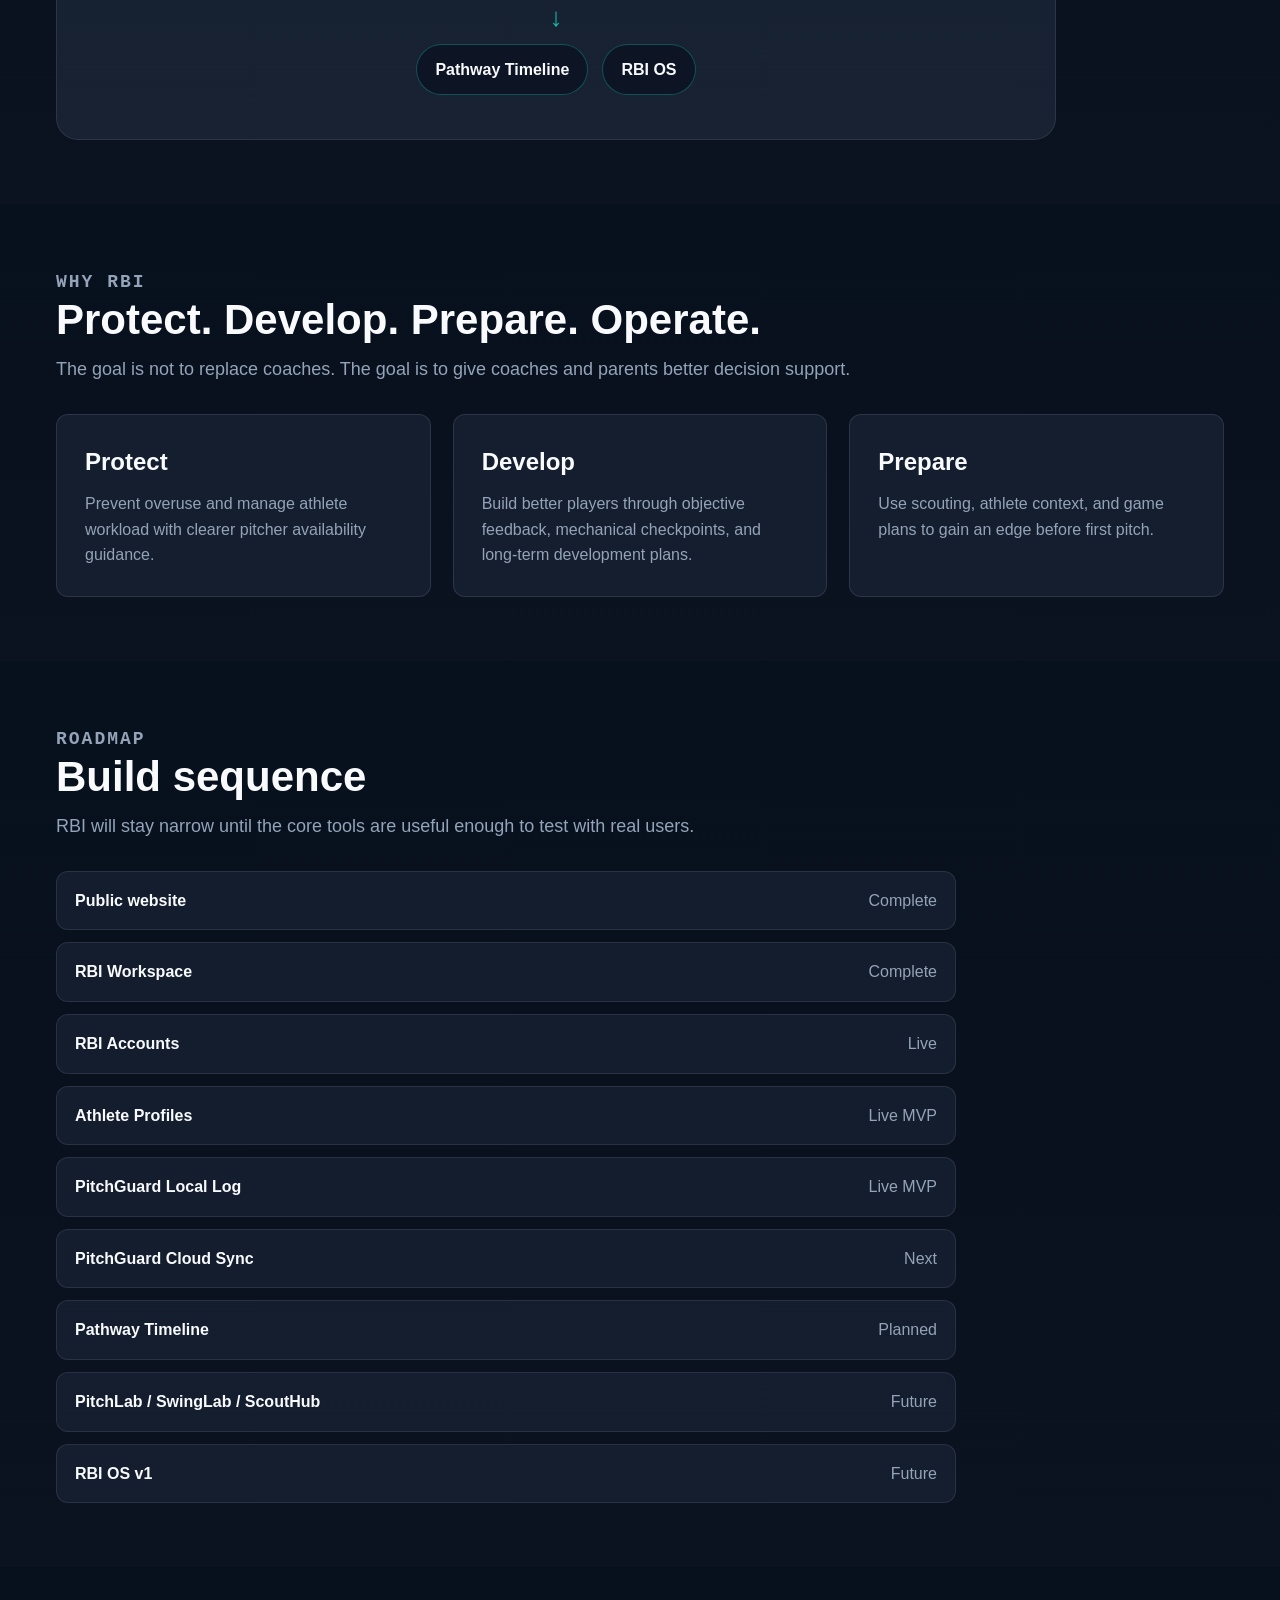
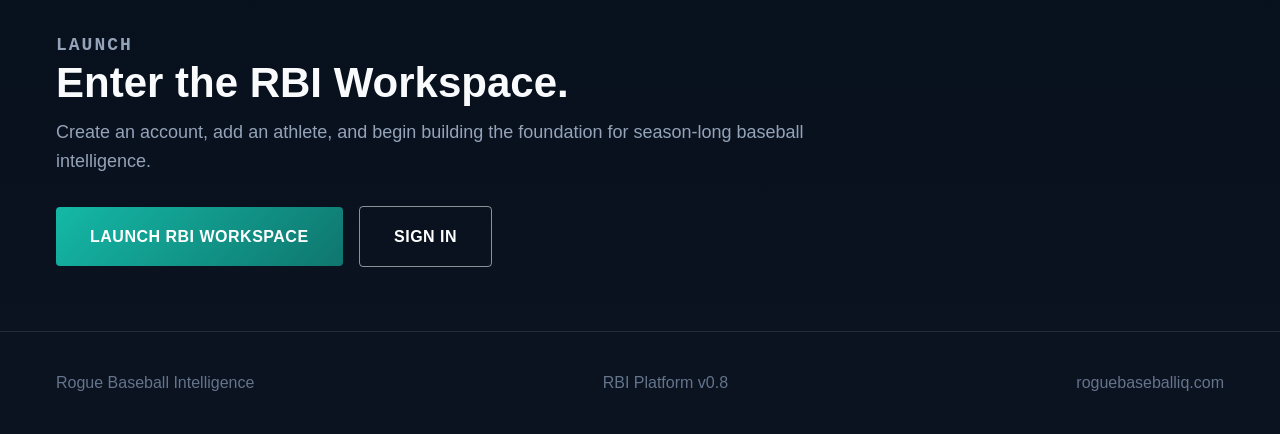
==== commit 0018bde9: "Sync homepage with RBI platform structure" ====
--- a/index.html
+++ b/index.html
@@ -15,7 +15,17 @@
   <style>
     .product-suite { grid-template-columns: repeat(3, 1fr); }
     .product-suite .card:nth-child(4), .product-suite .card:nth-child(5), .product-suite .card:nth-child(6) { grid-column: auto; }
-    @media (max-width: 980px) { .product-suite { grid-template-columns: 1fr; } }
+    .platform-steps { display:grid; grid-template-columns:repeat(3,1fr); gap:22px; }
+    .step-card { background:rgba(30,41,59,.78); border:1px solid rgba(148,163,184,.16); border-radius:16px; padding:28px; }
+    .step-number { width:44px; height:44px; display:grid; place-items:center; border-radius:50%; background:rgba(20,184,166,.16); color:#14B8A6; font-weight:900; margin-bottom:18px; }
+    .step-card h3 { margin:0 0 10px; font-size:24px; }
+    .step-card p { color:#94A3B8; margin:0; }
+    .ecosystem { background:rgba(30,41,59,.72); border:1px solid rgba(148,163,184,.16); border-radius:22px; padding:30px; max-width:1000px; }
+    .ecosystem-row { display:flex; justify-content:center; gap:14px; flex-wrap:wrap; margin:14px 0; }
+    .node { border:1px solid rgba(20,184,166,.38); background:rgba(11,18,32,.76); color:#F8FAFC; border-radius:999px; padding:12px 18px; font-weight:900; }
+    .node.primary { background:linear-gradient(135deg,#14B8A6,#0F766E); border-color:transparent; }
+    .connector { text-align:center; color:#14B8A6; font-size:26px; line-height:1; }
+    @media (max-width: 980px) { .product-suite, .platform-steps { grid-template-columns: 1fr; } }
   </style>
 </head>
 <body>
@@ -29,11 +39,10 @@
       </a>
       <div class="links">
         <a href="#top">Home</a>
-        <a href="#pitchguard">PitchGuard</a>
-        <a href="#pitchlab">PitchLab</a>
-        <a href="#scouthub">ScoutHub</a>
-        <a href="/dashboard.html">Dashboard</a>
-        <a href="#early-access" class="nav-cta">Early Access</a>
+        <a href="#products">Products</a>
+        <a href="/athletes.html">Athletes</a>
+        <a href="/dashboard.html">Workspace</a>
+        <a href="/account.html" class="nav-cta">Sign In</a>
       </div>
     </nav>
 
@@ -47,10 +56,10 @@
           <div class="mini-pill"><span class="mini-icon">⌖</span>Prepare</div>
           <div class="mini-pill"><span class="mini-icon">▥</span>Operate</div>
         </div>
-        <p>A baseball operating system for workload, player development, scouting, athlete pathways, and team execution.</p>
+        <p>The baseball operating system for player development: accounts, athlete profiles, workload tracking, scouting, mechanics, pathways, and team execution.</p>
         <div class="actions">
-          <a class="button" href="/dashboard.html">Explore RBI →</a>
-          <a class="button secondary" href="#early-access">Get Early Access</a>
+          <a class="button" href="/dashboard.html">Launch RBI Workspace →</a>
+          <a class="button secondary" href="/account.html">Create RBI Account</a>
         </div>
       </div>
 
@@ -62,11 +71,26 @@
         <span class="dot two"></span>
         <span class="dot three"></span>
         <div class="metrics">
-          <div class="metric"><label>Pitch Efficiency</label><strong>84%</strong><i></i></div>
-          <div class="metric"><label>Hip/Shoulder Separation</label><strong>37°</strong><i></i></div>
-          <div class="metric"><label>Attack Angle</label><strong>+12°</strong></div>
+          <div class="metric"><label>PitchGuard</label><strong>Live</strong><i></i></div>
+          <div class="metric"><label>Athlete Profiles</label><strong>Cloud</strong><i></i></div>
+          <div class="metric"><label>RBI Platform</label><strong>v0.8</strong></div>
         </div>
         <div class="bars"><span></span><span></span><span></span><span></span><span></span><span></span><span></span><span></span></div>
+      </div>
+    </div>
+  </section>
+
+  <section class="section-dark" id="how">
+    <div class="section-inner">
+      <div class="section-head">
+        <p class="kicker">How RBI Works</p>
+        <h2>One account. Athlete-centered tools. Season-long intelligence.</h2>
+        <p>RBI is built around the athlete profile first, then every product attaches useful data to that permanent record.</p>
+      </div>
+      <div class="platform-steps">
+        <div class="step-card"><div class="step-number">1</div><h3>Create Account</h3><p>Sign in once and use the same RBI account across the workspace, athlete profiles, and product modules.</p></div>
+        <div class="step-card"><div class="step-number">2</div><h3>Build Athlete Profiles</h3><p>Create persistent athlete records that can follow players across seasons, teams, and development stages.</p></div>
+        <div class="step-card"><div class="step-number">3</div><h3>Use RBI Products</h3><p>PitchGuard, Pathway, PitchLab, SwingLab, ScoutHub, and RBI OS all connect back to the athlete.</p></div>
       </div>
     </div>
   </section>
@@ -83,85 +107,70 @@
           <div class="icon">✓</div>
           <h3>PitchGuard</h3>
           <p>Log outings, manage workload, and support pitcher availability decisions using MLB Pitch Smart-style guidance.</p>
-          <ul>
-            <li>Pitch counts</li>
-            <li>Rest guidance</li>
-            <li>Tournament workload planning</li>
-            <li>Usage history</li>
-          </ul>
+          <ul><li>Pitch counts</li><li>Rest guidance</li><li>Tournament workload planning</li><li>Usage history</li></ul>
           <a class="learn" href="/pitchguard.html">Open PitchGuard →</a>
+        </div>
+        <div class="card" id="pathway">
+          <div class="icon">◈</div>
+          <h3>Pathway</h3>
+          <p>Build the long-term athlete profile and development timeline.</p>
+          <ul><li>Cloud athlete profiles</li><li>Goals and milestones</li><li>Growth tracking</li><li>Development priorities</li></ul>
+          <a class="learn" href="/athletes.html">Manage Athletes →</a>
         </div>
         <div class="card" id="pitchlab">
           <div class="icon">⌖</div>
           <h3>PitchLab</h3>
           <p>Analyze pitching mechanics and prescribe drills.</p>
-          <ul>
-            <li>Pitch analysis</li>
-            <li>Mechanical checkpoints</li>
-            <li>Drill mapping</li>
-            <li>Practice plans</li>
-          </ul>
-          <a class="learn" href="#early-access">Learn More →</a>
+          <ul><li>Pitch analysis</li><li>Mechanical checkpoints</li><li>Drill mapping</li><li>Practice plans</li></ul>
+          <a class="learn" href="/dashboard.html">Planned →</a>
         </div>
         <div class="card" id="swinglab">
           <div class="icon">↗</div>
           <h3>SwingLab</h3>
           <p>Analyze hitting mechanics and prescribe drills.</p>
-          <ul>
-            <li>Swing analysis</li>
-            <li>Mechanical checkpoints</li>
-            <li>Drill mapping</li>
-            <li>Practice plans</li>
-          </ul>
-          <a class="learn" href="#early-access">Learn More →</a>
-        </div>
-        <div class="card" id="pathway">
-          <div class="icon">◈</div>
-          <h3>Pathway</h3>
-          <p>Build long-term development plans for athletes.</p>
-          <ul>
-            <li>Multi-team athlete profile</li>
-            <li>Goals and milestones</li>
-            <li>Growth tracking</li>
-            <li>Development priorities</li>
-          </ul>
-          <a class="learn" href="#early-access">Learn More →</a>
+          <ul><li>Swing analysis</li><li>Mechanical checkpoints</li><li>Drill mapping</li><li>Practice plans</li></ul>
+          <a class="learn" href="/dashboard.html">Planned →</a>
         </div>
         <div class="card" id="scouthub">
           <div class="icon">▥</div>
           <h3>ScoutHub</h3>
           <p>Build scouting reports and game plans.</p>
-          <ul>
-            <li>Opponent tendencies</li>
-            <li>Game plans</li>
-            <li>Tournament prep</li>
-            <li>Matchup notes</li>
-          </ul>
-          <a class="learn" href="#early-access">Learn More →</a>
+          <ul><li>Opponent tendencies</li><li>Game plans</li><li>Tournament prep</li><li>Matchup notes</li></ul>
+          <a class="learn" href="/dashboard.html">Planned →</a>
         </div>
         <div class="card" id="rbios">
           <div class="icon">▣</div>
           <h3>RBI OS</h3>
           <p>The operating system for baseball organizations.</p>
-          <ul>
-            <li>Team dashboard</li>
-            <li>Lineups and planning</li>
-            <li>Player profiles</li>
-            <li>Reports</li>
-          </ul>
-          <a class="learn" href="/dashboard.html">Open Dashboard →</a>
-        </div>
+          <ul><li>Team dashboard</li><li>Lineups and planning</li><li>Player profiles</li><li>Reports</li></ul>
+          <a class="learn" href="/dashboard.html">Open Workspace →</a>
+        </div>
+      </div>
+    </div>
+  </section>
+
+  <section class="section-dark" id="ecosystem">
+    <div class="section-inner">
+      <div class="section-head">
+        <p class="kicker">Platform Model</p>
+        <h2>Everything connects back to the athlete.</h2>
+        <p>The athlete profile becomes the permanent record. Products add useful data over time instead of living as disconnected tools.</p>
+      </div>
+      <div class="ecosystem">
+        <div class="ecosystem-row"><div class="node primary">RBI Account</div></div>
+        <div class="connector">↓</div>
+        <div class="ecosystem-row"><div class="node primary">Athlete Profile</div></div>
+        <div class="connector">↓</div>
+        <div class="ecosystem-row"><div class="node">PitchGuard</div><div class="node">PitchLab</div><div class="node">SwingLab</div><div class="node">ScoutHub</div></div>
+        <div class="connector">↓</div>
+        <div class="ecosystem-row"><div class="node">Pathway Timeline</div><div class="node">RBI OS</div></div>
       </div>
     </div>
   </section>
 
   <section class="section-dark" id="why">
     <div class="section-inner">
-      <div class="section-head">
-        <p class="kicker">Why RBI</p>
-        <h2>Protect. Develop. Prepare. Operate.</h2>
-        <p>The goal is not to replace coaches. The goal is to give coaches and parents better decision support.</p>
-      </div>
+      <div class="section-head"><p class="kicker">Why RBI</p><h2>Protect. Develop. Prepare. Operate.</h2><p>The goal is not to replace coaches. The goal is to give coaches and parents better decision support.</p></div>
       <div class="why-grid">
         <div class="why-card"><h3>Protect</h3><p>Prevent overuse and manage athlete workload with clearer pitcher availability guidance.</p></div>
         <div class="why-card"><h3>Develop</h3><p>Build better players through objective feedback, mechanical checkpoints, and long-term development plans.</p></div>
@@ -172,48 +181,35 @@
 
   <section class="section-dark" id="roadmap">
     <div class="section-inner">
-      <div class="section-head">
-        <p class="kicker">Roadmap</p>
-        <h2>Build sequence</h2>
-        <p>RBI will stay narrow until the core tools are useful enough to test with real users.</p>
-      </div>
+      <div class="section-head"><p class="kicker">Roadmap</p><h2>Build sequence</h2><p>RBI will stay narrow until the core tools are useful enough to test with real users.</p></div>
       <div class="roadmap">
         <div class="roadmap-item"><strong>Public website</strong><span>Complete</span></div>
-        <div class="roadmap-item"><strong>RBI OS dashboard shell</strong><span>Complete</span></div>
-        <div class="roadmap-item"><strong>Early access list</strong><span>Next</span></div>
-        <div class="roadmap-item"><strong>PitchGuard Lite</strong><span>Live MVP</span></div>
-        <div class="roadmap-item"><strong>Pathway MVP</strong><span>Planned</span></div>
-        <div class="roadmap-item"><strong>PitchLab MVP</strong><span>Future</span></div>
-        <div class="roadmap-item"><strong>SwingLab MVP</strong><span>Future</span></div>
-        <div class="roadmap-item"><strong>ScoutHub MVP</strong><span>Future</span></div>
+        <div class="roadmap-item"><strong>RBI Workspace</strong><span>Complete</span></div>
+        <div class="roadmap-item"><strong>RBI Accounts</strong><span>Live</span></div>
+        <div class="roadmap-item"><strong>Athlete Profiles</strong><span>Live MVP</span></div>
+        <div class="roadmap-item"><strong>PitchGuard Local Log</strong><span>Live MVP</span></div>
+        <div class="roadmap-item"><strong>PitchGuard Cloud Sync</strong><span>Next</span></div>
+        <div class="roadmap-item"><strong>Pathway Timeline</strong><span>Planned</span></div>
+        <div class="roadmap-item"><strong>PitchLab / SwingLab / ScoutHub</strong><span>Future</span></div>
         <div class="roadmap-item"><strong>RBI OS v1</strong><span>Future</span></div>
       </div>
     </div>
   </section>
 
-  <section class="section-dark" id="early-access">
-    <div class="section-inner">
-      <div class="section-head">
-        <p class="kicker">Early Access</p>
-        <h2>Help shape the first RBI tools.</h2>
-        <p>Founding access will start with PitchGuard Lite and expand across the RBI product suite.</p>
-      </div>
-      <a class="button" href="mailto:founders@roguebaseballiq.com">Email Founders</a>
-    </div>
-  </section>
-
-  <footer class="footer">
-    <div>Rogue Baseball Intelligence</div>
-    <div>RBI OS v0.7</div>
-    <div>roguebaseballiq.com</div>
-  </footer>
+  <section class="section-dark" id="launch">
+    <div class="section-inner">
+      <div class="section-head"><p class="kicker">Launch</p><h2>Enter the RBI Workspace.</h2><p>Create an account, add an athlete, and begin building the foundation for season-long baseball intelligence.</p></div>
+      <a class="button" href="/dashboard.html">Launch RBI Workspace</a>
+      <a class="button secondary" href="/account.html" style="margin-left:12px">Sign In</a>
+    </div>
+  </section>
+
+  <footer class="footer"><div>Rogue Baseball Intelligence</div><div>RBI Platform v0.8</div><div>roguebaseballiq.com</div></footer>
 
   <script>
     if ('serviceWorker' in navigator) {
-      window.addEventListener('load', () => {
-        navigator.serviceWorker.register('/sw.js');
-      });
+      window.addEventListener('load', () => { navigator.serviceWorker.register('/sw.js'); });
     }
   </script>
 </body>
-</html>+</html>
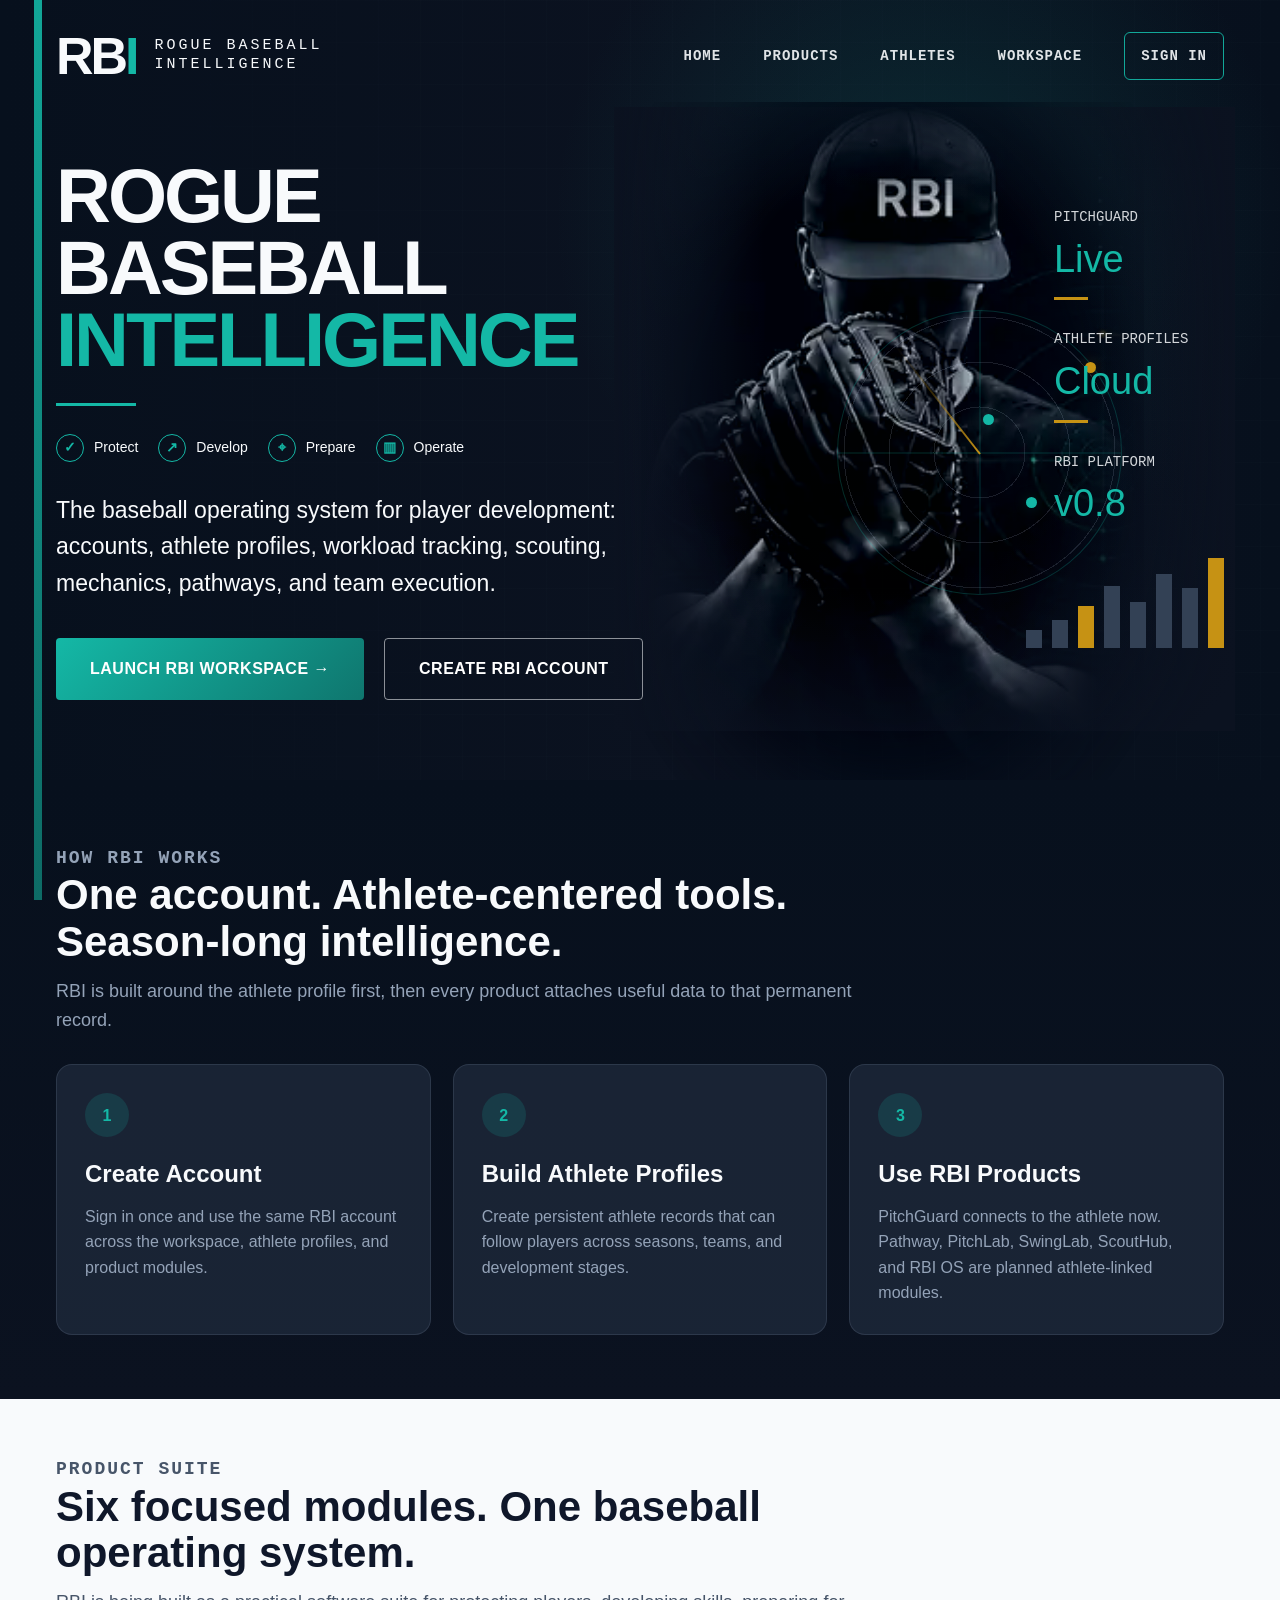
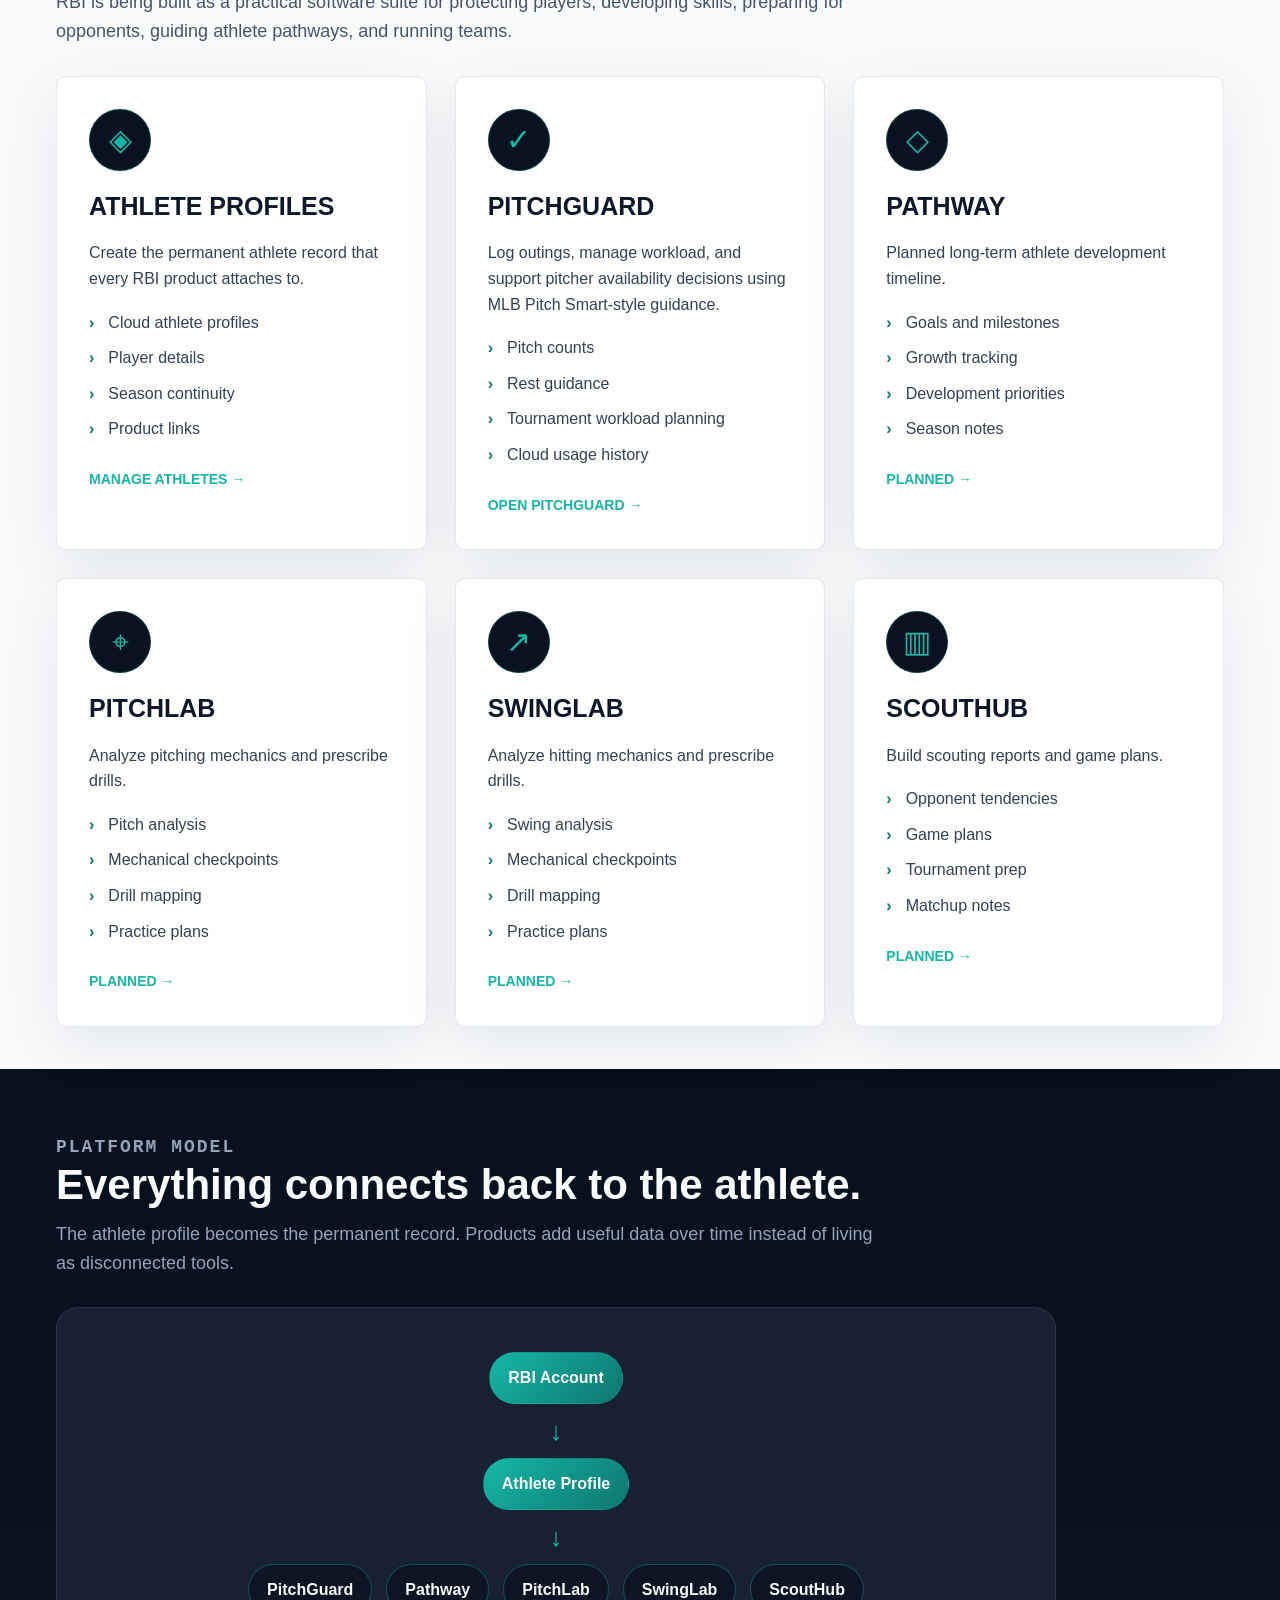
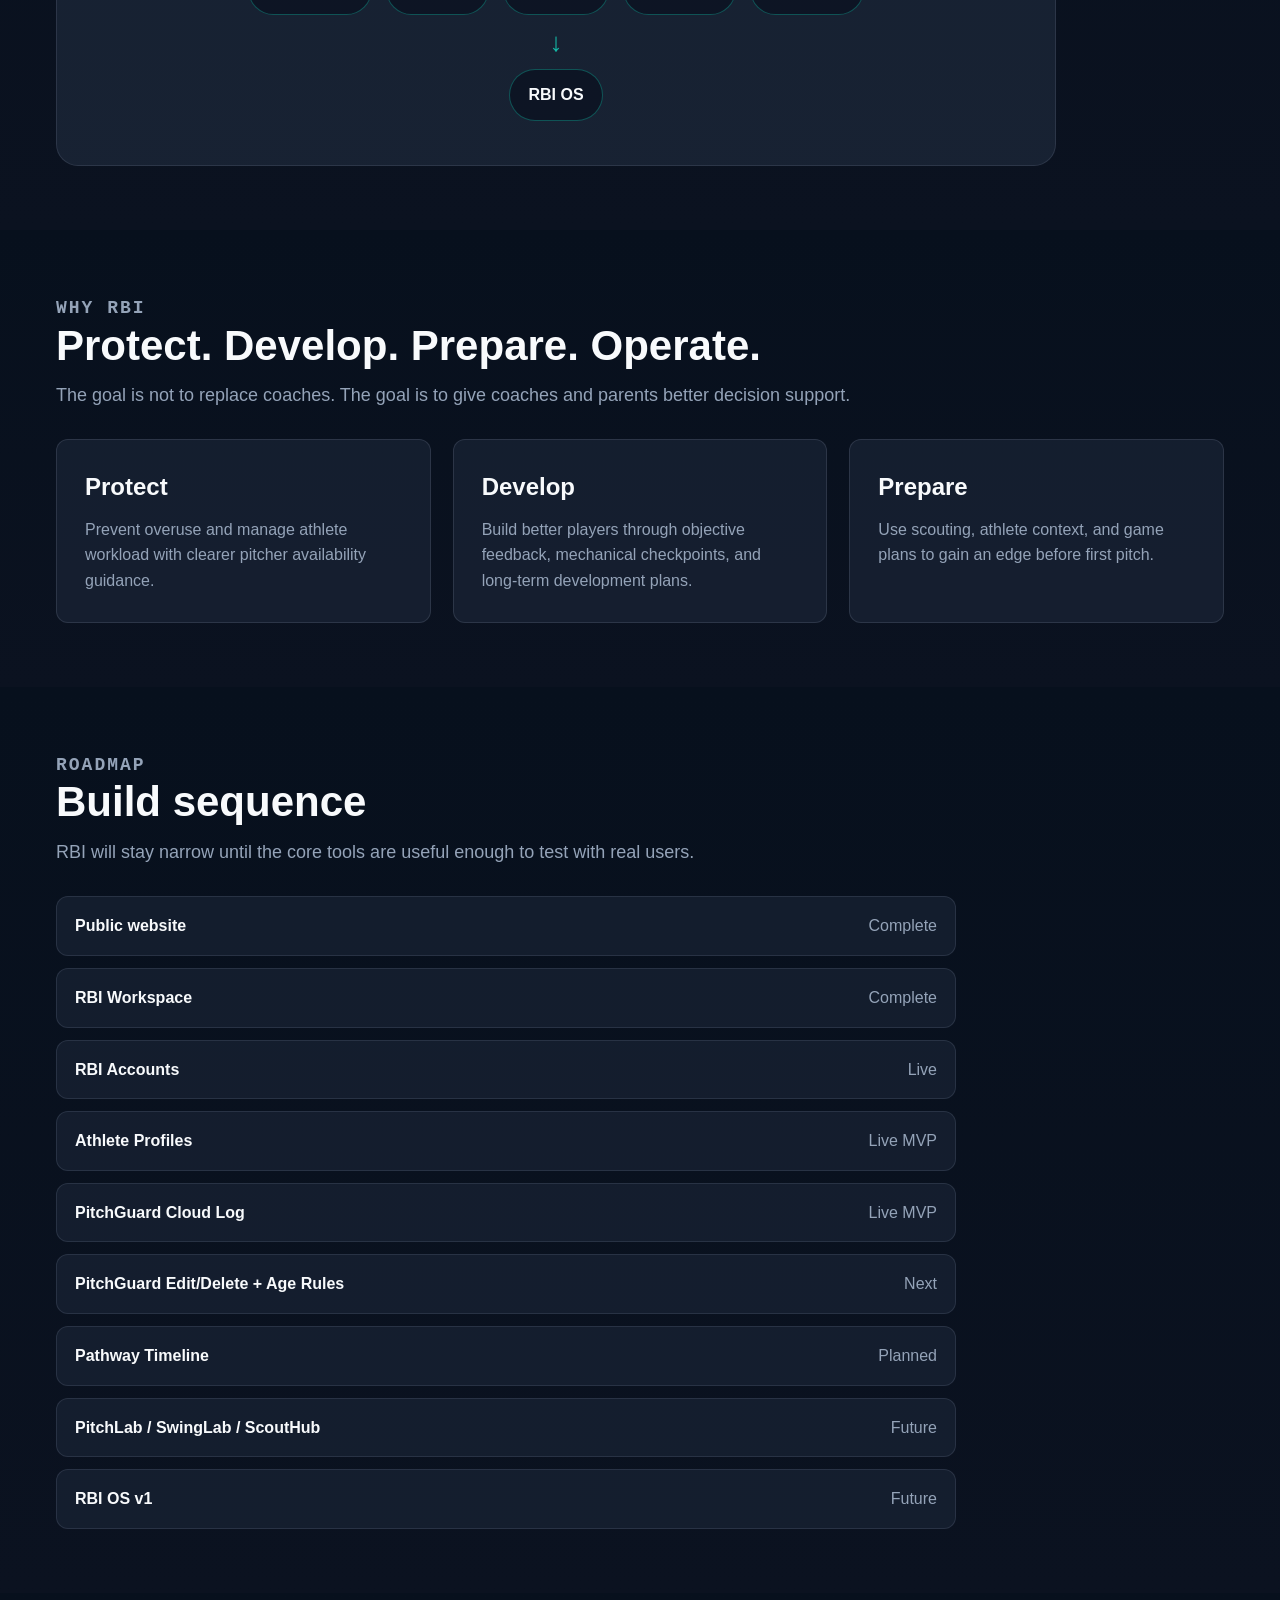
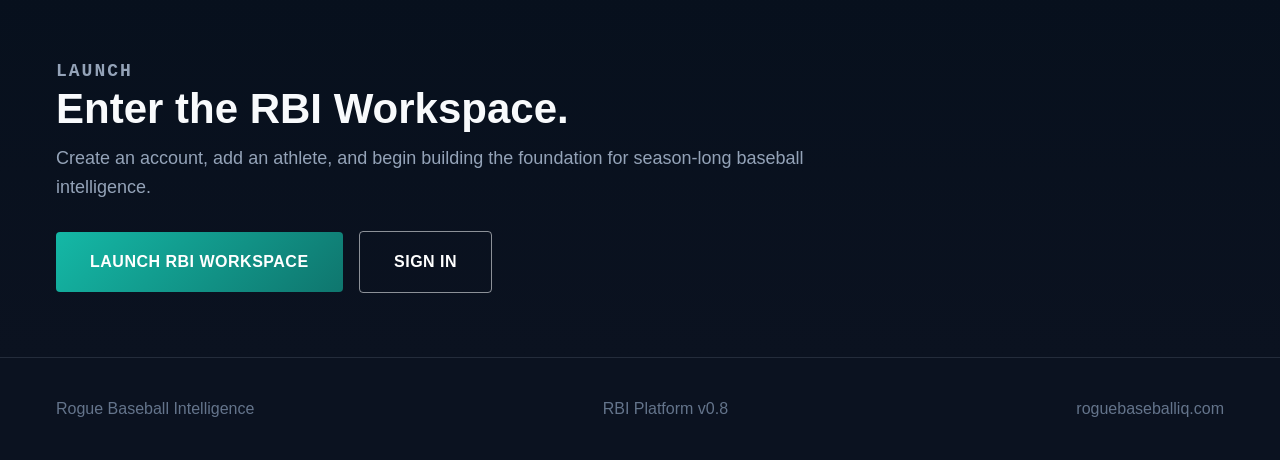
==== commit 741900da: "Update public roadmap product status" ====
--- a/index.html
+++ b/index.html
@@ -90,7 +90,7 @@
       <div class="platform-steps">
         <div class="step-card"><div class="step-number">1</div><h3>Create Account</h3><p>Sign in once and use the same RBI account across the workspace, athlete profiles, and product modules.</p></div>
         <div class="step-card"><div class="step-number">2</div><h3>Build Athlete Profiles</h3><p>Create persistent athlete records that can follow players across seasons, teams, and development stages.</p></div>
-        <div class="step-card"><div class="step-number">3</div><h3>Use RBI Products</h3><p>PitchGuard, Pathway, PitchLab, SwingLab, ScoutHub, and RBI OS all connect back to the athlete.</p></div>
+        <div class="step-card"><div class="step-number">3</div><h3>Use RBI Products</h3><p>PitchGuard connects to the athlete now. Pathway, PitchLab, SwingLab, ScoutHub, and RBI OS are planned athlete-linked modules.</p></div>
       </div>
     </div>
   </section>
@@ -103,67 +103,45 @@
         <p>RBI is being built as a practical software suite for protecting players, developing skills, preparing for opponents, guiding athlete pathways, and running teams.</p>
       </div>
       <div class="cards product-suite">
+        <div class="card" id="profiles">
+          <div class="icon">◈</div>
+          <h3>Athlete Profiles</h3>
+          <p>Create the permanent athlete record that every RBI product attaches to.</p>
+          <ul><li>Cloud athlete profiles</li><li>Player details</li><li>Season continuity</li><li>Product links</li></ul>
+          <a class="learn" href="/athletes.html">Manage Athletes →</a>
+        </div>
         <div class="card" id="pitchguard">
           <div class="icon">✓</div>
           <h3>PitchGuard</h3>
           <p>Log outings, manage workload, and support pitcher availability decisions using MLB Pitch Smart-style guidance.</p>
-          <ul><li>Pitch counts</li><li>Rest guidance</li><li>Tournament workload planning</li><li>Usage history</li></ul>
+          <ul><li>Pitch counts</li><li>Rest guidance</li><li>Tournament workload planning</li><li>Cloud usage history</li></ul>
           <a class="learn" href="/pitchguard.html">Open PitchGuard →</a>
         </div>
         <div class="card" id="pathway">
-          <div class="icon">◈</div>
+          <div class="icon">◇</div>
           <h3>Pathway</h3>
-          <p>Build the long-term athlete profile and development timeline.</p>
-          <ul><li>Cloud athlete profiles</li><li>Goals and milestones</li><li>Growth tracking</li><li>Development priorities</li></ul>
-          <a class="learn" href="/athletes.html">Manage Athletes →</a>
+          <p>Planned long-term athlete development timeline.</p>
+          <ul><li>Goals and milestones</li><li>Growth tracking</li><li>Development priorities</li><li>Season notes</li></ul>
+          <a class="learn" href="/dashboard.html#pathway">Planned →</a>
         </div>
-        <div class="card" id="pitchlab">
-          <div class="icon">⌖</div>
-          <h3>PitchLab</h3>
-          <p>Analyze pitching mechanics and prescribe drills.</p>
-          <ul><li>Pitch analysis</li><li>Mechanical checkpoints</li><li>Drill mapping</li><li>Practice plans</li></ul>
-          <a class="learn" href="/dashboard.html">Planned →</a>
-        </div>
-        <div class="card" id="swinglab">
-          <div class="icon">↗</div>
-          <h3>SwingLab</h3>
-          <p>Analyze hitting mechanics and prescribe drills.</p>
-          <ul><li>Swing analysis</li><li>Mechanical checkpoints</li><li>Drill mapping</li><li>Practice plans</li></ul>
-          <a class="learn" href="/dashboard.html">Planned →</a>
-        </div>
-        <div class="card" id="scouthub">
-          <div class="icon">▥</div>
-          <h3>ScoutHub</h3>
-          <p>Build scouting reports and game plans.</p>
-          <ul><li>Opponent tendencies</li><li>Game plans</li><li>Tournament prep</li><li>Matchup notes</li></ul>
-          <a class="learn" href="/dashboard.html">Planned →</a>
-        </div>
-        <div class="card" id="rbios">
-          <div class="icon">▣</div>
-          <h3>RBI OS</h3>
-          <p>The operating system for baseball organizations.</p>
-          <ul><li>Team dashboard</li><li>Lineups and planning</li><li>Player profiles</li><li>Reports</li></ul>
-          <a class="learn" href="/dashboard.html">Open Workspace →</a>
-        </div>
+        <div class="card" id="pitchlab"><div class="icon">⌖</div><h3>PitchLab</h3><p>Analyze pitching mechanics and prescribe drills.</p><ul><li>Pitch analysis</li><li>Mechanical checkpoints</li><li>Drill mapping</li><li>Practice plans</li></ul><a class="learn" href="/dashboard.html">Planned →</a></div>
+        <div class="card" id="swinglab"><div class="icon">↗</div><h3>SwingLab</h3><p>Analyze hitting mechanics and prescribe drills.</p><ul><li>Swing analysis</li><li>Mechanical checkpoints</li><li>Drill mapping</li><li>Practice plans</li></ul><a class="learn" href="/dashboard.html">Planned →</a></div>
+        <div class="card" id="scouthub"><div class="icon">▥</div><h3>ScoutHub</h3><p>Build scouting reports and game plans.</p><ul><li>Opponent tendencies</li><li>Game plans</li><li>Tournament prep</li><li>Matchup notes</li></ul><a class="learn" href="/dashboard.html">Planned →</a></div>
       </div>
     </div>
   </section>
 
   <section class="section-dark" id="ecosystem">
     <div class="section-inner">
-      <div class="section-head">
-        <p class="kicker">Platform Model</p>
-        <h2>Everything connects back to the athlete.</h2>
-        <p>The athlete profile becomes the permanent record. Products add useful data over time instead of living as disconnected tools.</p>
-      </div>
+      <div class="section-head"><p class="kicker">Platform Model</p><h2>Everything connects back to the athlete.</h2><p>The athlete profile becomes the permanent record. Products add useful data over time instead of living as disconnected tools.</p></div>
       <div class="ecosystem">
         <div class="ecosystem-row"><div class="node primary">RBI Account</div></div>
         <div class="connector">↓</div>
         <div class="ecosystem-row"><div class="node primary">Athlete Profile</div></div>
         <div class="connector">↓</div>
-        <div class="ecosystem-row"><div class="node">PitchGuard</div><div class="node">PitchLab</div><div class="node">SwingLab</div><div class="node">ScoutHub</div></div>
+        <div class="ecosystem-row"><div class="node">PitchGuard</div><div class="node">Pathway</div><div class="node">PitchLab</div><div class="node">SwingLab</div><div class="node">ScoutHub</div></div>
         <div class="connector">↓</div>
-        <div class="ecosystem-row"><div class="node">Pathway Timeline</div><div class="node">RBI OS</div></div>
+        <div class="ecosystem-row"><div class="node">RBI OS</div></div>
       </div>
     </div>
   </section>
@@ -187,8 +165,8 @@
         <div class="roadmap-item"><strong>RBI Workspace</strong><span>Complete</span></div>
         <div class="roadmap-item"><strong>RBI Accounts</strong><span>Live</span></div>
         <div class="roadmap-item"><strong>Athlete Profiles</strong><span>Live MVP</span></div>
-        <div class="roadmap-item"><strong>PitchGuard Local Log</strong><span>Live MVP</span></div>
-        <div class="roadmap-item"><strong>PitchGuard Cloud Sync</strong><span>Next</span></div>
+        <div class="roadmap-item"><strong>PitchGuard Cloud Log</strong><span>Live MVP</span></div>
+        <div class="roadmap-item"><strong>PitchGuard Edit/Delete + Age Rules</strong><span>Next</span></div>
         <div class="roadmap-item"><strong>Pathway Timeline</strong><span>Planned</span></div>
         <div class="roadmap-item"><strong>PitchLab / SwingLab / ScoutHub</strong><span>Future</span></div>
         <div class="roadmap-item"><strong>RBI OS v1</strong><span>Future</span></div>
